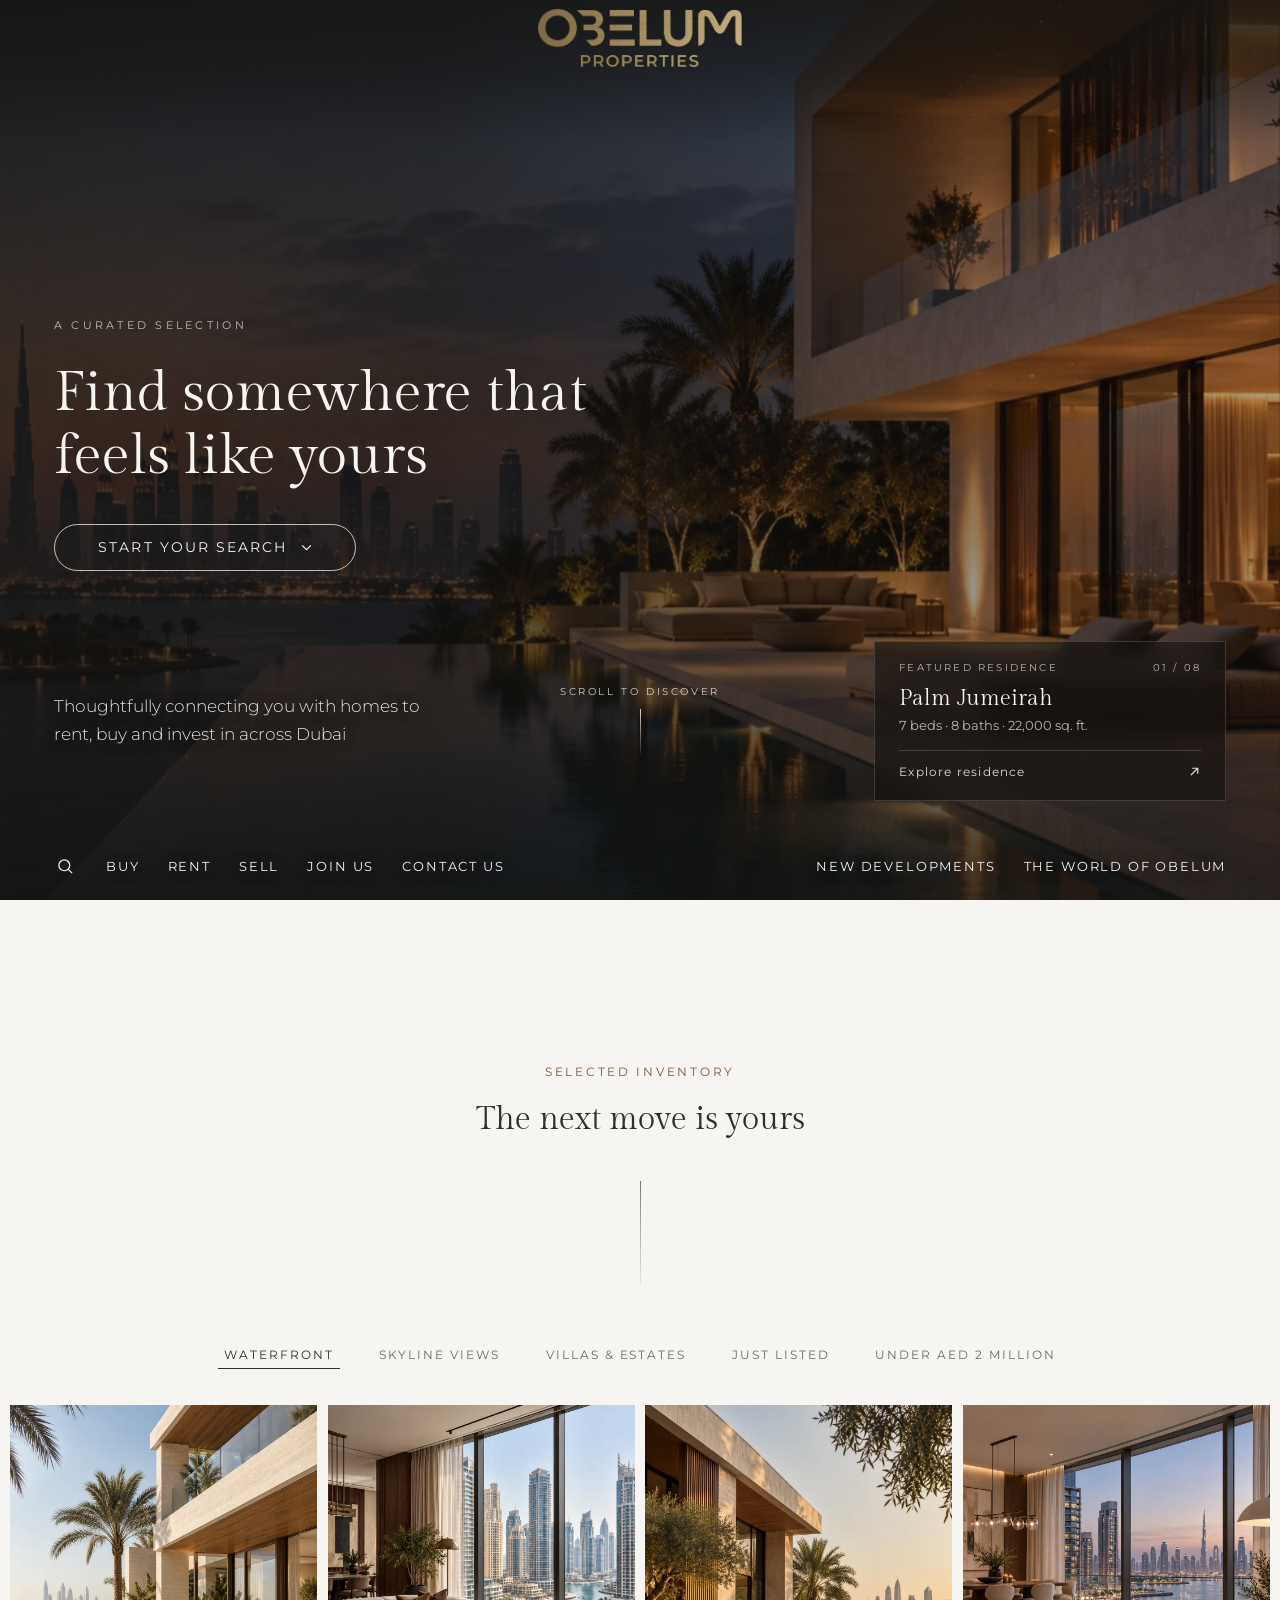
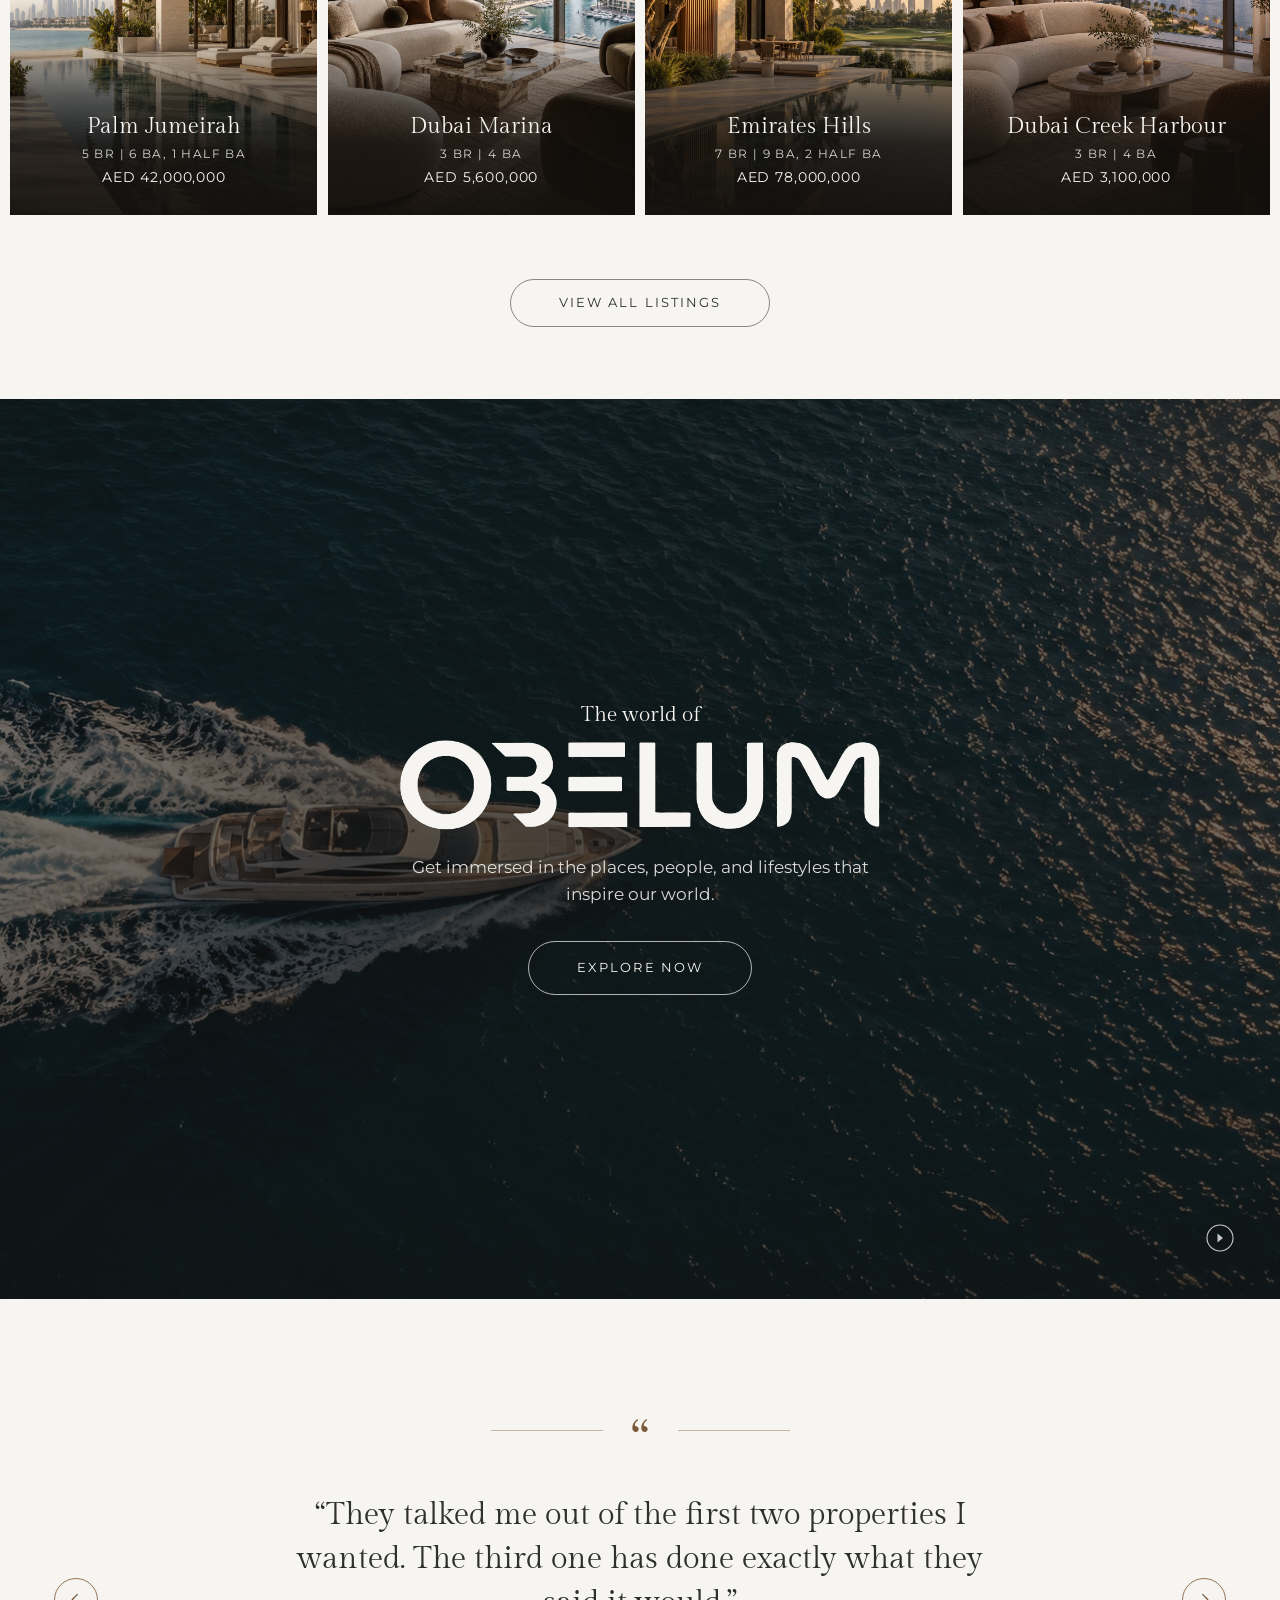
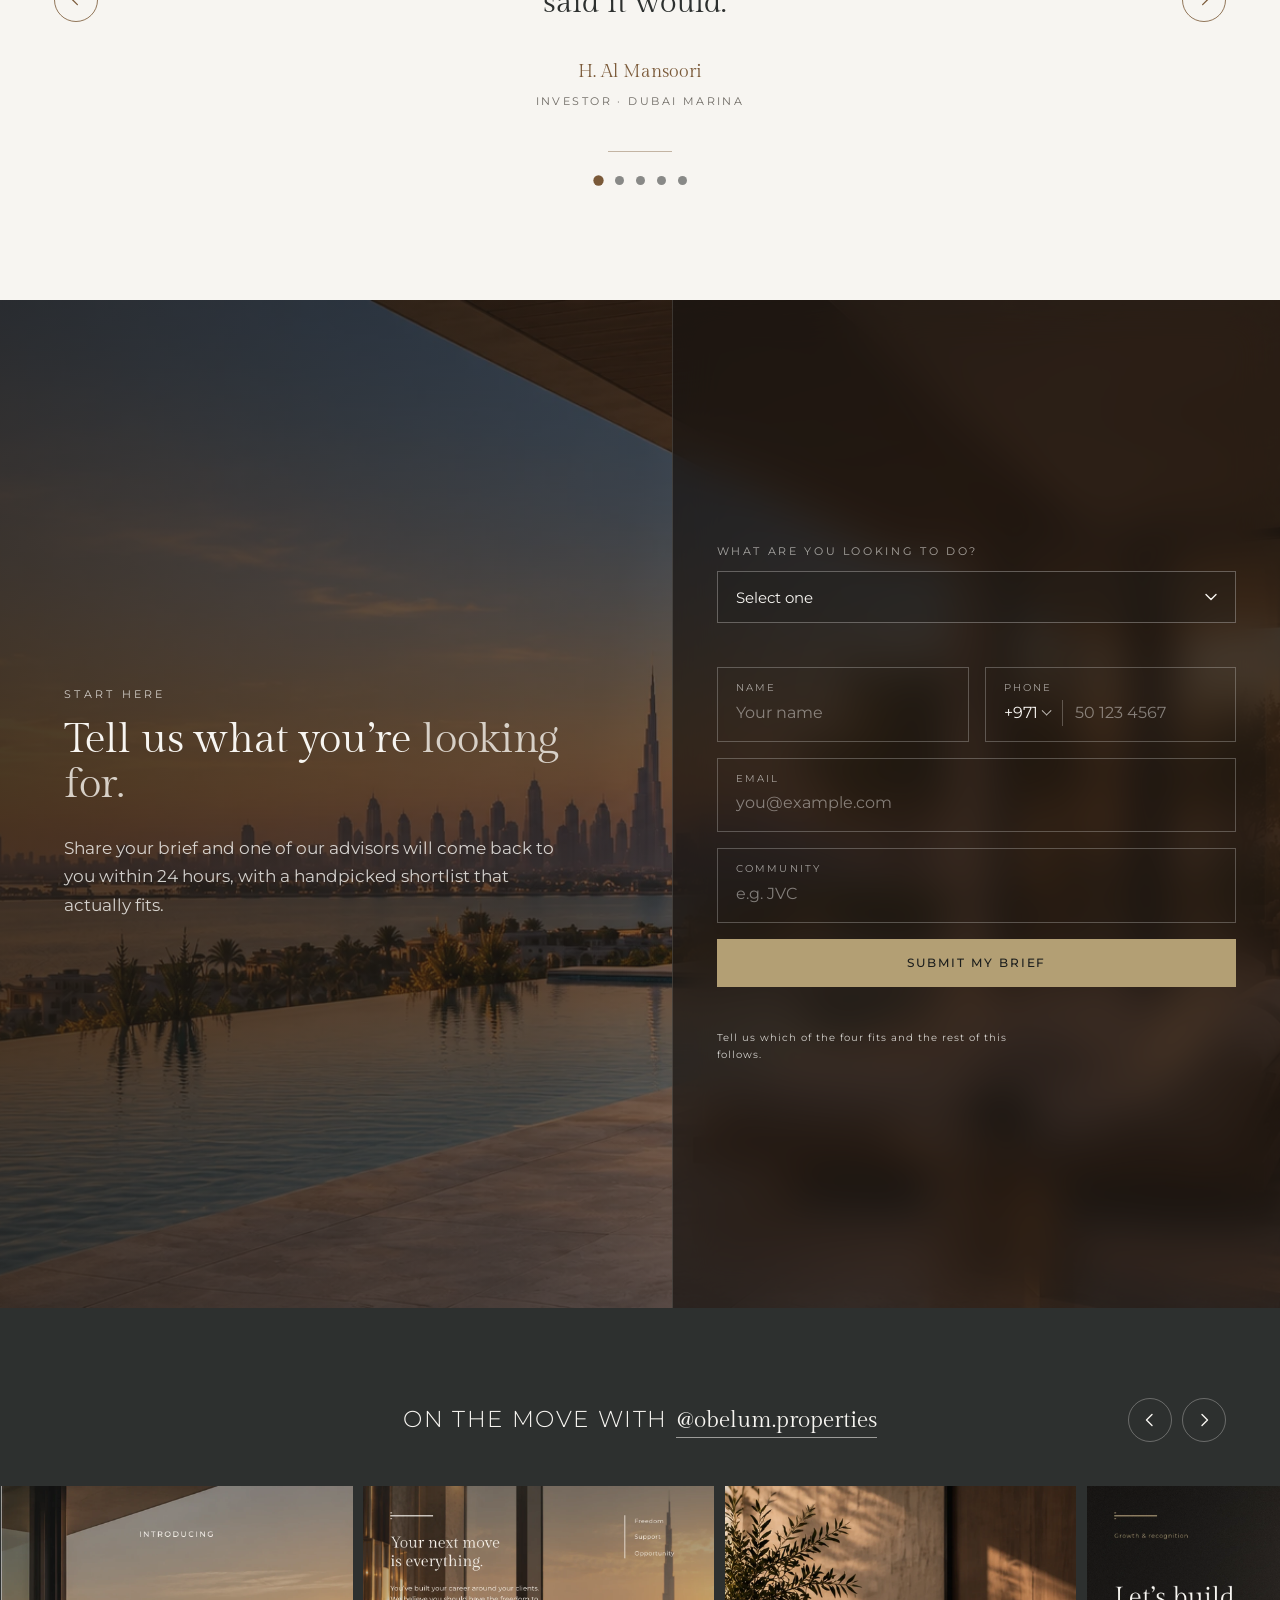
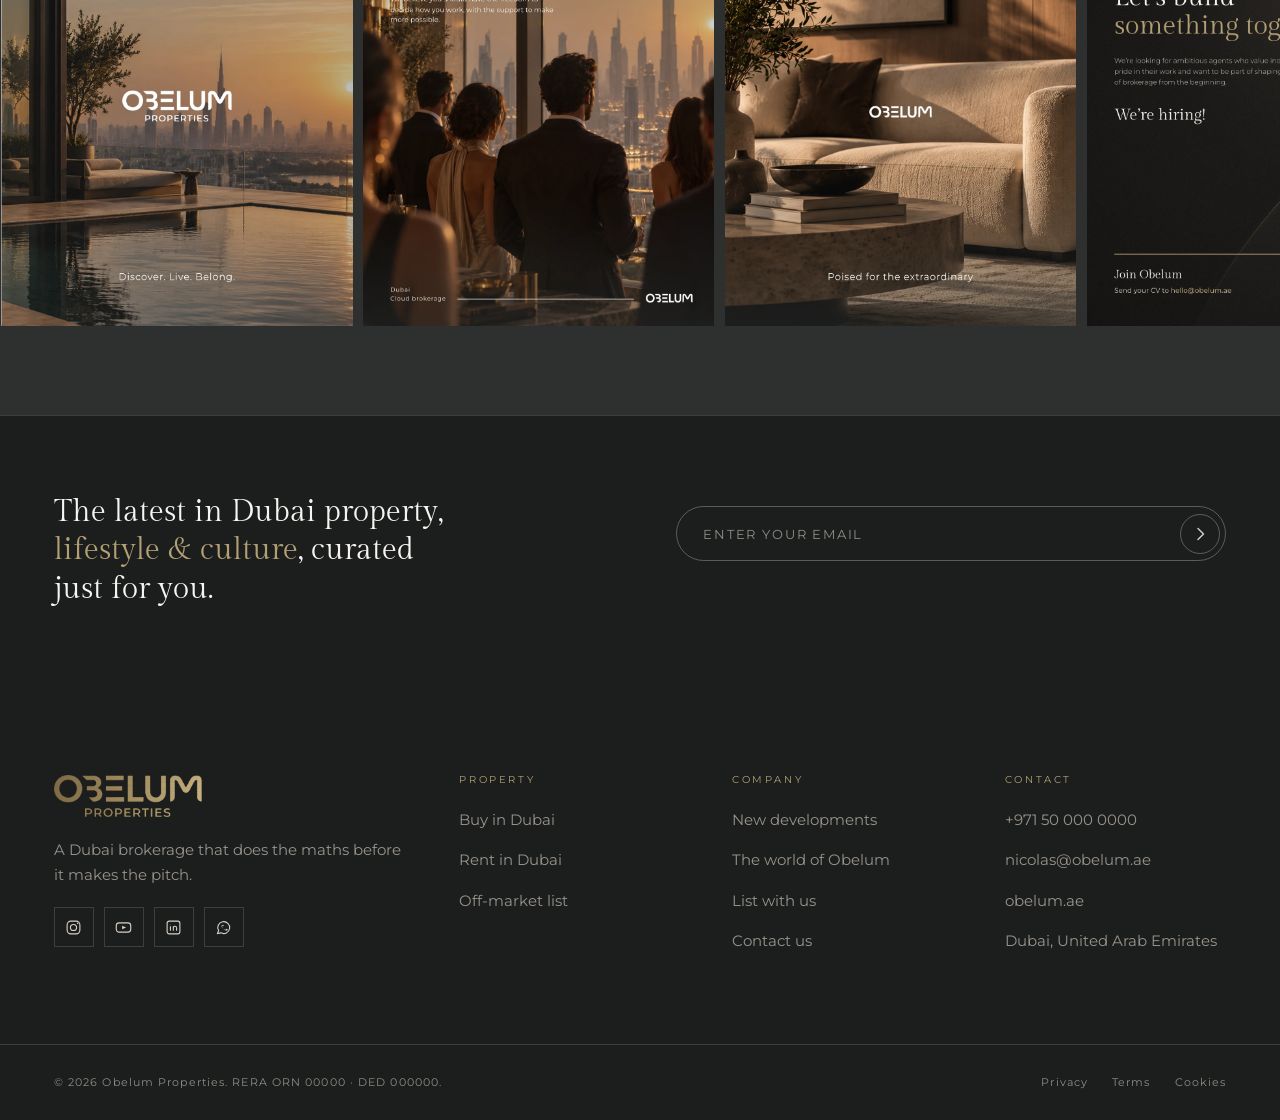
==== index.html @ ef0a841c "Email every form submission to oobelumgroup@gmail.com Contact, homepage brief and newsletter sign-up" ====
<!doctype html>
<html lang="en">
<head>
<meta charset="utf-8">
<meta name="viewport" content="width=device-width, initial-scale=1, viewport-fit=cover">
<title>Obelum Properties — Dubai Real Estate, Measured</title>
<meta name="description" content="Find somewhere that feels like yours. Thoughtfully connecting you with homes to rent, buy and invest in across Dubai.">
<meta name="theme-color" content="#2D302F">

<meta property="og:type" content="website">
<meta property="og:site_name" content="Obelum Properties">
<meta property="og:title" content="Obelum Properties — Dubai Real Estate, Measured">
<meta property="og:description" content="Thoughtfully connecting you with homes to rent, buy and invest in across Dubai">
<meta property="og:image" content="assets/img/hero.webp">
<meta name="twitter:card" content="summary_large_image">

<link rel="icon" href="assets/img/favicon.png" type="image/png" sizes="256x256">
<link rel="apple-touch-icon" href="assets/img/apple-touch-icon.png">
<link rel="manifest" href="manifest.webmanifest">
<meta name="apple-mobile-web-app-capable" content="yes">
<meta name="mobile-web-app-capable" content="yes">
<meta name="apple-mobile-web-app-status-bar-style" content="black-translucent">
<meta name="apple-mobile-web-app-title" content="Obelum">
<meta name="format-detection" content="telephone=no">
<link rel="preconnect" href="https://fonts.googleapis.com">
<link rel="preconnect" href="https://fonts.gstatic.com" crossorigin>
<!-- Brand guidelines section 10: Gilda Display for headings, Montserrat for
     everything else. No italics, no script. -->
<link rel="stylesheet" href="https://fonts.googleapis.com/css2?family=Gilda+Display&family=Montserrat:wght@300;400;500;600&display=swap">
<link rel="stylesheet" href="assets/css/styles.css?v=27">

<script type="application/ld+json">
{
  "@context": "https://schema.org",
  "@type": "RealEstateAgent",
  "name": "Obelum Properties",
  "url": "https://obelum.ae/",
  "email": "nicolas@obelum.ae",
  "telephone": "+971 50 000 0000",
  "areaServed": "Dubai, United Arab Emirates",
  "slogan": "The land and the analysis."
}
</script>
</head>

<body>
<a class="skip-link" href="#main">Skip to content</a>

<!-- ============================================================= Header -->
<header class="site-header" data-header>
  <a class="wordmark" href="/">
    <img class="wordmark__img" src="assets/img/obelum-logo.png"
         alt="Obelum Properties" width="1748" height="498" fetchpriority="high">
  </a>

  <button class="burger" type="button" aria-expanded="false" aria-controls="mobile-nav" aria-label="Open menu" data-burger>
    <span></span><span></span><span></span>
  </button>
</header>

<nav class="mobile-nav" id="mobile-nav" aria-label="Mobile" data-mobile-nav>
  <ul class="mobile-nav__list">
    <li><a href="#listings">Buy</a></li>
    <li><a href="#listings">Rent</a></li>
    <li><a href="#valuation">Sell</a></li>
    <li><a href="mailto:hello@obelum.ae?subject=Joining%20Obelum">Join us</a></li>
    <li><a href="#listings">New developments</a></li>
    <li><a href="#world">The world of Obelum</a></li>
    <li><a href="contact">Contact us</a></li>
  </ul>
  <div class="mobile-nav__meta">
    <a href="tel:+971500000000">+971 50 000 0000</a>
    <a href="mailto:nicolas@obelum.ae">nicolas@obelum.ae</a>
    <span>Dubai, United Arab Emirates</span>
  </div>
</nav>

<main id="main">

<!-- =============================================================== Hero -->
<!-- The nav is a sibling of the hero, not a child of it. .hero sets
     isolation: isolate so its -z-index media stays put, and that stacking
     context also trapped the nav: once pinned it painted underneath the
     header's bar instead of on it. The wrapper only supplies the positioning
     box the nav needs at the hero's foot. -->
<div class="hero-wrap">
<section class="hero">
  <div class="hero__media" data-parallax="0.12">
    <!-- A single hero image. To restore a crossfade, add more
         <img class="hero__slide"> here; the script counts whatever is present. -->
    <img class="hero__slide is-active" src="assets/img/hero.webp" alt=""
         width="1672" height="941" fetchpriority="high">
  </div>
  <div class="hero__scrim" aria-hidden="true"></div>

  <div class="hero__stage">
    <p class="hero__eyebrow">A curated selection</p>
    <h1 class="hero__title">Find somewhere that feels like yours</h1>
    <a class="hero__cta" href="#listings">
      Start your search
      <svg width="11" height="7" viewBox="0 0 12 8" fill="none" aria-hidden="true">
        <path d="M1 1.5 6 6.5l5-5" stroke="currentColor" stroke-width="1.4"/>
      </svg>
    </a>
  </div>

  <!-- The foot of the hero: the supporting line, the scroll cue and the
       featured residence, sitting above the nav row. -->
  <div class="hero__foot">
    <p class="hero__sub">Thoughtfully connecting you with homes to rent, buy and invest in across Dubai</p>

    <a class="hero__scroll" href="#listings">
      <span>Scroll to discover</span>
      <span class="hero__scroll-rule" aria-hidden="true"></span>
    </a>

    <aside class="featured" aria-label="Featured residence">
      <p class="featured__head">
        <span>Featured residence</span>
        <span class="featured__count">01 / 08</span>
      </p>
      <p class="featured__name">Palm Jumeirah</p>
      <p class="featured__place">7 beds &middot; 8 baths &middot; 22,000 sq. ft.</p>
      <a class="featured__link" href="#listings">
        Explore residence
        <svg width="13" height="13" viewBox="0 0 14 14" fill="none" aria-hidden="true">
          <path d="M3.5 10.5 10.5 3.5M5 3.5h5.5V9" stroke="currentColor" stroke-width="1.3"
                stroke-linecap="round" stroke-linejoin="round"/>
        </svg>
      </a>
    </aside>
  </div>

  <!-- Primary navigation sits at the foot of the hero. -->
</section>

  <nav class="hero-nav" aria-label="Primary">
    <div class="hero-nav__group">
      <a class="hero-nav__search" href="#listings" aria-label="Search properties">
        <svg width="17" height="17" viewBox="0 0 18 18" fill="none" aria-hidden="true">
          <circle cx="7.75" cy="7.75" r="5.75" stroke="currentColor" stroke-width="1.3"/>
          <path d="M12 12l4 4" stroke="currentColor" stroke-width="1.3"/>
        </svg>
      </a>
      <a class="hero-nav__link" href="#listings">Buy</a>
      <a class="hero-nav__link" href="#listings">Rent</a>
      <a class="hero-nav__link" href="#valuation">Sell</a>
      <!-- No careers page to point at yet, so it goes to the inbox the hiring
           post already gives out. -->
      <a class="hero-nav__link" href="mailto:hello@obelum.ae?subject=Joining%20Obelum">Join us</a>
      <a class="hero-nav__link" href="contact">Contact us</a>
    </div>
    <div class="hero-nav__group hero-nav__group--end">
      <a class="hero-nav__link" href="#listings">New developments</a>
      <a class="hero-nav__link" href="#world">The world of Obelum</a>
    </div>
  </nav>
</div>

<!-- =========================================================== Listings -->
<section class="section listings is-light" id="listings">
  <div class="shell">
    <header class="statement">
      <span class="statement__eyebrow">Selected inventory</span>
      <h2 class="statement__title">The next move is yours</h2>
      <span class="statement__rule" aria-hidden="true"></span>
    </header>

    <div class="cats" role="tablist" aria-label="Browse by category">
      <button class="cats__tab" role="tab" aria-selected="true"  data-cat="waterfront">Waterfront</button>
      <button class="cats__tab" role="tab" aria-selected="false" data-cat="skyline">Skyline views</button>
      <button class="cats__tab" role="tab" aria-selected="false" data-cat="villas">Villas &amp; estates</button>
      <button class="cats__tab" role="tab" aria-selected="false" data-cat="new">Just listed</button>
      <button class="cats__tab" role="tab" aria-selected="false" data-cat="under2m">Under AED 2 million</button>
    </div>
  </div>

  <!-- Villas show the building and its grounds, apartments the room and the
       view from it. Four photographs for eight listings: the four above the
       fold are each their own property; the rest borrow the one matching
       their type and still want their own shot. See the README. -->
  <div class="tiles" data-tiles>
      <a class="tile" href="#" data-cats="waterfront villas">
        <img src="assets/img/listing-villa-beach.webp" alt="Beachfront villa with a lap pool and palms, the Dubai skyline across the water" loading="lazy" width="1086" height="1448">
        <span class="tile__body">
          <span class="tile__place">Palm Jumeirah</span>
          <span class="tile__spec">5 BR | 6 BA, 1 HALF BA</span>
          <span class="tile__price">AED 42,000,000</span>
        </span>
      </a>
      <a class="tile" href="#" data-cats="waterfront skyline">
        <img src="assets/img/listing-apartment-marina.webp" alt="Apartment living room with floor-to-ceiling glass over the marina and its yachts" loading="lazy" width="1086" height="1448">
        <span class="tile__body">
          <span class="tile__place">Dubai Marina</span>
          <span class="tile__spec">3 BR | 4 BA</span>
          <span class="tile__price">AED 5,600,000</span>
        </span>
      </a>
      <a class="tile" href="#" data-cats="villas waterfront">
        <img src="assets/img/listing-villa-golf.webp" alt="Villa terrace and pool looking over a golf course and lake at sunset" loading="lazy" width="1086" height="1448">
        <span class="tile__body">
          <span class="tile__place">Emirates Hills</span>
          <span class="tile__spec">7 BR | 9 BA, 2 HALF BA</span>
          <span class="tile__price">AED 78,000,000</span>
        </span>
      </a>
      <a class="tile" href="#" data-cats="waterfront skyline new">
        <img src="assets/img/listing-apartment-creek.webp" alt="Apartment living room at dusk looking across the water to the Downtown skyline" loading="lazy" width="1086" height="1448">
        <span class="tile__body">
          <span class="tile__place">Dubai Creek Harbour</span>
          <span class="tile__spec">3 BR | 4 BA</span>
          <span class="tile__price">AED 3,100,000</span>
        </span>
      </a>
      <a class="tile" href="#" data-cats="skyline new under2m">
        <img src="assets/img/listing-apartment-creek.webp" alt="Apartment living room at dusk looking across the water to the Downtown skyline" loading="lazy" width="1086" height="1448">
        <span class="tile__body">
          <span class="tile__place">Downtown Dubai</span>
          <span class="tile__spec">1 BR | 2 BA</span>
          <span class="tile__price">AED 1,750,000</span>
        </span>
      </a>
      <a class="tile" href="#" data-cats="skyline under2m">
        <img src="assets/img/listing-apartment-marina.webp" alt="Apartment living room with floor-to-ceiling glass over the marina and its yachts" loading="lazy" width="1086" height="1448">
        <span class="tile__body">
          <span class="tile__place">Business Bay</span>
          <span class="tile__spec">1 BR | 2 BA</span>
          <span class="tile__price">AED 1,850,000</span>
        </span>
      </a>
      <a class="tile" href="#" data-cats="villas new">
        <img src="assets/img/listing-villa-golf.webp" alt="Villa terrace and pool looking over a golf course and lake at sunset" loading="lazy" width="1086" height="1448">
        <span class="tile__body">
          <span class="tile__place">Dubai Hills Estate</span>
          <span class="tile__spec">4 BR | 5 BA, 1 HALF BA</span>
          <span class="tile__price">AED 9,400,000</span>
        </span>
      </a>
      <a class="tile" href="#" data-cats="villas new under2m">
        <img src="assets/img/listing-villa-beach.webp" alt="Beachfront villa with a lap pool and palms, the Dubai skyline across the water" loading="lazy" width="1086" height="1448">
        <span class="tile__body">
          <span class="tile__place">Jumeirah Village Circle</span>
          <span class="tile__spec">2 BR | 3 BA</span>
          <span class="tile__price">AED 1,450,000</span>
        </span>
      </a>
  </div>

  <div class="section__foot">
    <a class="pill" href="#">View all listings</a>
  </div>
</section>

<!-- ============================================================== World -->
<section class="world" id="world" aria-labelledby="world-h">
  <div class="world__media">
    <img src="assets/img/world.webp" alt="" width="1672" height="941" loading="lazy">
  </div>
  <div class="world__scrim" aria-hidden="true"></div>

  <div class="shell world__inner">
    <p class="world__pre" id="world-h">The world of</p>
    <!-- Rule: never retype the name. The lockup is the artwork, not type.
         The wordmark alone here, without the PROPERTIES line: the lead line
         above already says what this is, and the panel reads as one phrase. -->
    <img class="world__mark" src="assets/img/obelum-wordmark-white.png"
         alt="Obelum" width="1748" height="329" loading="lazy">
    <p class="world__sub">
      Get immersed in the places, people, and lifestyles that inspire our world.
    </p>
    <a class="world__cta" href="#listings">Explore now</a>
  </div>

  <button class="world__toggle" type="button" aria-pressed="false"
          aria-label="Pause background motion" data-media-toggle>
    <svg viewBox="0 0 28 28" width="28" height="28" fill="none" aria-hidden="true">
      <circle cx="14" cy="14" r="13" stroke="currentColor" stroke-width="1.1"/>
      <path class="icon-play"  d="M11.5 9.5 17 14l-5.5 4.5z" fill="currentColor"/>
      <path class="icon-pause" d="M12 9.5v9M16.5 9.5v9" stroke="currentColor" stroke-width="1.6"/>
    </svg>
  </button>
</section>

<!-- ======================================================= Testimonials -->
<section class="section is-light quotes-section" aria-label="Client testimonials">
  <div class="quotes" data-quotes>
    <!-- Ornament: a rule either side of an oversized quote mark. Decorative,
         so it is hidden from assistive tech — the figures carry the meaning. -->
    <div class="quotes__ornament" aria-hidden="true">
      <span class="quotes__ornament-rule"></span>
      <span class="quotes__ornament-mark">&ldquo;</span>
      <span class="quotes__ornament-rule"></span>
    </div>

    <button class="quotes__arrow quotes__arrow--prev" type="button"
            aria-label="Previous testimonial" data-quote-prev>
      <svg width="15" height="15" viewBox="0 0 16 16" fill="none" aria-hidden="true">
        <path d="M10 2.5 4.5 8l5.5 5.5" stroke="currentColor" stroke-width="1.3"
              stroke-linecap="round" stroke-linejoin="round"/>
      </svg>
    </button>

    <div class="quotes__track">
      <figure class="quote is-active" data-quote>
        <p>&ldquo;They talked me out of the first two properties I wanted. The third one has done exactly what they said it would.&rdquo;</p>
        <footer><cite>H. Al Mansoori</cite><small>Investor &middot; Dubai Marina</small></footer>
      </figure>
      <figure class="quote" data-quote>
        <p>&ldquo;I got a spreadsheet before I got a sales pitch. That had not happened to me in Dubai before.&rdquo;</p>
        <footer><cite>J. Okonkwo</cite><small>Seller &middot; Dubai Hills Estate</small></footer>
      </figure>
      <figure class="quote" data-quote>
        <p>&ldquo;The valuation was lower than two other agencies gave me. It was also the one the property sold at.&rdquo;</p>
        <footer><cite>M. Lindqvist</cite><small>Seller &middot; Palm Jumeirah</small></footer>
      </figure>
      <figure class="quote" data-quote>
        <p>&ldquo;They told me to wait six months. I did, and the same apartment cost me less than it would have.&rdquo;</p>
        <footer><cite>R. Haddad</cite><small>Buyer &middot; Downtown Dubai</small></footer>
      </figure>
      <figure class="quote" data-quote>
        <p>&ldquo;Three viewings, not thirty. Someone had actually read the brief before picking up the phone.&rdquo;</p>
        <footer><cite>S. Varma</cite><small>Tenant &middot; Dubai Creek Harbour</small></footer>
      </figure>
    </div>

    <button class="quotes__arrow quotes__arrow--next" type="button"
            aria-label="Next testimonial" data-quote-next>
      <svg width="15" height="15" viewBox="0 0 16 16" fill="none" aria-hidden="true">
        <path d="M6 2.5 11.5 8 6 13.5" stroke="currentColor" stroke-width="1.3"
              stroke-linecap="round" stroke-linejoin="round"/>
      </svg>
    </button>

    <span class="quotes__tail" aria-hidden="true"></span>
    <div class="quotes__dots" role="tablist" aria-label="Testimonial navigation"></div>
  </div>
</section>

<!-- ========================================================== Valuation -->
<section class="cta section" id="valuation">
  <div class="cta__bg"><img src="assets/img/brief.webp" alt="" loading="lazy" width="1672" height="941"></div>
  <div class="cta__inner">
    <!-- One block per intent. They all ship in the markup and JS only toggles
         `hidden`, so the copy stays editable here rather than inside a script,
         and nothing is injected as a string. aria-live tells a screen reader
         the panel rewrote itself after a card is chosen. -->
    <div class="cta__copy" data-intent-copy aria-live="polite">
      <div class="intent-copy" data-for="default">
        <span class="eyebrow">Start here</span>
        <h2 class="h2">Tell us what you&rsquo;re <span class="italic">looking for.</span></h2>
        <p>
          Share your brief and one of our advisors will come back to you within 24 hours,
          with a handpicked shortlist that actually fits.
        </p>
      </div>

      <div class="intent-copy" data-for="buy" hidden>
        <span class="eyebrow">Buy with Obelum</span>
        <h2 class="h2">Let&rsquo;s find the one that <span class="italic">actually fits.</span></h2>
        <p>
          Tell us the budget, the communities and the timing. An advisor comes back within
          24 hours with a shortlist — and the honest case against every property on it.
        </p>
      </div>

      <div class="intent-copy" data-for="sell" hidden>
        <span class="eyebrow">Sell with Obelum</span>
        <h2 class="h2">Find out what it is worth, <span class="italic">not what you hope.</span></h2>
        <p>
          A desktop valuation within two working days, built from recorded transactions in your
          own building or street. We send the comparables with it, including the ones that hurt.
        </p>
      </div>

      <div class="intent-copy" data-for="rent" hidden>
        <span class="eyebrow">Rent with Obelum</span>
        <h2 class="h2">A place to live, <span class="italic">not a viewing treadmill.</span></h2>
        <p>
          Tell us the area, the budget and when you need to move. We send what genuinely
          matches, then handle the Ejari, the index and the notice periods once you choose.
        </p>
      </div>

      <div class="intent-copy" data-for="offplan" hidden>
        <span class="eyebrow">Off-plan with Obelum</span>
        <h2 class="h2">The numbers before <span class="italic">the brochure.</span></h2>
        <p>
          Payment plan, handover risk and yield net of service charge, void and agency —
          modelled before you commit. We will tell you when a launch is not worth taking.
        </p>
      </div>
    </div>

    <form class="valuation" id="contact" method="post" data-brief novalidate>
      <input class="hp" type="text" name="_honey" tabindex="-1" autocomplete="off" aria-hidden="true">
      <!-- Radios, not a select: the options carry a line of explanation each, and
           a radio group gives arrow-key navigation and the right announcement
           for free. -->
      <fieldset class="intents">
        <legend class="intents__legend">What are you looking to do?</legend>

        <!-- A disclosure around the same four radios, not a <select>: a native
             option cannot carry a second line, and these each explain
             themselves. The radios stay the source of truth, so the group
             keeps its arrow-key navigation and the form still posts `intent`. -->
        <div class="intents__field" data-intent-field>
          <button class="intents__toggle" type="button"
                  aria-expanded="false" aria-controls="intent-options" data-intent-toggle>
            <span class="intents__value" data-intent-value>Select one</span>
            <svg class="intents__caret" width="12" height="8" viewBox="0 0 12 8" fill="none" aria-hidden="true">
              <path d="M1 1.5 6 6.5l5-5" stroke="currentColor" stroke-width="1.4"
                    stroke-linecap="round" stroke-linejoin="round"/>
            </svg>
          </button>

          <div class="intents__options" id="intent-options" data-intent-options hidden>
        <label class="intent">
          <input class="intent__input" type="radio" name="intent" value="buy"
                 data-submit="Send my brief"
                 data-note="One advisor, one shortlist. No mailing list.">
          <span class="intent__text">
            <span class="intent__title">Looking to buy</span>
            <span class="intent__sub">Find the right home or investment</span>
          </span>
        </label>

        <label class="intent">
          <input class="intent__input" type="radio" name="intent" value="sell"
                 data-submit="Request a valuation"
                 data-note="No automated estimate. A person reads the file and replies.">
          <span class="intent__text">
            <span class="intent__title">Ready to sell</span>
            <span class="intent__sub">Expert valuation and qualified buyers</span>
          </span>
        </label>

        <label class="intent">
          <input class="intent__input" type="radio" name="intent" value="rent"
                 data-submit="Send my requirements"
                 data-note="We will tell you if the asking rent sits above the index.">
          <span class="intent__text">
            <span class="intent__title">Looking to rent</span>
            <span class="intent__sub">Find the right property to lease</span>
          </span>
        </label>

        <label class="intent">
          <input class="intent__input" type="radio" name="intent" value="offplan"
                 data-submit="Ask about off-plan"
                 data-note="Launch access, without the pressure to take it.">
          <span class="intent__text">
            <span class="intent__title">Exploring off-plan</span>
            <span class="intent__sub">Early-stage investment opportunities</span>
          </span>
        </label>
          </div>
        </div>
      </fieldset>

      <div class="valuation__row">
        <div class="field">
          <label for="v-name">Name</label>
          <input id="v-name" name="name" type="text" autocomplete="name" placeholder="Your name" maxlength="60" data-rule="name" required>
        </div>
        <div class="field field--phone">
          <label for="v-phone">Phone</label>
          <div class="phone">
            <!-- The code shows as a short label; the select sits invisibly over
                 it so the full country list opens natively. main.js fills it. -->
            <div class="phone__cc">
              <span class="phone__cc-label" aria-hidden="true" data-cc-label>+971</span>
              <select class="phone__code" name="phone_code" aria-label="Country code" data-country-code>
                <option value="AE" selected>United Arab Emirates (+971)</option>
              </select>
            </div>
            <input id="v-phone" name="phone" type="tel" inputmode="tel" autocomplete="tel-national"
                   placeholder="50 123 4567" maxlength="20" data-rule="phone" required>
          </div>
        </div>
      </div>
      <div class="field">
        <label for="v-email">Email</label>
        <input id="v-email" name="email" type="email" autocomplete="email" placeholder="you@example.com" maxlength="254" data-rule="email" required>
      </div>
      <div class="field">
        <label for="v-community">Community</label>
        <input id="v-community" name="community" type="text" placeholder="e.g. JVC" maxlength="60" data-rule="community" required>
      </div>

      <button class="btn btn--gold" type="submit" data-brief-submit>Submit my brief</button>
      <p class="valuation__note" data-brief-note role="status">
        Tell us which of the four fits and the rest of this follows.
      </p>
    </form>
  </div>
</section>

</main>

<!-- =============================================================== Feed -->
<!-- Real Obelum social artwork, held in the repo. The carousel is still static:
     wiring it to the live account needs a source — see "Instagram feed" in the
     README. The posts are 4:5, the ratio Instagram gives a portrait post, and
     .feed__item matches it so the copy at the top and bottom edges survives. -->
<section class="feed is-dark on-dark" id="feed" aria-labelledby="feed-h">
  <div class="shell feed__head">
    <h2 class="feed__title" id="feed-h">
      On the move with
      <a class="feed__handle" href="https://www.instagram.com/obelum.properties/" target="_blank" rel="noopener">@obelum.properties</a>
    </h2>
    <div class="feed__nav">
      <button class="feed__arrow" type="button" data-feed="prev" aria-label="Previous posts" aria-controls="feed-track">
        <svg width="16" height="16" viewBox="0 0 16 16" fill="none" aria-hidden="true">
          <path d="M10 2.5 4.5 8l5.5 5.5" stroke="currentColor" stroke-width="1.4" stroke-linecap="round" stroke-linejoin="round"/>
        </svg>
      </button>
      <button class="feed__arrow" type="button" data-feed="next" aria-label="Next posts" aria-controls="feed-track">
        <svg width="16" height="16" viewBox="0 0 16 16" fill="none" aria-hidden="true">
          <path d="M6 2.5 11.5 8 6 13.5" stroke="currentColor" stroke-width="1.4" stroke-linecap="round" stroke-linejoin="round"/>
        </svg>
      </button>
    </div>
  </div>

  <div class="feed__track" id="feed-track" data-feed-track tabindex="0" role="group" aria-label="Instagram posts">
      <a class="feed__item" href="https://www.instagram.com/obelum.properties/" target="_blank" rel="noopener">
        <img src="assets/img/ig-01.webp" alt="Introducing Obelum Properties — Discover. Live. Belong." loading="lazy" width="1080" height="1350">
      </a>
      <a class="feed__item" href="https://www.instagram.com/obelum.properties/" target="_blank" rel="noopener">
        <img src="assets/img/ig-02.webp" alt="Your next move is everything: freedom, support and opportunity at a Dubai cloud brokerage." loading="lazy" width="1080" height="1350">
      </a>
      <a class="feed__item" href="https://www.instagram.com/obelum.properties/" target="_blank" rel="noopener">
        <img src="assets/img/ig-03.webp" alt="Poised for the extraordinary." loading="lazy" width="1080" height="1350">
      </a>
      <a class="feed__item" href="https://www.instagram.com/obelum.properties/" target="_blank" rel="noopener">
        <img src="assets/img/ig-04.webp" alt="Let’s build something together — we’re hiring. Send your CV to hello@obelum.ae." loading="lazy" width="1080" height="1350">
      </a>
  </div>
</section>

<!-- =========================================================== Signup -->
<!-- No mailing-list provider yet: main.js emails each sign-up to the site
     inbox through FormSubmit. Give the <form> an action when a provider is
     chosen and that handler steps aside. -->
<section class="signup is-dark on-dark" aria-labelledby="signup-h">
  <div class="shell signup__inner">
    <h2 class="signup__title" id="signup-h">
      The latest in Dubai property, <span class="italic">lifestyle &amp; culture</span>, curated just for you.
    </h2>
    <form class="signup__form" data-signup novalidate>
      <input class="hp" type="text" name="_honey" tabindex="-1" autocomplete="off" aria-hidden="true">
      <label class="signup__label" for="signup-email">Enter your email</label>
      <div class="signup__control">
        <input class="signup__input" id="signup-email" name="email" type="email"
               autocomplete="email" placeholder="Enter your email" required>
        <button class="signup__go" type="submit" aria-label="Subscribe">
          <svg width="16" height="16" viewBox="0 0 16 16" fill="none" aria-hidden="true">
            <path d="M6 2.5 11.5 8 6 13.5" stroke="currentColor" stroke-width="1.4" stroke-linecap="round" stroke-linejoin="round"/>
          </svg>
        </button>
      </div>
      <p class="signup__note" data-signup-note role="status"></p>
    </form>
  </div>
</section>

<!-- ============================================================= Footer -->
<footer class="site-footer">
  <div class="shell site-footer__top">
    <div class="site-footer__brand">
      <a class="wordmark wordmark--footer" href="/">
        <img class="wordmark__img" src="assets/img/obelum-logo.png"
             alt="Obelum Properties" width="1748" height="498" loading="lazy">
      </a>
      <p>A Dubai brokerage that does the maths before it makes the pitch.</p>
      <div class="socials">
        <a href="#" aria-label="Instagram"><svg width="17" height="17" viewBox="0 0 20 20" fill="none" stroke="currentColor" stroke-width="1.3"><rect x="2.5" y="2.5" width="15" height="15" rx="4.5"/><circle cx="10" cy="10" r="3.6"/><circle cx="14.9" cy="5.1" r=".9" fill="currentColor" stroke="none"/></svg></a>
        <a href="#" aria-label="YouTube"><svg width="17" height="17" viewBox="0 0 20 20" fill="none" stroke="currentColor" stroke-width="1.3"><rect x="1.5" y="4.5" width="17" height="11" rx="3.4"/><path d="M8.4 7.8 13 10l-4.6 2.2z" fill="currentColor" stroke="none"/></svg></a>
        <a href="#" aria-label="LinkedIn"><svg width="17" height="17" viewBox="0 0 20 20" fill="none" stroke="currentColor" stroke-width="1.3"><rect x="2.5" y="2.5" width="15" height="15" rx="2.5"/><path d="M6.4 8.6v5.2M6.4 6.3v.1M9.8 13.8V8.6M9.8 10.6c0-1.1.8-2 1.9-2s1.9.9 1.9 2v3.2"/></svg></a>
        <a href="#" aria-label="WhatsApp"><svg width="17" height="17" viewBox="0 0 20 20" fill="none" stroke="currentColor" stroke-width="1.3"><path d="M3 17l1.2-3.4A7 7 0 1 1 7 16.3z"/><path d="M7.3 7.6c.5 2.4 2.7 4.6 5.1 5.1l1-1.3 1.6.8-.4 1.4c-2.9.6-6.9-3.4-6.3-6.3l1.4-.4.8 1.6z" fill="currentColor" stroke="none"/></svg></a>
      </div>
    </div>

    <div class="fcol">
      <h4>Property</h4>
      <ul>
        <li><a href="#listings">Buy in Dubai</a></li>
        <li><a href="#listings">Rent in Dubai</a></li>
        <li><a href="#listings">Off-market list</a></li>
      </ul>
    </div>

    <div class="fcol">
      <h4>Company</h4>
      <ul>
        <li><a href="#listings">New developments</a></li>
        <li><a href="#world">The world of Obelum</a></li>
        <li><a href="#valuation">List with us</a></li>
        <li><a href="contact">Contact us</a></li>
      </ul>
    </div>

    <div class="fcol">
      <h4>Contact</h4>
      <ul>
        <li><a href="tel:+971500000000">+971 50 000 0000</a></li>
        <li><a href="mailto:nicolas@obelum.ae">nicolas@obelum.ae</a></li>
        <li><a href="#">obelum.ae</a></li>
        <li><a href="#">Dubai, United Arab Emirates</a></li>
      </ul>
    </div>
  </div>

  <div class="shell site-footer__bar">
    <span>© <span data-year>2026</span> Obelum Properties. RERA ORN 00000 · DED 000000.</span>
    <nav aria-label="Legal">
      <a href="#">Privacy</a>
      <a href="#">Terms</a>
      <a href="#">Cookies</a>
    </nav>
  </div>
</footer>

<script src="assets/js/main.js?v=27" defer></script>
</body>
</html>
---- assets/css/styles.css ----
/* ==========================================================================
   OBELUM PROPERTIES — Homepage
   Palette and type follow the "Raw Umber & Timberwolf" brand sheet (Option 16).
   ========================================================================== */

/* --- Design tokens ------------------------------------------------------ */
:root {
  /* Brand palette — OBELUM 01–07 */
  --anthracite:  #2D302F;  /* OBELUM 01 — primary ground, the fine print   */
  --raw-umber:   #7A5938;  /* OBELUM 02 — second ground, the real asset    */
  --timberwolf:  #D7D0C7;  /* OBELUM 03 — primary light, unbiased grey     */
  --chalk-white: #F7F5F1;  /* OBELUM 04 — primary light, the clean page    */
  --gold:        #B39F74;  /* OBELUM 05 — logo and highlights              */
  --smoke:       #8E8B85;  /* OBELUM 06 — secondary, measured / analytical */
  --deep-umber:  #4A3522;  /* OBELUM 07 — secondary, depth and warmth      */

  /* Derived surfaces */
  --ink:          var(--anthracite);
  --ink-deep:     #1C1E1D;
  --ink-soft:     #3A3D3C;
  --page:         var(--chalk-white);
  --rule:         rgba(45, 48, 47, 0.14);
  --rule-light:   rgba(215, 208, 199, 0.18);
  --muted:        #6E6A64;
  --muted-light:  rgba(215, 208, 199, 0.66);

  /* Type */
  /* Section 10: Gilda Display for statements, Montserrat for everything else.
     Regular 400 only on Gilda. No italics, no script, anywhere. */
  --serif:  "Gilda Display", Georgia, serif;
  --sans:   "Montserrat", "Helvetica Neue", Arial, sans-serif;
  --mono:   "Montserrat", "Helvetica Neue", Arial, sans-serif;

  /* Rhythm */
  --gutter:   clamp(1.25rem, 4.2vw, 4.5rem);
  --maxw:     84rem;
  --section:  clamp(4.5rem, 9vw, 9rem);

  /* Motion */
  --ease: cubic-bezier(0.22, 0.61, 0.36, 1);
  --slow: 820ms;
}

/* --- Reset -------------------------------------------------------------- */
*, *::before, *::after { box-sizing: border-box; }
* { margin: 0; }

html { -webkit-text-size-adjust: 100%; scroll-behavior: smooth; }
@media (prefers-reduced-motion: reduce) { html { scroll-behavior: auto; } }

body {
  font-family: var(--sans);
  font-size: clamp(0.975rem, 0.93rem + 0.2vw, 1.0625rem);
  line-height: 1.68;
  color: var(--ink);
  background: var(--page);
  -webkit-font-smoothing: antialiased;
  text-rendering: optimizeLegibility;
  overflow-x: hidden;
}

img, svg, video { display: block; max-width: 100%; height: auto; }
button, input, select { font: inherit; color: inherit; }
button { background: none; border: 0; cursor: pointer; }
a { color: inherit; text-decoration: none; }

:focus-visible {
  outline: 2px solid var(--gold);
  outline-offset: 3px;
  border-radius: 2px;
}

.skip-link {
  position: absolute; left: 50%; top: 0;
  transform: translate(-50%, -140%);
  z-index: 200;
  background: var(--gold); color: var(--ink-deep);
  padding: 0.75rem 1.5rem;
  font: 600 0.75rem/1 var(--mono); letter-spacing: 0.12em; text-transform: uppercase;
  transition: transform 220ms var(--ease);
}
.skip-link:focus { transform: translate(-50%, 0); }

/* --- Shared primitives -------------------------------------------------- */
.shell {
  width: 100%;
  max-width: var(--maxw);
  margin-inline: auto;
  padding-inline: var(--gutter);
}

.eyebrow {
  font: 400 clamp(0.625rem, 0.6rem + 0.1vw, 0.6875rem)/1 var(--mono);
  letter-spacing: 0.3em;
  text-transform: uppercase;
  color: var(--raw-umber);
  display: block;
}
.on-dark .eyebrow, .is-dark .eyebrow { color: var(--gold); }

.display {
  font-family: var(--serif);
  font-weight: 300;
  line-height: 1.06;
  letter-spacing: -0.012em;
  font-size: clamp(1.85rem, 1.15rem + 2.9vw, 3.5rem);
}
.h2 {
  font-family: var(--serif);
  font-weight: 300;
  line-height: 1.1;
  letter-spacing: -0.008em;
  font-size: clamp(1.6rem, 1.1rem + 1.9vw, 2.6rem);
}
.h3 {
  font-family: var(--serif);
  font-weight: 400;
  line-height: 1.2;
  font-size: clamp(1.15rem, 1rem + 0.6vw, 1.5rem);
}
/* Rule 04: emphasis in colour, never italic or bold. */
.amp, .italic { color: var(--raw-umber); }
.is-dark .italic, .on-dark .italic, .hero .italic, .cta .italic { color: var(--gold); }


.lede {
  font-size: clamp(1.0625rem, 1rem + 0.35vw, 1.3125rem);
  line-height: 1.6;
  color: var(--muted);
  max-width: 48ch;
}
.on-dark .lede { color: var(--muted-light); }

.section-head {
  display: grid;
  gap: clamp(1rem, 2.4vw, 2rem);
  align-items: end;
  grid-template-columns: 1fr;
  padding-bottom: clamp(2rem, 4vw, 3.25rem);
}
@media (min-width: 60rem) {
  .section-head { grid-template-columns: minmax(0, 1.5fr) minmax(0, 1fr); }
  .section-head > :last-child { justify-self: end; text-align: right; }
  .section-head .lede { text-align: left; }
}
.section-head .eyebrow { margin-bottom: 1.15rem; }

/* Buttons */
.btn {
  --btn-bg: var(--ink);
  --btn-fg: var(--chalk-white);
  --btn-line: var(--ink);
  display: inline-flex;
  align-items: center;
  gap: 0.75rem;
  padding: 1.0625rem 2rem;
  background: var(--btn-bg);
  color: var(--btn-fg);
  border: 1px solid var(--btn-line);
  font: 500 0.75rem/1 var(--mono);
  letter-spacing: 0.16em;
  text-transform: uppercase;
  white-space: nowrap;
  transition: background 320ms var(--ease), color 320ms var(--ease),
              border-color 320ms var(--ease), transform 320ms var(--ease);
}
.btn:hover { transform: translateY(-2px); }
.btn--gold  { --btn-bg: var(--gold);  --btn-fg: var(--ink-deep); --btn-line: var(--gold); }
.btn--gold:hover  { --btn-bg: #C4B189; --btn-line: #C4B189; }
.btn--umber { --btn-bg: var(--raw-umber); --btn-fg: var(--chalk-white); --btn-line: var(--raw-umber); }
.btn--umber:hover { --btn-bg: var(--deep-umber); --btn-line: var(--deep-umber); }
.btn--ghost { --btn-bg: transparent; --btn-fg: var(--ink); --btn-line: var(--rule); }
.btn--ghost:hover { --btn-bg: var(--ink); --btn-fg: var(--chalk-white); --btn-line: var(--ink); }
.on-dark .btn--ghost { --btn-fg: var(--timberwolf); --btn-line: rgba(215,208,199,.34); }
.on-dark .btn--ghost:hover { --btn-bg: var(--timberwolf); --btn-fg: var(--ink-deep); --btn-line: var(--timberwolf); }

/* Quiet text link with a rule that draws in on hover */
.link {
  display: inline-flex;
  align-items: center;
  gap: 0.6rem;
  font: 500 0.75rem/1 var(--mono);
  letter-spacing: 0.16em;
  text-transform: uppercase;
  padding-bottom: 0.5rem;
  border-bottom: 1px solid currentColor;
  color: var(--raw-umber);
  transition: color 300ms var(--ease), gap 300ms var(--ease);
}
.link:hover { gap: 1.1rem; color: var(--ink); }
.on-dark .link { color: var(--gold); }
.on-dark .link:hover { color: var(--chalk-white); }
.link svg, .btn svg { flex: none; }

/* Anchor targets clear the pinned bar. Section padding used to absorb it, so
   this was not needed — until the brief section dropped its padding for the
   edge-to-edge split and "Sell" started landing 2px under the bar on a phone.
   Set here for every target, so no future padding change can reintroduce it. */
#main, main > section[id], .hero-wrap, .quotes-section {
  scroll-margin-top: 5rem;
}
/* Except the brief, which is full-bleed and full-height with its content
   centred: the offset is what let an 80px band of the section above show
   along the top edge, and nothing here needs clearing the bar. */
#valuation { scroll-margin-top: 0; }

/* Dark sections */
.is-dark {
  background: var(--ink);
  color: var(--timberwolf);
}
.is-dark .h2, .is-dark .h3, .is-dark .display { color: var(--chalk-white); }
.is-umber { background: var(--raw-umber); color: var(--chalk-white); }

/* Light sections — the counterpart to .is-dark, on OBELUM 04, the clean page.
   The components below were written when every section was dark and so had
   their light-on-dark colours hardwired; these restate them for chalk white
   rather than leaving each one to guess its own ground. Gold is deliberately
   absent: it reads 2.5:1 on chalk white, so raw umber carries the accents
   here and gold keeps to the dark grounds where it belongs. */
.is-light { background: var(--page); color: var(--ink); }
.is-light .h2, .is-light .h3, .is-light .display { color: var(--ink); }

.is-light .statement__eyebrow { color: var(--raw-umber); }
.is-light .statement__title   { color: var(--ink); }
.is-light .statement__rule {
  background: linear-gradient(to bottom, rgba(45, 48, 47, 0.62), rgba(45, 48, 47, 0.08));
}

/* Alpha here is measured, not picked: 0.62 left the unselected tabs at
   3.9:1 on chalk white, under the 4.5 small text needs. */
.is-light .cats__tab { color: rgba(45, 48, 47, 0.7); }
.is-light .cats__tab:hover,
.is-light .cats__tab[aria-selected="true"] { color: var(--ink); }

.is-light .pill { color: var(--ink); border-color: rgba(45, 48, 47, 0.55); }
.is-light .pill:hover {
  background: var(--ink); border-color: var(--ink); color: var(--chalk-white);
}

.is-light .quote p    { color: var(--ink); }
.is-light .quote cite { color: var(--raw-umber); }
.is-light .quote small { color: var(--muted); }
/* These are controls, not decoration, so the inactive ones have to stay
   visible: 3:1 against the page. */
.is-light .quotes__dots button { background: rgba(45, 48, 47, 0.55); }
.is-light .quotes__dots button[aria-current="true"] { background: var(--raw-umber); }

.section { padding-block: var(--section); }

/* Scroll reveal */
.reveal {
  opacity: 0;
  transform: translateY(22px);
  transition: opacity var(--slow) var(--ease), transform var(--slow) var(--ease);
  transition-delay: var(--delay, 0ms);
}
.reveal.is-in { opacity: 1; transform: none; }
@media (prefers-reduced-motion: reduce) {
  .reveal { opacity: 1; transform: none; transition: none; }
}

/* ==========================================================================
   Header — wordmark centred at the top of the hero
   ========================================================================== */
.site-header {
  position: absolute;
  top: 0; left: 0; right: 0;
  z-index: 100;
  display: flex;
  align-items: center;
  justify-content: center;
  min-height: clamp(4.25rem, 6vw, 5.5rem);
  padding-inline: var(--gutter);
  transition: background 420ms var(--ease), min-height 420ms var(--ease);
}
/* Once past the hero the bar condenses and carries the nav, which otherwise
   only exists at the foot of the hero. The wordmark stays centred and the nav
   groups dock either side of it, so the pinned bar reads the same way as the
   hero does rather than rearranging itself into a different masthead. */
.site-header.is-stuck {
  position: fixed;
  min-height: 4rem;
  background: rgba(28, 30, 29, 0.94);
  backdrop-filter: blur(14px);
  -webkit-backdrop-filter: blur(14px);
  box-shadow: 0 1px 0 var(--rule-light);
}

.wordmark { display: inline-flex; align-items: center; max-width: 13rem; }
.wordmark__img {
  display: block;
  height: clamp(2.15rem, 1.8rem + 1.05vw, 2.8rem);
  width: auto;
  transition: height 420ms var(--ease), opacity 300ms var(--ease);
}
.wordmark:hover .wordmark__img { opacity: 0.86; }
/* The masthead logo over the hero, about 40% larger than the base size. The
   pinned bar keeps its own smaller heights below, so the nav still fits. */
.site-header .wordmark { max-width: 15rem; }
.site-header .wordmark__img { height: clamp(3rem, 2.5rem + 1.4vw, 3.9rem); }
.site-header.is-stuck .wordmark__img { height: clamp(1.85rem, 1.6rem + 0.85vw, 2.3rem); }

.burger {
  position: absolute;
  right: var(--gutter);
  top: 50%;
  transform: translateY(-50%);
  display: inline-flex; flex-direction: column; justify-content: center; gap: 5px;
  width: 2.75rem; height: 2.75rem; padding: 0 0.4rem;
}
@media (min-width: 64rem) { .burger { display: none; } }
.burger span {
  display: block; height: 1px; width: 100%;
  background: var(--chalk-white);
  transition: transform 320ms var(--ease), opacity 220ms var(--ease);
}
.burger[aria-expanded="true"] span:nth-child(1) { transform: translateY(6px) rotate(45deg); }
.burger[aria-expanded="true"] span:nth-child(2) { opacity: 0; }
.burger[aria-expanded="true"] span:nth-child(3) { transform: translateY(-6px) rotate(-45deg); }

.mobile-nav {
  position: fixed; inset: 0;
  z-index: 99;
  background: var(--ink-deep);
  padding: 7rem var(--gutter) 3rem;
  display: flex; flex-direction: column; gap: 2.25rem;
  overflow-y: auto;
  opacity: 0; visibility: hidden;
  transform: translateY(-1.25rem);
  transition: opacity 360ms var(--ease), transform 360ms var(--ease), visibility 360ms;
}
.mobile-nav.is-open { opacity: 1; visibility: visible; transform: none; }
.mobile-nav__list { list-style: none; padding: 0; display: grid; gap: 0.25rem; }
.mobile-nav__list a {
  display: block;
  font-family: var(--serif);
  font-size: 2rem; font-weight: 300;
  color: var(--chalk-white);
  padding-block: 0.6rem;
  border-bottom: 1px solid var(--rule-light);
}
.mobile-nav__list a:hover { color: var(--gold); }
.mobile-nav__meta { display: grid; gap: 0.5rem; font: 400 0.75rem/1.9 var(--mono); letter-spacing: 0.12em; color: var(--muted-light); }
body.nav-open { overflow: hidden; }

/* ==========================================================================
   Hero
   ========================================================================== */
/* Positioning box for the hero nav. Deliberately plain: no isolation, no
   transform, no overflow — anything that opened a stacking context here would
   put the pinned nav back underneath the header. */
.hero-wrap { position: relative; }

.hero {
  position: relative;
  min-height: 100svh;
  display: grid;
  align-items: center;
  color: var(--chalk-white);
  background: var(--ink-deep);
  overflow: hidden;
  isolation: isolate;
  padding: clamp(6rem, 12vh, 9rem) var(--gutter) clamp(6.5rem, 13vh, 9rem);
}
/* Taller than the hero on both edges, so the scene can slide without ever
   showing a gap. The scroll motion rides on this container; the slide inside
   keeps its own push-in animation, and transforming the two separately stops
   them overwriting each other. .hero's overflow:hidden crops the surplus. */
.hero__media {
  position: absolute;
  top: -12%; right: 0; bottom: -12%; left: 0;
  z-index: -2;
  will-change: transform;
}
@media (prefers-reduced-motion: reduce) {
  .hero__media { top: 0; bottom: 0; transform: none !important; }
}
.hero__media video { width: 100%; height: 100%; object-fit: cover; }

/* Slides stack and crossfade; only the active one drifts, so each entrance
   starts its own slow push-in rather than inheriting the last one's. */
.hero__slide {
  position: absolute; inset: 0;
  width: 100%; height: 100%;
  object-fit: cover;
  opacity: 0;
  transition: opacity 1600ms var(--ease);
  will-change: opacity;
}
.hero__slide.is-active {
  opacity: 1;
  animation: heroDrift 14s var(--ease) forwards;
}
@keyframes heroDrift { from { transform: scale(1.075); } to { transform: scale(1); } }

.hero.is-paused .hero__slide { animation-play-state: paused; }

@media (prefers-reduced-motion: reduce) {
  .hero__slide { transition: none; }
  .hero__slide.is-active { animation: none; transform: none; }
}

/* Kept light so the image stays bright, with just enough at top and bottom
   to hold the wordmark and the nav. */
/* Warmed to the photograph, and weighted at the top so the gold wordmark
   holds against a bright sky, and at the foot for the nav. */
.hero__scrim {
  position: absolute; inset: 0; z-index: -1;
  background:
    linear-gradient(to bottom, rgba(24,22,19,.90) 0%, rgba(24,22,19,.74) 8%,
                               rgba(24,22,19,.46) 16%,
                               rgba(24,22,19,.34) 40%, rgba(24,22,19,.44) 68%,
                               rgba(20,19,17,.80) 100%);
}
/* A soft centre pool keeps the statement legible over the bright skyline
   without flattening the image around it. */
/* The statement moved to the left edge, so the cover follows it. The old
   centred radial was weighted for centred text and left the headline at
   2.6:1 over the sunlit stone and water on this photograph. */
.hero__scrim::after {
  content: "";
  position: absolute; inset: 0;
  background:
    radial-gradient(56% 38% at 50% 46%, rgba(20,19,17,.30), rgba(20,19,17,0) 72%),
    linear-gradient(to right,
      rgba(20,19,17,.72) 0%,
      rgba(20,19,17,.58) 34%,
      rgba(20,19,17,.22) 58%,
      rgba(20,19,17,0) 78%);
}
/* Narrow screens carry the text nearly edge to edge, so the weighting has
   nowhere to fall away to. */
@media (max-width: 63.99rem) {
  .hero__scrim::after {
    background:
      linear-gradient(to right,
        rgba(20,19,17,.70) 0%,
        rgba(20,19,17,.62) 55%,
        rgba(20,19,17,.44) 100%);
  }
}

/* Left-aligned, with the statement carrying the frame. The supporting line,
   the scroll cue and the featured residence sit in .hero__foot below. */
.hero__stage {
  display: grid;
  justify-items: start;
  gap: clamp(0.75rem, 1.8vh, 1.25rem);
  text-align: left;
  width: 100%;
  max-width: var(--maxw);
  margin-inline: auto;
}
.hero__eyebrow {
  font: 400 clamp(0.625rem, 0.6rem + 0.1vw, 0.6875rem)/1 var(--mono);
  letter-spacing: 0.3em;
  text-transform: uppercase;
  color: rgba(247, 245, 241, 0.72);
  margin-bottom: clamp(0.5rem, 1.6vh, 1.25rem);
}
.hero__title {
  /* Rule 04: one Gilda statement per surface, sentence case. */
  font-family: var(--serif);
  font-weight: 400;
  text-transform: none;
  letter-spacing: 0;
  line-height: 1.14;
  /* Much larger than it was: in this composition the statement is the frame,
     not a caption over it. Sentence case and Gilda stay — section 10 allows
     one Gilda statement per surface and does not set it uppercase. */
  font-size: clamp(1.9rem, 1.15rem + 2.9vw, 3.6rem);
  color: var(--chalk-white);
  text-shadow: 0 2px 30px rgba(11, 36, 48, 0.42);
  max-width: 18ch;   /* three lines at the smaller size */
}
.hero__sub {
  font-size: clamp(0.875rem, 0.83rem + 0.26vw, 1.0625rem);
  font-weight: 300;
  color: rgba(247, 245, 241, 0.92);
  text-shadow: 0 1px 20px rgba(11, 36, 48, 0.42);
  /* It wraps to two lines down here, as the reference does — the old nowrap
     belonged to the centred layout and would now run into the scroll cue. */
  max-width: 34ch;
  margin: 0;
}

/* ---- Hero foot: supporting line, scroll cue, featured residence ---- */
/* Stacked, the statement takes the free height and the foot sits at the
   bottom of it. Centring the statement and letting the foot follow pooled all
   the slack into one gap between the button and the supporting line — 42px on
   a small Android but 163px on a Pro Max, which reads as a hole rather than
   composition. Two rows spread it above and below the statement instead. */
@media (max-width: 63.99rem) {
  .hero { grid-template-rows: 1fr auto; }
  /* Statement to the bottom of its row, so the slack collects above it rather
     than splitting either side and leaving a hole over the supporting line. */
  .hero__stage { align-self: end; }
  .hero__foot  { align-self: end; }
  /* The hero reserves bottom padding for the nav row, and the nav is hidden at
     this width — that was dead space under the card. */
  .hero { padding-bottom: clamp(2rem, 5vh, 3.5rem); }
}

/* In normal flow by default — stacked under the statement. Taking it out of
   flow at every width let it slide up over the statement on a phone, where
   the hero is tall and narrow and the two met in the middle. */
.hero__foot {
  z-index: 2;
  display: grid;
  gap: clamp(1.25rem, 3vh, 2rem);
  width: 100%;
  max-width: var(--maxw);
  margin: clamp(2rem, 5vh, 3rem) auto 0;
  align-items: end;
}
@media (min-width: 64rem) {
  /* Only here, where the hero is wide enough for the three to sit in a row
     with the statement above them, does it pin to the foot — clear of the
     nav along the very bottom. */
  .hero__foot {
    position: absolute;
    left: 0; right: 0;
    bottom: clamp(5rem, 11vh, 7.5rem);
    margin: 0 auto;
    padding-inline: var(--gutter);
    max-width: calc(var(--maxw) + 2 * var(--gutter));
    grid-template-columns: minmax(0, 1fr) auto minmax(0, 1fr);
    align-items: center;
  }
  .hero__foot .hero__scroll { justify-self: center; }
  .hero__foot .featured { justify-self: end; }
}

.hero__scroll {
  display: inline-grid;
  justify-items: center;
  gap: 0.75rem;
  font: 400 0.625rem/1 var(--mono);
  letter-spacing: 0.26em;
  text-transform: uppercase;
  color: rgba(247, 245, 241, 0.82);
  transition: color 280ms var(--ease);
}
.hero__scroll:hover { color: var(--chalk-white); }
/* After the base rule, not before it: same specificity, so source order
   decides, and placed earlier the display:inline-grid simply won. */
@media (max-width: 63.99rem) {
  .hero__scroll { display: none; }
}
.hero__scroll-rule {
  width: 1px;
  height: clamp(2rem, 5vh, 3.25rem);
  background: linear-gradient(to bottom, rgba(247,245,241,.85), rgba(247,245,241,.08));
}

/* ---- Featured residence ---- */
.featured {
  width: min(22rem, 100%);
  padding: clamp(1rem, 2vw, 1.35rem) clamp(1.1rem, 2.2vw, 1.5rem);
  background: rgba(20, 19, 17, 0.62);
  backdrop-filter: blur(10px);
  -webkit-backdrop-filter: blur(10px);
  border: 1px solid rgba(247, 245, 241, 0.16);
}
.featured__head {
  display: flex;
  justify-content: space-between;
  gap: 1rem;
  margin: 0 0 0.75rem;
  font: 400 0.625rem/1 var(--mono);
  letter-spacing: 0.22em;
  text-transform: uppercase;
  color: rgba(247, 245, 241, 0.7);
}
.featured__name {
  margin: 0;
  font: 400 clamp(1.125rem, 1rem + 0.5vw, 1.375rem)/1.2 var(--serif);
  color: var(--chalk-white);
}
.featured__place {
  margin: 0.25rem 0 0;
  font: 400 0.8125rem/1.4 var(--sans);
  color: rgba(247, 245, 241, 0.72);
}
.featured__link {
  display: flex;
  align-items: center;
  justify-content: space-between;
  gap: 1rem;
  margin-top: clamp(0.85rem, 1.8vh, 1.15rem);
  padding-top: clamp(0.75rem, 1.6vh, 1rem);
  border-top: 1px solid rgba(247, 245, 241, 0.16);
  font: 400 0.75rem/1 var(--sans);
  letter-spacing: 0.1em;
  color: rgba(247, 245, 241, 0.88);
  transition: color 280ms var(--ease);
}
.featured__link:hover { color: var(--gold); }

/* Outlined pill with a caret. */
.hero__cta {
  margin-top: clamp(0.9rem, 2.2vh, 1.6rem);
  display: inline-flex;
  align-items: center;
  gap: 0.85rem;
  padding: clamp(0.85rem, 1.7vh, 1.1rem) clamp(1.9rem, 3.4vw, 2.75rem);
  border: 1px solid rgba(247, 245, 241, 0.75);
  border-radius: 999px;
  color: var(--chalk-white);
  font: 400 clamp(0.75rem, 0.7rem + 0.2vw, 0.875rem)/1 var(--sans);
  letter-spacing: 0.15em;
  text-transform: uppercase;
  white-space: nowrap;
  transition: background 320ms var(--ease), color 320ms var(--ease), border-color 320ms var(--ease);
}
.hero__cta:hover {
  background: var(--chalk-white);
  border-color: var(--chalk-white);
  color: var(--ink-deep);
}

/* ---- Navigation along the foot of the hero ---- */
.hero-nav {
  position: absolute;
  left: 0; right: 0; bottom: 0;
  z-index: 90;
  display: none;
  align-items: center;
  justify-content: space-between;
  gap: 2rem;
  padding: clamp(1.1rem, 2.4vh, 1.9rem) var(--gutter);
  transition: background 420ms var(--ease);
}
@media (min-width: 64rem) { .hero-nav { display: flex; } }

/* Pinned, the nav keeps its two groups hard left and hard right; the header's
   centred wordmark shows through the gap between them. Same 4rem as the
   header, so the two fixed bars sit on exactly the same band. */
.hero-nav.is-stuck {
  position: fixed;
  top: 0; bottom: auto;
  z-index: 101;
  gap: clamp(1.5rem, 3vw, 3rem);
  min-height: 4rem;
  padding-block: 0;
}

.hero-nav__group { display: flex; align-items: center; gap: clamp(1.1rem, 2.2vw, 2.1rem); }
/* The nav only appears at 64rem, and that is also where the pinned bar is
   tightest: two groups plus the centred wordmark on one 4rem row. Measured at
   1024px the right group came within 17px of the logo, so tighten the tracking
   and the gaps until the bar widens enough to carry them. */
@media (min-width: 64rem) and (max-width: 74.99rem) {
  .hero-nav.is-stuck .hero-nav__group { gap: 1.2rem; }
  .hero-nav.is-stuck .hero-nav__link { letter-spacing: 0.07em; }
  /* The larger wordmark takes room the nav needs here — "Join us" left the
     right group 32px off it. Trimmed back only in this band. */
  .site-header.is-stuck .wordmark__img { height: 1.7rem; }
}
.hero-nav__link {
  font: 400 0.8125rem/1 var(--sans);
  letter-spacing: 0.14em;
  text-transform: uppercase;
  color: var(--chalk-white);
  text-shadow: 0 1px 14px rgba(11, 36, 48, 0.5);
  padding-block: 0.35rem;
  position: relative;
  transition: color 280ms var(--ease);
}
.hero-nav__link::after {
  content: ""; position: absolute; left: 0; bottom: 0;
  width: 100%; height: 1px; background: currentColor;
  transform: scaleX(0); transform-origin: left;
  transition: transform 340ms var(--ease);
}
.hero-nav__link:hover { color: var(--gold); }
.hero-nav__link:hover::after { transform: scaleX(1); }
.hero-nav__search {
  display: inline-grid; place-items: center;
  color: var(--chalk-white);
  width: 1.5rem; height: 1.5rem;
  transition: color 280ms var(--ease);
}
.hero-nav__search:hover { color: var(--gold); }

/* ==========================================================================
   Form fields — used by the valuation form
   ========================================================================== */
.field {
  display: grid;
  gap: 0.4rem;
  padding: 1.125rem 1.5rem;
  min-width: 0;
}
.field label {
  font: 400 0.625rem/1 var(--mono);
  letter-spacing: 0.22em;
  text-transform: uppercase;
  color: var(--smoke);
}
.field input, .field select {
  border: 0; background: none; padding: 0;
  min-width: 0;
  font-size: 0.975rem;
  color: var(--ink);
  width: 100%;
  appearance: none;
}
.field input::placeholder { color: rgba(110,106,100,.72); }
.field select {
  background-repeat: no-repeat;
  background-position: right 0 center;
  background-size: 11px;
  padding-right: 1.25rem;
}

/* ==========================================================================
   Listings — category tabs over full-bleed tiles
   ========================================================================== */
.listings { padding-bottom: clamp(3rem, 6vw, 4.5rem); }

/* ---- Centred statement heading ---- */
.statement {
  display: grid;
  justify-items: center;
  text-align: center;
  gap: clamp(0.9rem, 2vw, 1.4rem);
  padding-block: clamp(1.5rem, 4vw, 3.25rem) 0;
}
.statement__eyebrow {
  font: 400 clamp(0.7rem, 0.66rem + 0.15vw, 0.8125rem)/1 var(--sans);
  letter-spacing: 0.22em;
  text-transform: uppercase;
  color: rgba(247, 245, 241, 0.88);
}
.statement__title {
  font-family: var(--serif);
  font-weight: 400;
  text-transform: none;
  letter-spacing: 0;
  line-height: 1.16;
  font-size: clamp(1.3rem, 1rem + 1.25vw, 2.05rem);
  color: var(--chalk-white);
  max-width: 20ch;
}
/* The hairline drop beneath the statement. */
.statement__rule {
  width: 1px;
  height: clamp(3.5rem, 9vw, 6.5rem);
  background: linear-gradient(to bottom, rgba(247,245,241,.85), rgba(247,245,241,.12));
  margin-top: clamp(0.5rem, 1.6vw, 1.25rem);
}

/* ---- Category tabs ---- */
.cats {
  display: flex;
  justify-content: center;
  flex-wrap: wrap;
  gap: clamp(1.1rem, 2.6vw, 2.6rem);
  padding: clamp(2.25rem, 4.5vw, 3.5rem) 0 clamp(1.5rem, 3vw, 2.25rem);
}
.cats__tab {
  position: relative;
  font: 400 clamp(0.7rem, 0.66rem + 0.15vw, 0.8125rem)/1 var(--sans);
  letter-spacing: 0.16em;
  text-transform: uppercase;
  color: rgba(215, 208, 199, 0.52);
  padding-block: 0.5rem;
  white-space: nowrap;
  transition: color 280ms var(--ease);
}
.cats__tab::after {
  content: ""; position: absolute; left: 0; right: 0; bottom: 0;
  height: 1px; background: currentColor;
  transform: scaleX(0); transition: transform 320ms var(--ease);
}
.cats__tab:hover { color: var(--chalk-white); }
.cats__tab[aria-selected="true"] { color: var(--chalk-white); }
.cats__tab[aria-selected="true"]::after { transform: scaleX(1); }

/* ---- Tiles ---- */
.tiles {
  display: grid;
  grid-template-columns: repeat(2, minmax(0, 1fr));
  gap: clamp(0.4rem, 0.8vw, 0.7rem);
  padding-inline: clamp(0.4rem, 0.8vw, 0.7rem);
}
@media (min-width: 60rem) { .tiles { grid-template-columns: repeat(4, minmax(0, 1fr)); } }

.tile {
  position: relative;
  display: flex;
  align-items: flex-end;
  aspect-ratio: 3 / 4;
  overflow: hidden;
  background: var(--ink-deep);
  color: var(--chalk-white);
}
.tile[hidden] { display: none; }
.tile img {
  position: absolute; inset: 0;
  width: 100%; height: 100%; object-fit: cover;
  transition: transform 1100ms var(--ease);
}
.tile::after {
  content: ""; position: absolute; inset: 0;
  /* Stops in px, not %. The text block is about the same height whatever the
     tile is, so a percentage scrim over-covers a tall tile and leaves the
     place name exposed on a short one — which on a 320px screen, over these
     bright daylight photographs, put the name at 1.9:1. These hold the same
     cover at every tile size. */
  background: linear-gradient(to top,
    rgba(18,15,12,.95) 0,
    rgba(18,15,12,.88) 70px,
    rgba(18,15,12,.6) 120px,
    rgba(18,15,12,.2) 170px,
    rgba(18,15,12,0) 215px);
  transition: background 420ms var(--ease);
}
.tile:hover img { transform: scale(1.06); }
.tile:hover::after {
  /* Same px anchoring as the resting scrim, so hover never lightens the band
     the text is sitting on. */
  background: linear-gradient(to top,
    rgba(74,53,34,.95) 0,
    rgba(74,53,34,.88) 70px,
    rgba(45,48,47,.6) 120px,
    rgba(45,48,47,.2) 170px,
    rgba(45,48,47,0) 215px);
}

.tile__body {
  position: relative; z-index: 1;
  display: grid;
  justify-items: center;
  gap: 0.5rem;
  width: 100%;
  text-align: center;
  padding: clamp(1.1rem, 2.4vw, 1.9rem) clamp(0.75rem, 1.6vw, 1.25rem);
}
.tile__place {
  font-family: var(--serif);
  font-weight: 400;
  font-size: clamp(1.05rem, 0.92rem + 0.55vw, 1.4rem);
  line-height: 1.15;
}
.tile__spec {
  font: 400 clamp(0.625rem, 0.6rem + 0.15vw, 0.75rem)/1.3 var(--sans);
  letter-spacing: 0.12em;
  text-transform: uppercase;
  color: rgba(247, 245, 241, 0.86);
}
.tile__price {
  font: 400 clamp(0.75rem, 0.72rem + 0.2vw, 0.9375rem)/1 var(--sans);
  letter-spacing: 0.06em;
  color: var(--chalk-white);
}

/* Shown when a category has nothing in it. */
.tiles__empty {
  grid-column: 1 / -1;
  padding: clamp(3rem, 7vw, 5rem) 1rem;
  text-align: center;
  color: var(--muted-light);
  font-family: var(--serif);
  font-size: 1.25rem;
}

/* Centres the trailing call to action under a section. Lost when the card
   grid became tiles; the pill had been sitting left-aligned since. */
.section__foot {
  display: flex;
  justify-content: center;
  padding-top: clamp(2.5rem, 5vw, 4rem);
}

/* ---- Outlined pill ---- */
.pill {
  display: inline-flex;
  align-items: center;
  justify-content: center;
  min-height: 48px;
  padding: 1rem clamp(2rem, 4vw, 3rem);
  border: 1px solid rgba(215, 208, 199, 0.55);
  border-radius: 999px;
  color: var(--chalk-white);
  font: 400 0.8125rem/1 var(--sans);
  letter-spacing: 0.16em;
  text-transform: uppercase;
  white-space: nowrap;
  transition: background 320ms var(--ease), color 320ms var(--ease), border-color 320ms var(--ease);
}
.pill:hover { background: var(--chalk-white); border-color: var(--chalk-white); color: var(--ink-deep); }

/* ==========================================================================
   Services
   ========================================================================== */
.services { display: grid; gap: 1px; background: var(--rule); border: 1px solid var(--rule); }
@media (min-width: 48rem) { .services { grid-template-columns: repeat(2, 1fr); } }
@media (min-width: 72rem) { .services { grid-template-columns: repeat(4, 1fr); } }
.service {
  background: var(--page);
  padding: clamp(1.75rem, 3vw, 2.5rem);
  display: grid; gap: 0.875rem;
  align-content: start;
  transition: background 360ms var(--ease);
}
.service:hover { background: #FFFFFF; }
.service__n { font: 400 0.6875rem/1 var(--mono); letter-spacing: 0.22em; color: var(--gold); }
.service h3 { font-family: var(--serif); font-weight: 400; font-size: 1.45rem; line-height: 1.2; }
.service p { color: var(--muted); font-size: 0.9375rem; }
.service .link { margin-top: 0.5rem; justify-self: start; }

/* ==========================================================================
   The world of Obelum — full-bleed immersive panel
   ========================================================================== */
.world {
  position: relative;
  /* The full screen, as a title card should be. svh, not vh: on mobile vh is
     the tall viewport, so the panel would sit taller than the visible area
     and the button could land under the browser chrome. */
  min-height: 100svh;
  display: flex; align-items: center; justify-content: center;
  padding-block: clamp(4rem, 10vh, 7rem);
  overflow: hidden; isolation: isolate;
  background: var(--ink-deep);
  color: var(--chalk-white);
  text-align: center;
}
.world__media { position: absolute; inset: 0; z-index: -2; }
.world__media img {
  width: 100%; height: 100%; object-fit: cover;
  transform: scale(1.05);
  animation: worldDrift 30s var(--ease) infinite alternate;
}
@keyframes worldDrift { from { transform: scale(1.05); } to { transform: scale(1.12); } }
.world.is-paused .world__media img { animation-play-state: paused; }
@media (prefers-reduced-motion: reduce) {
  .world__media img { animation: none; transform: none; }
}

/* Lighter than it was, so the photograph reads. It could be this light only
   once the wordmark went white: gold needed a near-opaque cover to clear its
   threshold, chalk white does not. Swept five strengths against all four
   elements at 1440/1024/768/390/320 — this is the lightest that still passes,
   and the supporting line is what binds, not the mark. Worst case 5.4:1.
   Lighten further and the sub fails at 390 and 320. */
.world__scrim {
  position: absolute; inset: 0; z-index: -1;
  background:
    radial-gradient(80% 68% at 50% 46%, rgba(20,19,17,.68), rgba(20,19,17,.42) 65%, rgba(20,19,17,.46) 100%),
    linear-gradient(to bottom, rgba(20,19,17,.40) 0%, rgba(20,19,17,.20) 35%, rgba(20,19,17,.52) 100%);
}

.world__inner { display: grid; justify-items: center; gap: 0; }

/* One Gilda line, sentence case. */
.world__pre {
  font-family: var(--serif);
  font-weight: 400;
  font-size: clamp(1rem, 0.9rem + 0.5vw, 1.4rem);
  line-height: 1.2;
  color: var(--chalk-white);
}
/* The lockup is artwork, never retyped type. */
.world__mark {
  width: min(30rem, 58vw);
  height: auto;
  margin-top: clamp(0.5rem, 1.4vh, 1rem);
}
.world__sub {
  margin-top: clamp(1.1rem, 2.6vh, 1.85rem);
  max-width: 44ch;
  font-size: clamp(0.9rem, 0.85rem + 0.28vw, 1.0625rem);
  line-height: 1.6;
  color: rgba(247, 245, 241, 0.88);
}
.world__cta {
  margin-top: clamp(1.6rem, 3.6vh, 2.5rem);
  display: inline-flex; align-items: center; justify-content: center;
  min-height: 52px;
  padding: 0.95rem clamp(2rem, 4vw, 3rem);
  border: 1px solid rgba(247, 245, 241, 0.7);
  border-radius: 999px;
  color: var(--chalk-white);
  font-family: var(--sans);
  font-size: 0.8125rem;
  letter-spacing: 0.16em;
  text-transform: uppercase;
  white-space: nowrap;
  transition: background 300ms var(--ease), color 300ms var(--ease), border-color 300ms var(--ease);
}
.world__cta:hover { background: var(--chalk-white); border-color: var(--chalk-white); color: var(--ink-deep); }

.world__toggle {
  position: absolute;
  right: clamp(1rem, 3vw, 2.5rem);
  bottom: clamp(1rem, 3vw, 2.5rem);
  width: 44px; height: 44px;
  display: grid; place-items: center;
  color: var(--chalk-white);
  opacity: 0.8;
  transition: opacity 240ms var(--ease), color 240ms var(--ease);
}
.world__toggle:hover { opacity: 1; color: var(--gold); }
.world__toggle .icon-pause { display: none; }
.world__toggle[aria-pressed="true"] .icon-play  { display: none; }
.world__toggle[aria-pressed="true"] .icon-pause { display: block; }

/* ==========================================================================
   Testimonials
   ========================================================================== */
/* Wider than the default shell, with the arrows sitting out at the edges. */
.quotes-section { padding-block: clamp(4.5rem, 9vw, 8rem); }
.quotes {
  position: relative;
  width: min(100% - 2 * var(--gutter), 86rem);
  margin-inline: auto;
  display: grid;
  justify-items: center;
}

/* ---- Ornament: rule, quote mark, rule ---- */
.quotes__ornament {
  display: flex;
  align-items: center;
  gap: clamp(1rem, 2.4vw, 1.75rem);
  margin-bottom: clamp(1.75rem, 4vw, 3rem);
}
.quotes__ornament-rule {
  width: clamp(3rem, 9vw, 7rem);
  height: 1px;
  background: rgba(122, 89, 56, 0.42);
}
.quotes__ornament-mark {
  font: 400 clamp(2.25rem, 1.6rem + 2.2vw, 3.5rem)/0.6 var(--serif);
  color: var(--raw-umber);
  /* The glyph hangs high in its box; nudge it onto the rules' line. */
  transform: translateY(0.22em);
}

.quotes__track { display: grid; width: 100%; }
/* From here up the arrows sit beside the quote rather than under it, so the
   text is held clear of them — at 768 it ran straight under both. */
@media (min-width: 48rem) {
  .quotes__track { padding-inline: clamp(4.5rem, 8vw, 7rem); }
}
.quote {
  grid-area: 1 / 1;
  display: grid; gap: clamp(1.25rem, 2.6vw, 2rem);
  max-width: 72rem; margin-inline: auto; text-align: center;
  opacity: 0; visibility: hidden;
  transform: translateY(12px);
  transition: opacity 240ms var(--ease), transform 240ms var(--ease), visibility 240ms;
}
/* The incoming quote waits for the outgoing one to clear. They share a grid
   cell, so a straight crossfade renders both at half opacity on top of each
   other and reads as a printing fault rather than a transition. */
.quote.is-active {
  opacity: 1; visibility: visible; transform: none;
  transition-duration: 420ms;
  transition-delay: 240ms;
}
.quote p {
  font-family: var(--serif); font-weight: 400;
  font-size: clamp(1.25rem, 1rem + 1.15vw, 2rem);
  line-height: 1.42;
  color: var(--chalk-white);
  /* The section is wide — the arrows sit at the edges of the page — but the
     line is not. A quote reads better broken over three short lines than run
     across the full width. */
  max-width: 44rem;
  margin: 0 auto;
}
.quote footer { display: grid; gap: 0.5rem; }
.quote cite {
  font-style: normal; font-family: var(--serif);
  font-size: clamp(1rem, 0.95rem + 0.25vw, 1.1875rem);
  color: var(--gold);
}
.quote small { font: 400 0.6875rem/1 var(--mono); letter-spacing: 0.22em; text-transform: uppercase; color: var(--smoke); }

/* ---- Arrows, out at the edges ---- */
.quotes__arrow {
  position: absolute;
  top: 50%;
  translate: 0 -50%;
  display: inline-flex; align-items: center; justify-content: center;
  /* 44px floor: the arrows are the main way through this on a phone. */
  width: clamp(2.75rem, 3.4vw, 3.25rem);
  aspect-ratio: 1;
  /* 0.4 put the ring at 1.8:1 on chalk white — a hairline that barely read.
     0.82 clears the 3:1 a control’s boundary wants, with the antialiasing
     on a 1px curve allowed for. */
  border: 1px solid rgba(122, 89, 56, 0.82);
  border-radius: 50%;
  color: var(--raw-umber);
  background: none;
  cursor: pointer;
  transition: background 300ms var(--ease), color 300ms var(--ease), border-color 300ms var(--ease);
}
.quotes__arrow--prev { left: 0; }
.quotes__arrow--next { right: 0; }
.quotes__arrow:hover {
  background: var(--raw-umber);
  border-color: var(--raw-umber);
  color: var(--chalk-white);
}
/* No room beside the quote on a phone, so they come out of the flow's edges
   and sit either side of the dots instead. */
@media (max-width: 47.99rem) {
  .quotes {
    grid-template-columns: auto 1fr auto;
    grid-template-areas:
      "orn   orn   orn"
      "track track track"
      "tail  tail  tail"
      "prev  dots  next";
  }
  .quotes__ornament { grid-area: orn; }
  .quotes__track    { grid-area: track; }
  .quotes__tail     { grid-area: tail; justify-self: center; }
  .quotes__dots     { grid-area: dots; }
  .quotes__arrow    { position: static; translate: none; }
  .quotes__arrow--prev { grid-area: prev; }
  .quotes__arrow--next { grid-area: next; }
}

.quotes__tail {
  width: clamp(2.5rem, 5vw, 4rem);
  height: 1px;
  background: rgba(122, 89, 56, 0.42);
  margin-top: clamp(1.75rem, 3.6vw, 2.75rem);
}
.quotes__dots { display: flex; justify-content: center; align-items: center; gap: 0.75rem; padding-top: clamp(1rem, 2vw, 1.5rem); }
.quotes__dots button {
  width: 9px; height: 9px;
  border-radius: 50%;
  background: rgba(45, 48, 47, 0.26);
  padding: 0;
  transition: background 300ms var(--ease), transform 300ms var(--ease);
}
.quotes__dots button[aria-current="true"] { background: var(--raw-umber); transform: scale(1.15); }

/* ==========================================================================
   Valuation CTA
   ========================================================================== */
/* A hard split: the photograph holds the left of the frame with the invitation
   over it, the form sits on a solid panel down the right. Both run edge to
   edge — the section drops the usual shell so the two meet on a clean seam. */
.cta {
  position: relative;
  overflow: hidden;
  color: var(--chalk-white);
  padding: 0;
  /* A grid, so .cta__inner stretches to the section's min-height. As a plain
     block its height came from its content and the extra height just left a
     gap below the glass panel. */
  display: grid;
  grid-template-rows: 1fr;
}
.cta__bg { position: absolute; inset: 0; z-index: -2; }
.cta__bg img { width: 100%; height: 100%; object-fit: cover; }
.cta::before {
  content: ""; position: absolute; inset: 0; z-index: -1;
  /* Weighted to the left, where the copy sits; the right is covered by the
     panel so it needs nothing. */
  background: linear-gradient(100deg, rgba(28,24,20,.82) 0%, rgba(28,24,20,.64) 46%, rgba(28,24,20,.28) 74%, rgba(28,24,20,.08) 100%);
}
/* Stacked, the copy sits across the full width and higher up the frame, where
   the sky is brightest — the left-weighted wash does not reach it, and the
   extra top padding put the body line at 4.3:1. A vertical one does. */
@media (max-width: 63.99rem) {
  .cta::before {
    background: linear-gradient(180deg, rgba(28,24,20,.88) 0%, rgba(28,24,20,.76) 48%, rgba(28,24,20,.58) 100%);
  }
}
.cta__inner {
  display: grid;
  gap: 0;
  align-items: stretch;
  max-width: none;
  padding: 0;
  width: 100%;
}
.cta__copy {
  padding: clamp(3.25rem, 7vw, 6.5rem) clamp(1.25rem, 5vw, 5rem);
  align-self: center;
}
/* Stacked, the copy is the first thing in the section and the section now
   lands flush with the top of the viewport, so its own padding has to clear
   the pinned bar — 3.25rem left the headline 2px underneath it. Handling it
   here rather than with a scroll offset keeps the band above out of view. */
@media (max-width: 63.99rem) {
  .cta__copy { padding-top: clamp(5.75rem, 14vw, 8rem); }
}
/* The eyebrow sat flush against the headline — 0px between them at every
   width — and the gap below the headline was a flat 20px whether the type was
   26px or 42px. Both scale with the type now. */
.cta .eyebrow {
  color: rgba(247,245,241,.78);
  margin-bottom: clamp(0.7rem, 1.3vw, 1.15rem);
}
.cta .h2 { color: var(--chalk-white); }
.cta .h2 .italic { color: var(--timberwolf); }
.cta p {
  color: rgba(247,245,241,.82);
  max-width: 46ch;
  margin-top: clamp(1.1rem, 2vw, 1.85rem);
  margin-bottom: 0;
}

/* Below the split it stacks, and the panel goes back to being a card on the
   photograph — there is no second column for it to be the ground of. */
.valuation {
  background: rgba(26, 22, 19, 0.78);
  backdrop-filter: blur(20px) saturate(115%);
  -webkit-backdrop-filter: blur(20px) saturate(115%);
  border: 1px solid rgba(247,245,241,.18);
  padding: clamp(1.5rem, 3vw, 2.25rem);
  margin: 0 clamp(1.25rem, 5vw, 5rem) clamp(3rem, 6vw, 4.5rem);
  display: grid; gap: 1rem;
}

/* After the base rule, not before it. Both are a single class, so source order
   decides — placed above, the margin below simply won and left the panel 72px
   short of the edge. */
@media (min-width: 64rem) {
  /* Taller than the screen on purpose. At exactly 100svh there is only one
     scroll position where nothing else shows — a pixel either side and the
     chalk-white band above creeps in. The extra 12% is the window in which
     this fills the viewport completely. svh, not vh: on mobile vh is the tall
     viewport and would push the submit button under the browser chrome.
     min-height, so a short window still lets the form grow rather than clip. */
  .cta { min-height: 112svh; }
  .cta__inner { grid-template-columns: minmax(0, 1.05fr) minmax(0, 0.95fr); }
  /* The panel is its own ground rather than a card floating on the picture,
     so the seam between photograph and form is a straight edge. */
  .valuation {
    /* Glass: the photograph runs under the whole section, so the panel is a
       translucent layer over it rather than a solid block beside it. */
    background: rgba(26, 22, 19, 0.72);
    backdrop-filter: blur(22px) saturate(115%);
    -webkit-backdrop-filter: blur(22px) saturate(115%);
    border: 0;
    border-left: 1px solid rgba(247, 245, 241, 0.14);
    /* No margin here: the panel is the right half of the frame, so it has to
       reach the edges. The stacked rule's margin is what kept it 72px short. */
    margin: 0;
    padding: clamp(2.5rem, 4vw, 4rem) clamp(2rem, 3.4vw, 3.5rem);
    align-content: center;
  }
}
.valuation .field { border: 1px solid rgba(247,245,241,.26) !important; padding: 0.9375rem 1.125rem; }
.valuation .field label { color: rgba(247,245,241,.6); }
.valuation .field input, .valuation .field select { color: var(--chalk-white); }
.valuation .field input::placeholder { color: rgba(247,245,241,.45); }
.valuation .field select { background-image: url("data:image/svg+xml,%3Csvg xmlns='http://www.w3.org/2000/svg' viewBox='0 0 12 8'%3E%3Cpath d='M1 1.5 6 6.5l5-5' fill='none' stroke='%23D7D0C7' stroke-width='1.3'/%3E%3C/svg%3E"); }
.valuation .field select option { color: var(--ink); }
.valuation__row { display: grid; gap: 1rem; }
@media (min-width: 30rem) { .valuation__row { grid-template-columns: 1fr 1fr; } }
.valuation .btn { justify-content: center; width: 100%; }
.valuation__note { font: 400 0.625rem/1.7 var(--mono); letter-spacing: 0.1em; color: rgba(247,245,241,.55); }

/* ==========================================================================
   Instagram feed
   ========================================================================== */
.feed { padding-block: clamp(3.5rem, 7vw, 6rem); overflow: hidden; }

.feed__head {
  display: flex;
  align-items: center;
  justify-content: space-between;
  gap: 1.5rem;
  padding-bottom: clamp(1.75rem, 3.5vw, 2.75rem);
}
/* The heading optically centres; the arrows sit out at the edge. */
@media (min-width: 60rem) {
  .feed__head { display: grid; grid-template-columns: 1fr auto 1fr; }
  .feed__title { grid-column: 2; }
  .feed__nav   { grid-column: 3; justify-self: end; }
}

.feed__title {
  font-family: var(--sans);
  font-weight: 300;
  text-transform: uppercase;
  letter-spacing: 0.07em;
  font-size: clamp(0.95rem, 0.8rem + 0.8vw, 1.5rem);
  line-height: 1.25;
  color: var(--chalk-white);
  text-align: center;
  margin: 0;
}
.feed__handle {
  font-family: var(--serif);
  font-weight: 400;
  text-transform: none;
  letter-spacing: 0;
  border-bottom: 1px solid rgba(247, 245, 241, 0.55);
  padding-bottom: 0.12em;
  transition: color 280ms var(--ease), border-color 280ms var(--ease);
  white-space: nowrap;
}
.feed__handle:hover { color: var(--gold); border-color: var(--gold); }

.feed__nav { display: flex; gap: 0.625rem; flex: none; }
.feed__arrow {
  width: 44px; height: 44px;
  display: grid; place-items: center;
  border: 1px solid rgba(247, 245, 241, 0.3);
  border-radius: 50%;
  color: var(--chalk-white);
  transition: background 280ms var(--ease), color 280ms var(--ease),
              border-color 280ms var(--ease), opacity 280ms var(--ease);
}
.feed__arrow:hover { background: var(--chalk-white); border-color: var(--chalk-white); color: var(--ink-deep); }
.feed__arrow[disabled] { opacity: 0.3; pointer-events: none; }

/* Scroll-snap carousel: works by drag and keyboard with the script off. */
.feed__track {
  display: grid;
  grid-auto-flow: column;
  /* A definite width, not minmax(0, …): with a 0 minimum the six tracks just
     shrink to fit and the carousel never overflows, so it cannot scroll. */
  grid-auto-columns: 66%;
  gap: clamp(0.4rem, 0.8vw, 0.7rem);
  padding-inline: var(--gutter);
  overflow-x: auto;
  scroll-snap-type: x mandatory;
  scrollbar-width: none;
  overscroll-behavior-x: contain;
}
.feed__track::-webkit-scrollbar { display: none; }
@media (min-width: 46rem) { .feed__track { grid-auto-columns: 42%; } }
@media (min-width: 72rem) { .feed__track { grid-auto-columns: 30%; } }

.feed__item {
  position: relative;
  display: block;
  /* 4:5, the ratio of the artwork. Matching it exactly means object-fit has
     nothing to crop, so the copy sitting on the top and bottom edges of each
     post stays whole. A square tile cut both off. */
  aspect-ratio: 4 / 5;
  overflow: hidden;
  background: var(--ink-deep);
  scroll-snap-align: start;
}
.feed__item img {
  width: 100%; height: 100%;
  object-fit: cover;
  transition: transform 900ms var(--ease), opacity 400ms var(--ease);
}
.feed__item:hover img { transform: scale(1.05); opacity: 0.86; }

/* ---- Intent cards ----------------------------------------------------
   The old single select hid four quite different journeys behind one closed
   control. These are radios wearing the look of cards: the real input stays
   in the accessibility tree and keeps arrow-key navigation, and only its
   painted box is replaced. */
.intents { border: 0; padding: 0; margin: 0 0 clamp(1.25rem, 2.5vw, 1.75rem); }
.intents__field { position: relative; }
.intents__toggle {
  display: flex;
  align-items: center;
  justify-content: space-between;
  gap: 1rem;
  width: 100%;
  min-height: 3.25rem;
  padding: 0.85rem 1.125rem;
  border: 1px solid rgba(247, 245, 241, 0.3);
  background: rgba(28, 30, 29, 0.3);
  color: var(--chalk-white);
  font: 400 0.9375rem/1.3 var(--sans);
  text-align: left;
  cursor: pointer;
  transition: border-color 280ms var(--ease), background 280ms var(--ease);
}
.intents__toggle:hover { border-color: rgba(247, 245, 241, 0.52); }
.intents__toggle[aria-expanded="true"] { border-color: var(--gold); }
.intents__value { min-width: 0; }
.intents__caret { flex: none; transition: transform 280ms var(--ease); }
.intents__toggle[aria-expanded="true"] .intents__caret { transform: rotate(180deg); }

/* Out of flow so opening it does not shunt the fields below down the panel. */
.intents__options {
  position: absolute;
  top: calc(100% + 0.4rem);
  left: 0; right: 0;
  z-index: 5;
  padding: 0.4rem;
  border: 1px solid rgba(247, 245, 241, 0.26);
  background: rgba(16, 15, 14, 0.9);
  backdrop-filter: blur(22px) saturate(118%);
  -webkit-backdrop-filter: blur(22px) saturate(118%);
  box-shadow: 0 18px 44px rgba(10, 9, 8, 0.48);
  max-height: 19rem;
  overflow-y: auto;
}
.intents__options[hidden] { display: none; }
.intents__legend {
  padding: 0 0 0.9rem;
  font: 400 0.6875rem/1 var(--mono);
  letter-spacing: 0.24em;
  text-transform: uppercase;
  color: rgba(247, 245, 241, 0.62);
}
.intent { display: block; margin-bottom: 0.5rem; cursor: pointer; }
.intent:last-child { margin-bottom: 0; }

/* Not display:none — that would take the radio out of the tab order and stop
   it answering the keyboard. It stays, with no painted size. */
.intent__input {
  position: absolute;
  width: 1px; height: 1px;
  opacity: 0;
  margin: 0;
}
.intent__text {
  display: block;
  position: relative;
  padding: 0.85rem 2.75rem 0.85rem 1.125rem;
  border: 1px solid rgba(247, 245, 241, 0.26);
  background: rgba(28, 30, 29, 0.28);
  transition: border-color 280ms var(--ease), background 280ms var(--ease);
}
.intent__title {
  display: block;
  font: 400 0.9375rem/1.3 var(--sans);
  color: var(--chalk-white);
}
.intent__sub {
  display: block;
  margin-top: 0.2rem;
  font: 400 0.8125rem/1.35 var(--sans);
  color: rgba(247, 245, 241, 0.66);
}
.intent:hover .intent__text { border-color: rgba(247, 245, 241, 0.5); }
.intent__input:checked + .intent__text {
  border-color: var(--gold);
  background: rgba(179, 159, 116, 0.14);
}
/* The title stays chalk white when selected. Gold on the tinted card measured
   3.9:1, under the 4.5 this size needs — and selection should not rest on
   colour alone anyway, so a mark carries it instead. */
.intent__input:checked + .intent__text::after {
  content: "";
  position: absolute;
  top: 50%;
  right: 1.125rem;
  width: 1.125rem;
  height: 1.125rem;
  margin-top: -0.5625rem;
  border-radius: 50%;
  background: var(--gold) url("data:image/svg+xml,%3Csvg xmlns='http://www.w3.org/2000/svg' viewBox='0 0 12 12'%3E%3Cpath d='M2.5 6.2 4.8 8.5 9.5 3.8' fill='none' stroke='%231C1E1D' stroke-width='1.6' stroke-linecap='round' stroke-linejoin='round'/%3E%3C/svg%3E") center / 0.75rem no-repeat;
}
/* The focus ring has to live on the box, since the input itself paints nothing. */
.intent__input:focus-visible + .intent__text {
  outline: 2px solid var(--gold);
  outline-offset: 2px;
}

/* The swapped copy, so a changed headline does not snap into place. */
.intent-copy { animation: intent-in 420ms var(--ease) both; }
@media (prefers-reduced-motion: reduce) { .intent-copy { animation: none; } }
@keyframes intent-in {
  from { opacity: 0; transform: translateY(8px); }
  to   { opacity: 1; transform: none; }
}

/* ==========================================================================
   Signup — a quiet band between the feed and the footer
   ========================================================================== */
.signup {
  background: var(--ink-deep);
  padding-block: clamp(3.25rem, 6vw, 5.25rem);
  border-top: 1px solid var(--rule-light);
}
.signup__inner {
  display: grid;
  gap: clamp(1.75rem, 3.5vw, 3rem);
  align-items: center;
}
/* Grid children size to their content by default, so the 16px field forced
   the column wider than a 320px screen and dragged the headline out with it. */
.signup__inner > * { min-width: 0; }
@media (min-width: 60rem) {
  .signup__inner { grid-template-columns: minmax(0, 1.05fr) minmax(0, 1fr); }
}
.signup__title {
  font: 400 clamp(1.3rem, 1.05rem + 1.1vw, 1.85rem)/1.3 var(--serif);
  color: var(--chalk-white);
  /* ch units do not know how narrow the screen is: 24ch of Gilda ran past a
     320px viewport on its own. */
  max-width: min(24ch, 100%);
  margin: 0;
}

/* The label is the visible prompt until the field has something in it; the
   placeholder repeats it so the prompt survives for anyone who cannot see the
   label's position. */
.signup__label {
  position: absolute;
  width: 1px; height: 1px;
  margin: -1px; padding: 0; border: 0;
  overflow: hidden; clip-path: inset(50%); white-space: nowrap;
}
.signup__control {
  display: flex;
  align-items: center;
  gap: 0.75rem;
  width: 100%;
  padding: 0.3rem 0.35rem 0.3rem 1.5rem;
  border: 1px solid rgba(215, 208, 199, 0.34);
  border-radius: 999px;
  transition: border-color 320ms var(--ease);
}
.signup__control:focus-within { border-color: var(--gold); }
.signup__input {
  flex: 1 1 auto;
  min-width: 0;
  min-height: 2.75rem;
  background: none;
  border: 0;
  color: var(--chalk-white);
  font: 400 0.8125rem/1 var(--sans);
  letter-spacing: 0.14em;
  text-transform: uppercase;
}
.signup__input::placeholder { color: rgba(215, 208, 199, 0.62); }
.signup__input:focus { outline: none; }
.signup__go {
  flex: none;
  display: inline-flex; align-items: center; justify-content: center;
  width: 2.5rem; height: 2.5rem;
  border: 1px solid rgba(215, 208, 199, 0.34);
  border-radius: 50%;
  background: none;
  color: var(--timberwolf);
  cursor: pointer;
  transition: background 320ms var(--ease), color 320ms var(--ease), border-color 320ms var(--ease);
}
.signup__go:hover {
  background: var(--chalk-white);
  border-color: var(--chalk-white);
  color: var(--ink-deep);
}
.signup__note {
  margin: 0.875rem 0 0;
  min-height: 1.25rem;
  font: 400 0.8125rem/1.5 var(--sans);
  color: var(--muted-light);
}

/* ==========================================================================
   Footer
   ========================================================================== */
.site-footer { background: var(--ink-deep); color: var(--muted-light); }
.site-footer__top {
  display: grid;
  gap: clamp(2.25rem, 4vw, 3.5rem);
  padding-block: clamp(3.5rem, 7vw, 6rem);
}
@media (min-width: 54rem) { .site-footer__top { grid-template-columns: repeat(2, 1fr); } }
@media (min-width: 72rem) { .site-footer__top { grid-template-columns: 1.6fr repeat(3, 1fr); } }
.site-footer__brand { display: grid; gap: 1.25rem; align-content: start; max-width: 32ch; }
.site-footer__brand p { font-size: 0.9375rem; }
.fcol h4 {
  font: 400 0.625rem/1 var(--mono);
  letter-spacing: 0.26em; text-transform: uppercase;
  color: var(--gold);
  margin-bottom: 1.25rem;
}
.fcol ul { list-style: none; padding: 0; display: grid; gap: 0.75rem; }
.fcol a { font-size: 0.9375rem; transition: color 260ms var(--ease); }
.fcol a:hover { color: var(--chalk-white); }
.socials { display: flex; gap: 0.625rem; }
.socials a {
  width: 2.5rem; aspect-ratio: 1;
  display: grid; place-items: center;
  border: 1px solid var(--rule-light);
  color: var(--timberwolf);
  transition: background 300ms var(--ease), color 300ms var(--ease), border-color 300ms var(--ease);
}
.socials a:hover { background: var(--gold); border-color: var(--gold); color: var(--ink-deep); }
.site-footer__bar {
  border-top: 1px solid var(--rule-light);
  padding-block: 1.75rem;
  display: flex; flex-wrap: wrap; gap: 1rem;
  align-items: center; justify-content: space-between;
  font: 400 0.6875rem/1.7 var(--mono);
  letter-spacing: 0.1em;
  color: var(--smoke);
}
.site-footer__bar nav { display: flex; flex-wrap: wrap; gap: 1.5rem; }
.site-footer__bar a:hover { color: var(--timberwolf); }

/* Print niceties */
@media print {
  .site-header, .mobile-nav, .hero-nav { display: none !important; }
  body { background: #fff; color: #000; }
}

/* ==========================================================================
   Installed-app and touch refinements
   ========================================================================== */

/* Respect the notch / home indicator when running standalone or on a
   notched device. viewport-fit=cover is set on the viewport meta. */
.site-header { padding-top: env(safe-area-inset-top, 0px); }
.hero { padding-top: calc(clamp(6rem, 12vh, 9rem) + env(safe-area-inset-top, 0px)); }
.hero-nav { padding-bottom: calc(clamp(1.1rem, 2.4vh, 1.9rem) + env(safe-area-inset-bottom, 0px)); }
.mobile-nav {
  padding-top: calc(7rem + env(safe-area-inset-top, 0px));
  padding-bottom: calc(3rem + env(safe-area-inset-bottom, 0px));
  overscroll-behavior: contain;            /* no scroll chaining to the page behind */
  -webkit-overflow-scrolling: touch;
}
.site-footer__bar { padding-bottom: calc(1.75rem + env(safe-area-inset-bottom, 0px)); }
@supports (padding: env(safe-area-inset-left)) {
  .shell, .site-header, .hero, .hero-nav {
    padding-left: max(var(--gutter), env(safe-area-inset-left, 0px));
    padding-right: max(var(--gutter), env(safe-area-inset-right, 0px));
  }
}

/* No grey flash on tap, and no iOS zoom-on-focus (which needs >=16px type). */
a, button, input, select, textarea, label {
  -webkit-tap-highlight-color: transparent;
}
@media (max-width: 64rem) {
  .field input, .field select, .signup__input { font-size: 1rem; }
  /* 16px costs the uppercase tracking some of its delicacy, but anything
     smaller makes iOS zoom the page the moment the field takes focus. */
  .signup__input { letter-spacing: 0.1em; }
}

/* ---- Touch targets ----------------------------------------------------
   Coarse pointers need roughly 44px of reachable height. These add hit area
   without changing how anything looks. */
@media (pointer: coarse) {
  .wordmark { min-height: 44px; }
  .hero__cta { min-height: 48px; }
  .hero-nav__link, .nav__link { padding-block: 0.85rem; }
  .field { padding-block: 0.9rem; }
  .field input, .field select { min-height: 44px; }
  /* min-height beats padding arithmetic here: these sit in flows with their
     own line-heights, so padding alone kept landing short of 44px. */
  .link,
  .fcol a,
  .site-footer__bar a,
  .contact-lines a,
  .mobile-nav__meta a {
    display: inline-flex;
    align-items: center;
    min-height: 44px;
  }
  .link { padding-bottom: 0; }
  .socials a { width: 44px; height: 44px; }
  .signup__go { width: 44px; height: 44px; }

  /* Three of these carry a rule directly under the text — the tab's selected
     underline, the handle's border. Padding would reach 44px but drag that
     rule away from the word it belongs to, so the hit area is an invisible
     overlay centred on the element and the text stays where it is. */
  .cats__tab, .feed__handle, .featured__link { position: relative; }
  .cats__tab::before, .feed__handle::before, .featured__link::before {
    content: "";
    position: absolute;
    left: 0; right: 0; top: 50%;
    height: 44px;
    transform: translateY(-50%);
  }
  .skip-link { min-height: 44px; display: inline-flex; align-items: center; }
  .btn { min-height: 48px; }
  .hero__btn { min-height: 48px; }

  /* The dot stays 9px; an invisible overlay carries the touch target, so the
     row of dots keeps its spacing instead of growing into a band of buttons. */
  .quotes__dots button { position: relative; }
  .quotes__dots button::before {
    content: "";
    position: absolute;
    left: 50%; top: 50%;
    width: 44px; height: 44px;
    transform: translate(-50%, -50%);
  }
  .quotes__dots { gap: 1.25rem; }
}

/* ==========================================================================
   Contact page — the homepage brief layout, with the bar pinned from the top
   ========================================================================== */
.contact { min-height: 100svh; }
/* Clear the 4rem pinned bar at every width (the stacked rule above already
   does this below 64rem). */
@media (min-width: 64rem) {
  .contact { padding-top: 4rem; }
  .contact .cta__copy { padding-top: clamp(3rem, 6vw, 5rem); }
}
.contact__details {
  list-style: none; padding: 0;
  margin-top: clamp(2rem, 3.5vw, 3rem);
  display: grid; gap: 1.1rem;
  max-width: 30rem;
}
.contact__details li {
  display: grid; gap: 0.3rem;
  padding-bottom: 1.1rem;
  border-bottom: 1px solid rgba(247, 245, 241, 0.16);
  color: var(--chalk-white);
}
.contact__label {
  font: 400 0.625rem/1 var(--mono);
  letter-spacing: 0.22em; text-transform: uppercase;
  color: rgba(247, 245, 241, 0.6);
}
.contact__details a { color: var(--chalk-white); transition: color 280ms var(--ease); }
.contact__details a:hover { color: var(--gold); }
.contact__form .btn { margin-top: 0.25rem; }
.field textarea {
  border: 0; background: none; padding: 0; min-width: 0; width: 100%;
  font: inherit; font-size: 0.975rem; color: var(--ink);
  resize: vertical; min-height: 7rem;
}
.valuation .field textarea { color: var(--chalk-white); }
.valuation .field textarea::placeholder { color: rgba(247, 245, 241, 0.45); }
.valuation__note a { color: var(--gold); text-decoration: underline; }
/* Mark the current page in the pinned nav. */
.hero-nav__link[aria-current="page"] { color: var(--gold); }
.hero-nav__link[aria-current="page"]::after { transform: scaleX(1); }

/* ==========================================================================
   Validation and the phone field (both forms)
   ========================================================================== */
.field__error {
  font: 400 0.6875rem/1.5 var(--mono);
  letter-spacing: 0.04em;
  color: #B5482F;
  margin-top: 0.15rem;
}
.field__error:empty { display: none; }
.valuation .field__error { color: #F0A592; }
.valuation .field.is-invalid { border-color: #E07F68 !important; }
.field.is-invalid { box-shadow: inset 0 0 0 1px #B5482F; }
.valuation .field.is-invalid { box-shadow: none; }

.phone { display: flex; align-items: center; gap: 0.75rem; min-width: 0; }
.phone__cc {
  position: relative; flex: none;
  display: inline-flex; align-items: center; gap: 0.35rem;
  padding-right: 0.75rem;
  border-right: 1px solid rgba(247, 245, 241, 0.26);
  font-size: 0.975rem;
}
.phone__cc::after {
  content: ""; width: 0.45rem; height: 0.45rem;
  border-right: 1.3px solid currentColor; border-bottom: 1.3px solid currentColor;
  transform: translateY(-25%) rotate(45deg); opacity: 0.75;
}
.valuation .phone__cc { color: var(--chalk-white); }
/* The real select covers the label invisibly, so tapping it opens the list. */
.field .phone__code {
  position: absolute; inset: 0;
  width: 100%; height: 100%;
  opacity: 0; cursor: pointer;
  padding: 0; background: none;
}
.phone__cc:focus-within { outline: 2px solid var(--gold); outline-offset: 3px; border-radius: 2px; }
.phone input { flex: 1; }

/* The pinned nav spans the full bar on top of the header, so it swallowed
   clicks on the centred logo. Let clicks through the bar, not its links. */
.hero-nav.is-stuck { pointer-events: none; }
.hero-nav.is-stuck .hero-nav__group { pointer-events: auto; }

/* Honeypot: off-screen, so people never fill it and bots usually do. */
.hp { position: absolute !important; left: -9999px; width: 1px; height: 1px; opacity: 0; }
button[disabled] { opacity: 0.6; cursor: progress; }
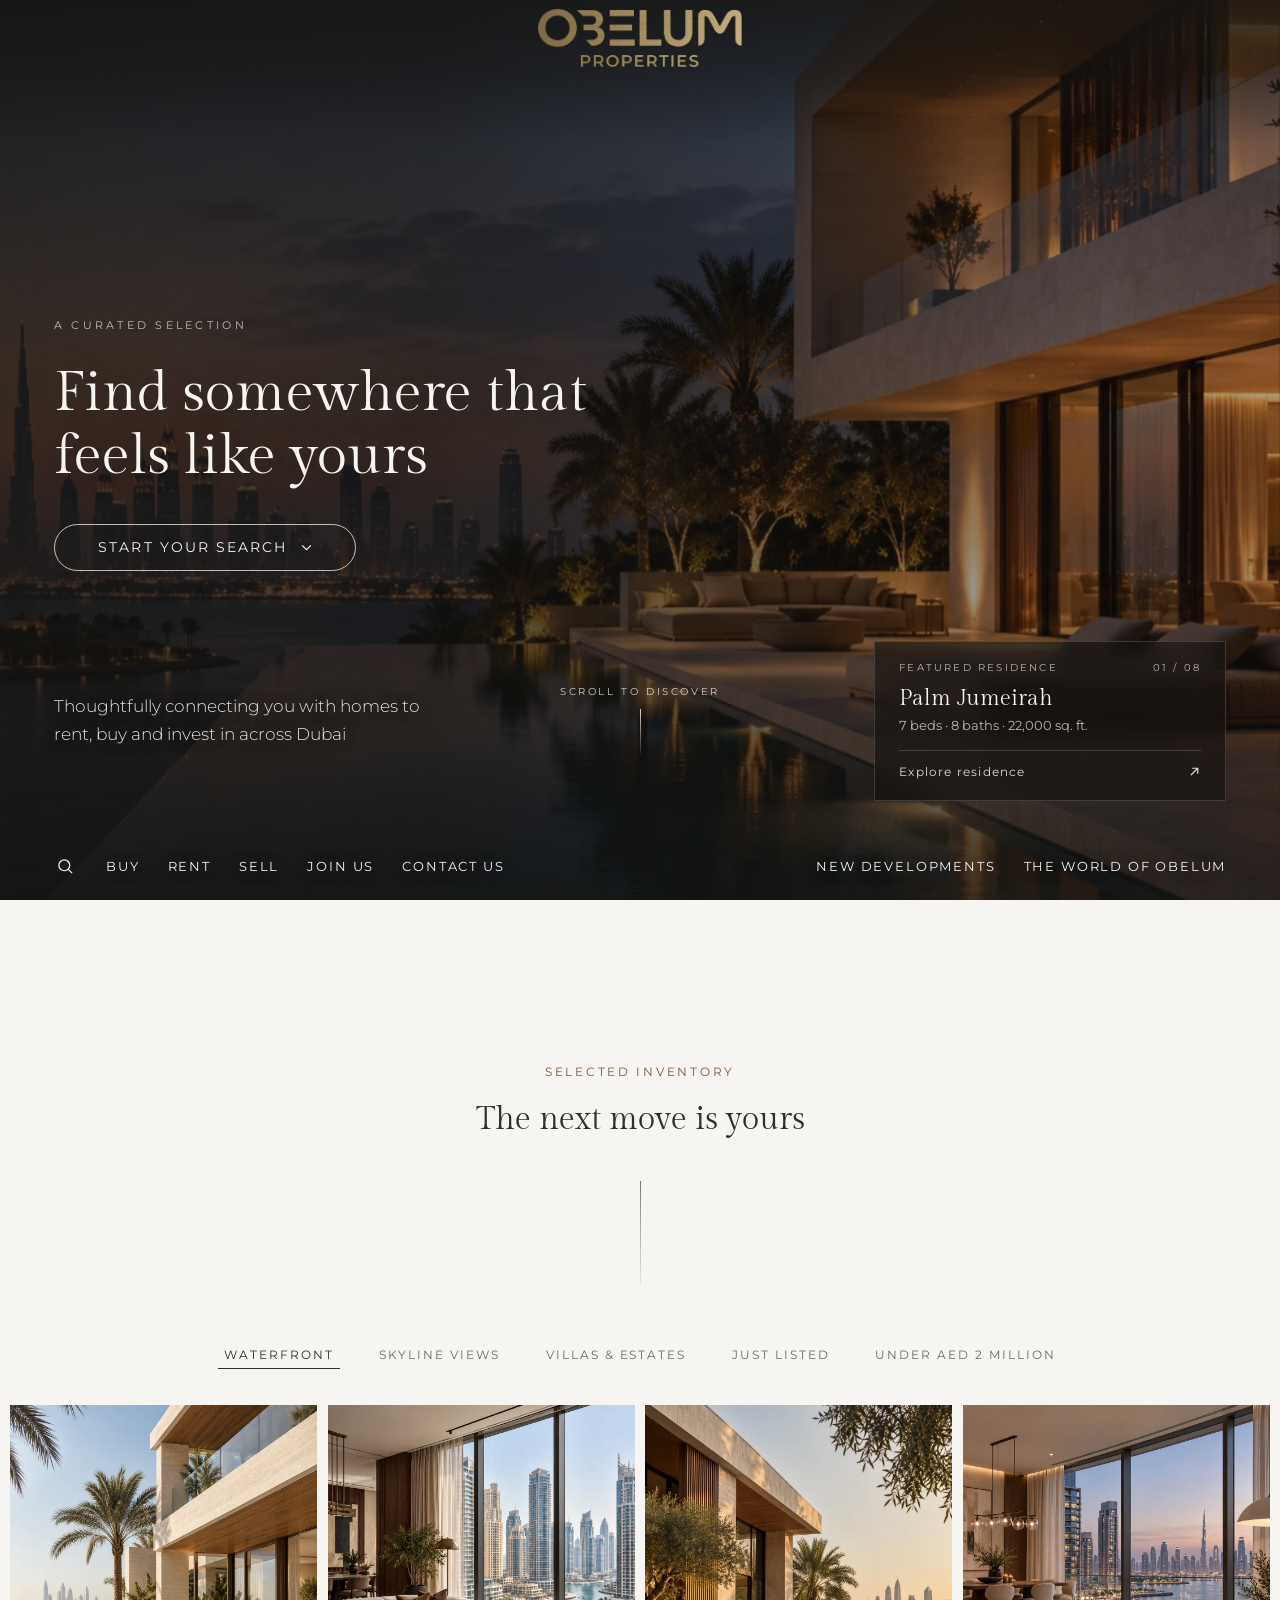
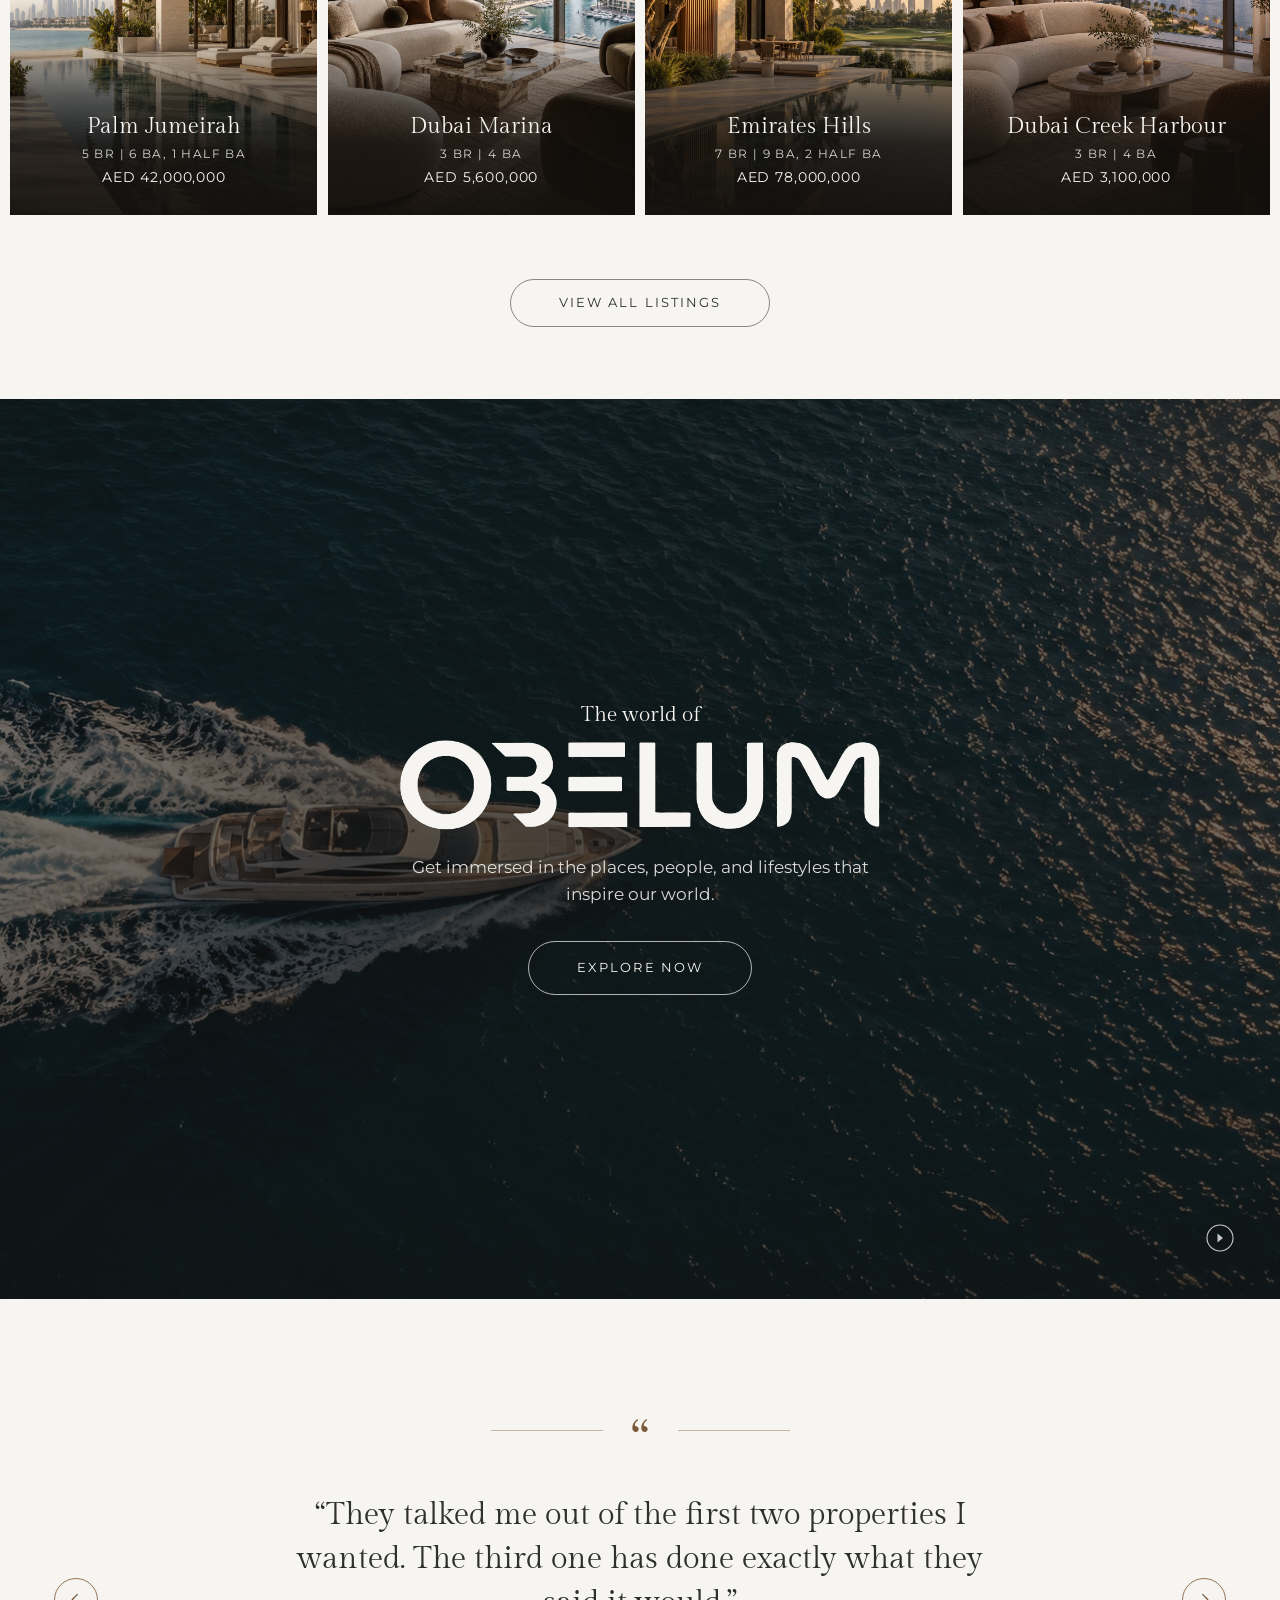
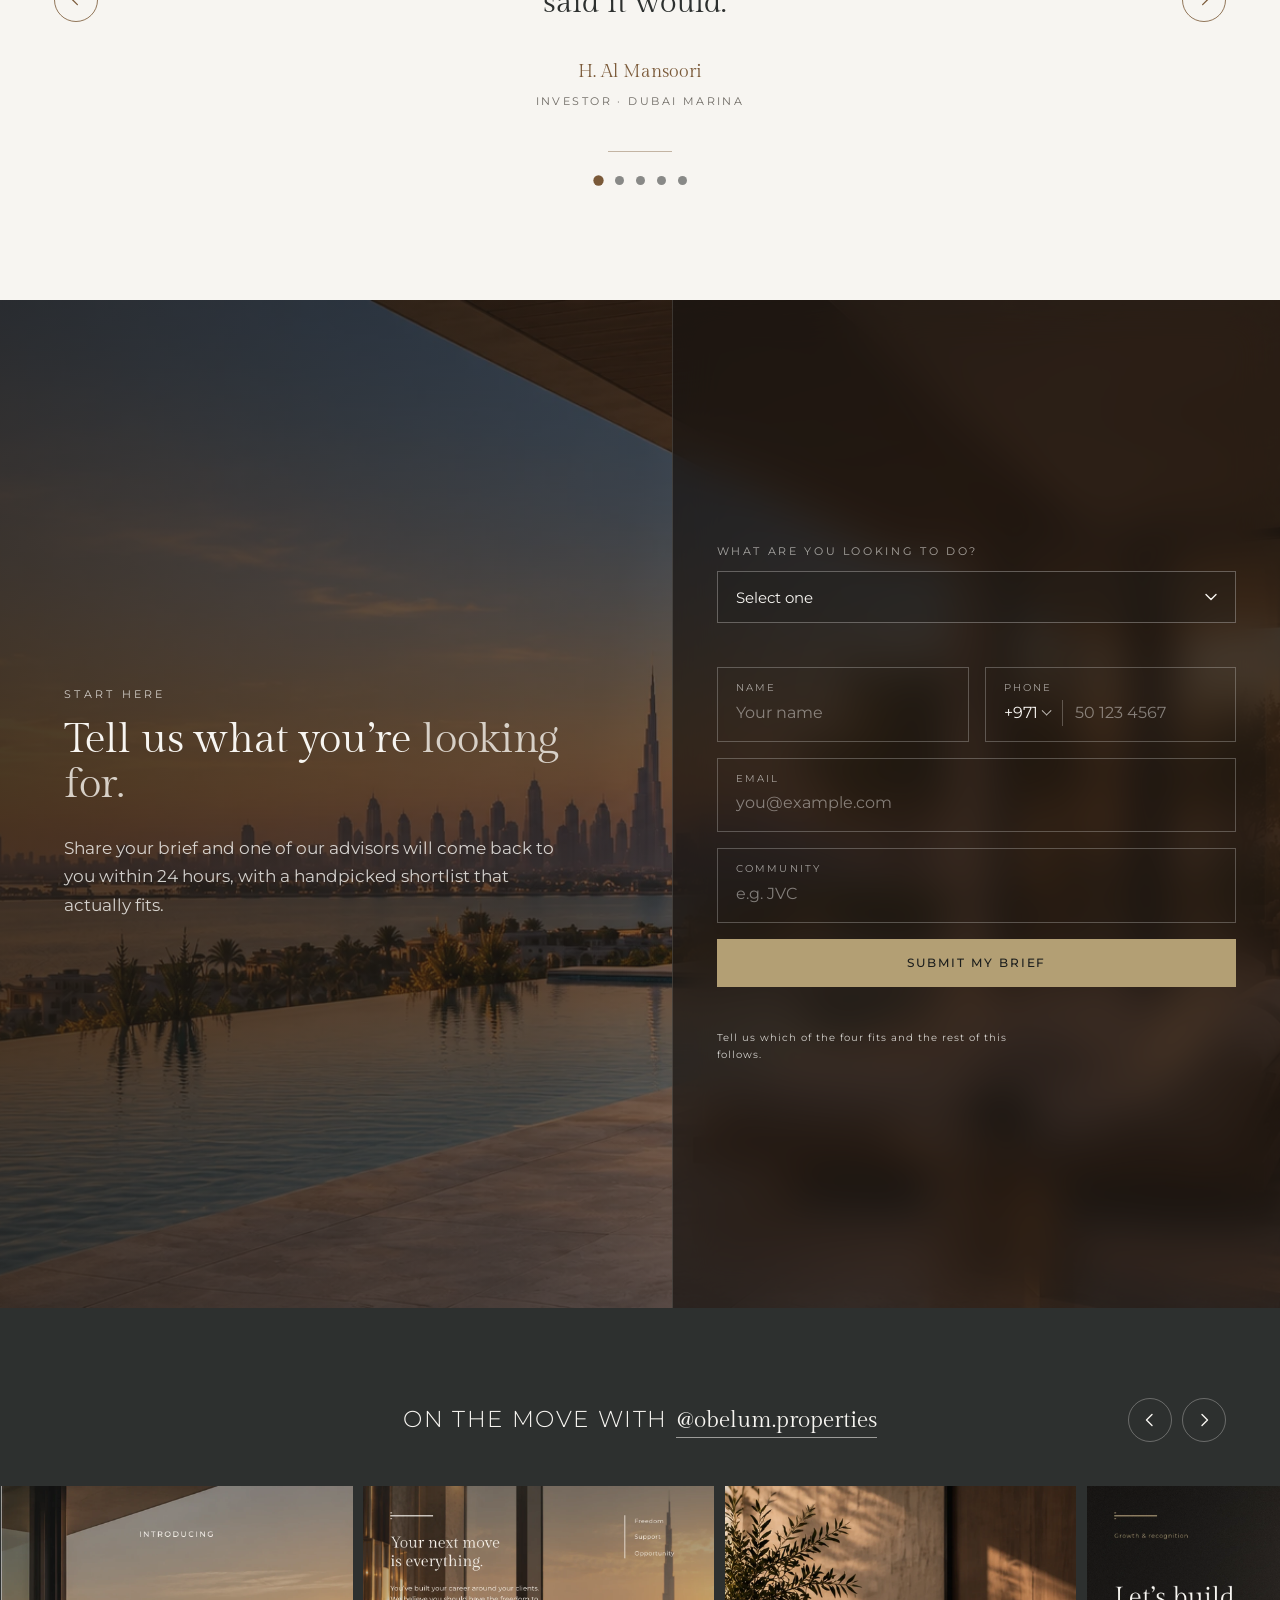
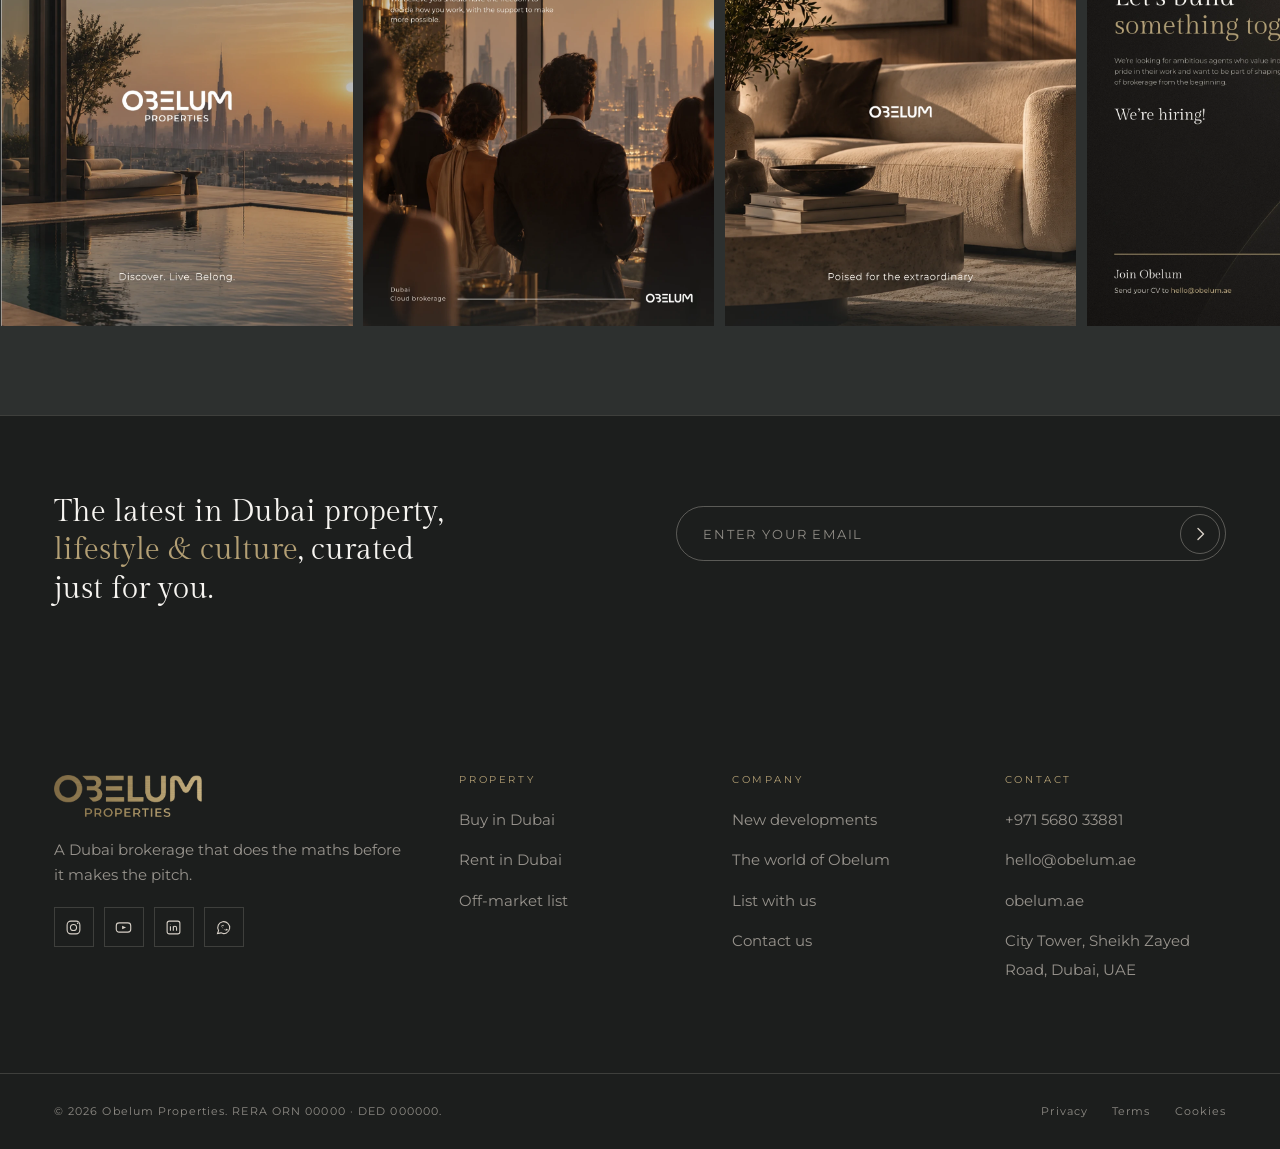
==== commit 4c9bc67b: "Update phone, email and office address across the site +971 5680 33881, hello@obelum.ae, City Tower," ====
--- a/index.html
+++ b/index.html
@@ -27,7 +27,7 @@
 <!-- Brand guidelines section 10: Gilda Display for headings, Montserrat for
      everything else. No italics, no script. -->
 <link rel="stylesheet" href="https://fonts.googleapis.com/css2?family=Gilda+Display&family=Montserrat:wght@300;400;500;600&display=swap">
-<link rel="stylesheet" href="assets/css/styles.css?v=27">
+<link rel="stylesheet" href="assets/css/styles.css?v=29">
 
 <script type="application/ld+json">
 {
@@ -35,8 +35,14 @@
   "@type": "RealEstateAgent",
   "name": "Obelum Properties",
   "url": "https://obelum.ae/",
-  "email": "nicolas@obelum.ae",
-  "telephone": "+971 50 000 0000",
+  "email": "hello@obelum.ae",
+  "telephone": "+971568033881",
+  "address": {
+    "@type": "PostalAddress",
+    "streetAddress": "City Tower, Sheikh Zayed Road",
+    "addressLocality": "Dubai",
+    "addressCountry": "AE"
+  },
   "areaServed": "Dubai, United Arab Emirates",
   "slogan": "The land and the analysis."
 }
@@ -69,9 +75,9 @@
     <li><a href="contact">Contact us</a></li>
   </ul>
   <div class="mobile-nav__meta">
-    <a href="tel:+971500000000">+971 50 000 0000</a>
-    <a href="mailto:nicolas@obelum.ae">nicolas@obelum.ae</a>
-    <span>Dubai, United Arab Emirates</span>
+    <a href="tel:+971568033881">+971 5680 33881</a>
+    <a href="mailto:hello@obelum.ae">hello@obelum.ae</a>
+    <a href="https://www.google.com/maps/search/?api=1&amp;query=City+Tower+Sheikh+Zayed+Road+Dubai" target="_blank" rel="noopener">City Tower, Sheikh Zayed Road, Dubai, UAE</a>
   </div>
 </nav>
 
@@ -603,10 +609,10 @@
     <div class="fcol">
       <h4>Contact</h4>
       <ul>
-        <li><a href="tel:+971500000000">+971 50 000 0000</a></li>
-        <li><a href="mailto:nicolas@obelum.ae">nicolas@obelum.ae</a></li>
+        <li><a href="tel:+971568033881">+971 5680 33881</a></li>
+        <li><a href="mailto:hello@obelum.ae">hello@obelum.ae</a></li>
         <li><a href="#">obelum.ae</a></li>
-        <li><a href="#">Dubai, United Arab Emirates</a></li>
+        <li><a href="https://www.google.com/maps/search/?api=1&amp;query=City+Tower+Sheikh+Zayed+Road+Dubai" target="_blank" rel="noopener">City Tower, Sheikh Zayed Road, Dubai, UAE</a></li>
       </ul>
     </div>
   </div>
@@ -621,6 +627,6 @@
   </div>
 </footer>
 
-<script src="assets/js/main.js?v=27" defer></script>
+<script src="assets/js/main.js?v=29" defer></script>
 </body>
 </html>
--- a/assets/css/styles.css
+++ b/assets/css/styles.css
@@ -1778,3 +1778,36 @@
 /* Honeypot: off-screen, so people never fill it and bots usually do. */
 .hp { position: absolute !important; left: -9999px; width: 1px; height: 1px; opacity: 0; }
 button[disabled] { opacity: 0.6; cursor: progress; }
+
+/* ==========================================================================
+   Thank-you pop-up after a contact or brief is sent
+   ========================================================================== */
+.thanks {
+  border: 0; padding: 0; background: none;
+  width: min(30rem, calc(100% - 2.5rem));
+  max-width: none; color: var(--chalk-white);
+  margin: auto;            /* the global reset zeroes the margin dialogs centre with */
+}
+.thanks::backdrop {
+  background: rgba(20, 18, 16, 0.62);
+  backdrop-filter: blur(6px); -webkit-backdrop-filter: blur(6px);
+}
+.thanks__panel {
+  display: grid; justify-items: center; gap: 1rem; text-align: center;
+  padding: clamp(2.25rem, 5vw, 3.25rem) clamp(1.5rem, 5vw, 3rem);
+  background: var(--ink-deep);
+  border: 1px solid rgba(179, 159, 116, 0.45);
+  box-shadow: 0 30px 80px rgba(0, 0, 0, 0.45);
+}
+.thanks__mark { color: var(--gold); margin-bottom: 0.25rem; }
+.thanks__title {
+  font: 300 clamp(1.5rem, 1.2rem + 1.2vw, 2rem)/1.15 var(--serif);
+  color: var(--chalk-white);
+  text-wrap: balance;
+}
+.thanks__text { color: var(--muted-light); max-width: 30ch; }
+.thanks__close { margin-top: 0.75rem; min-width: 10rem; justify-content: center; }
+@media (prefers-reduced-motion: no-preference) {
+  .thanks[open] .thanks__panel { animation: thanks-in 420ms var(--ease); }
+  @keyframes thanks-in { from { opacity: 0; transform: translateY(12px) scale(0.98); } }
+}
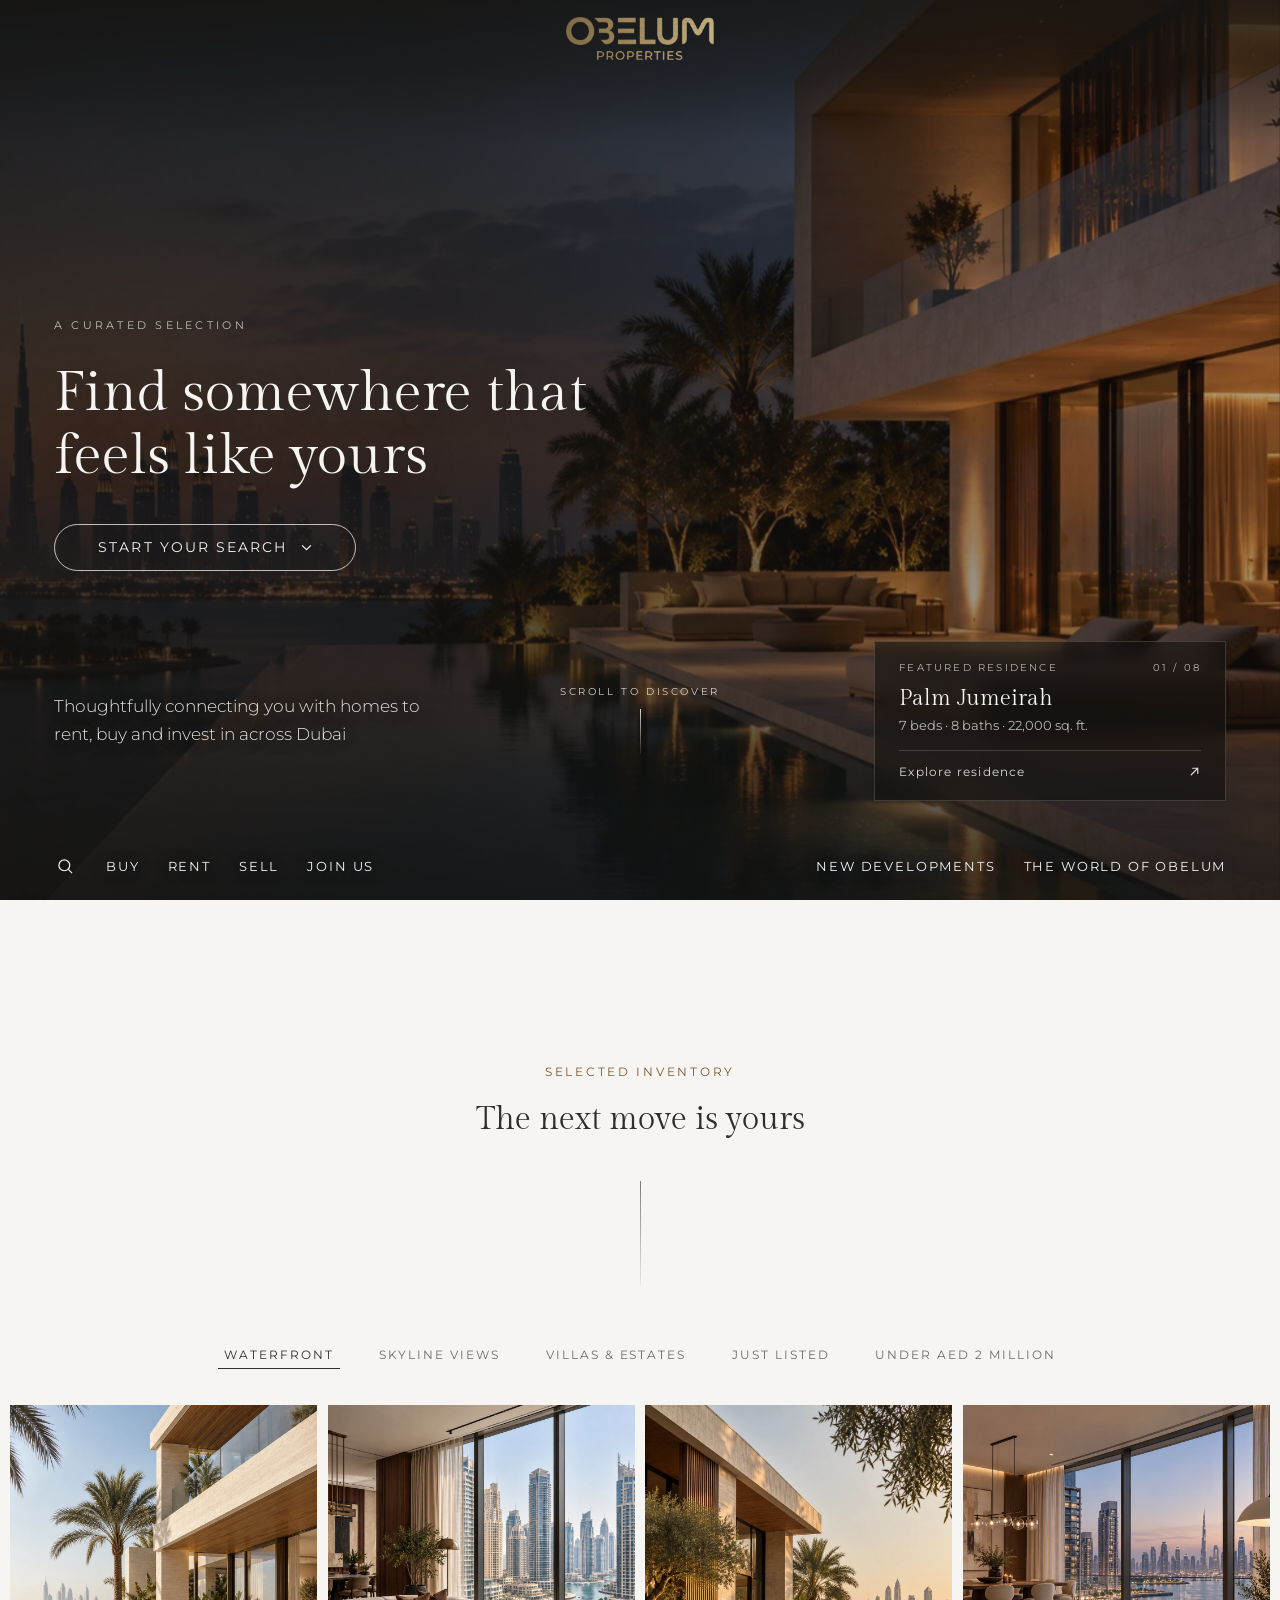
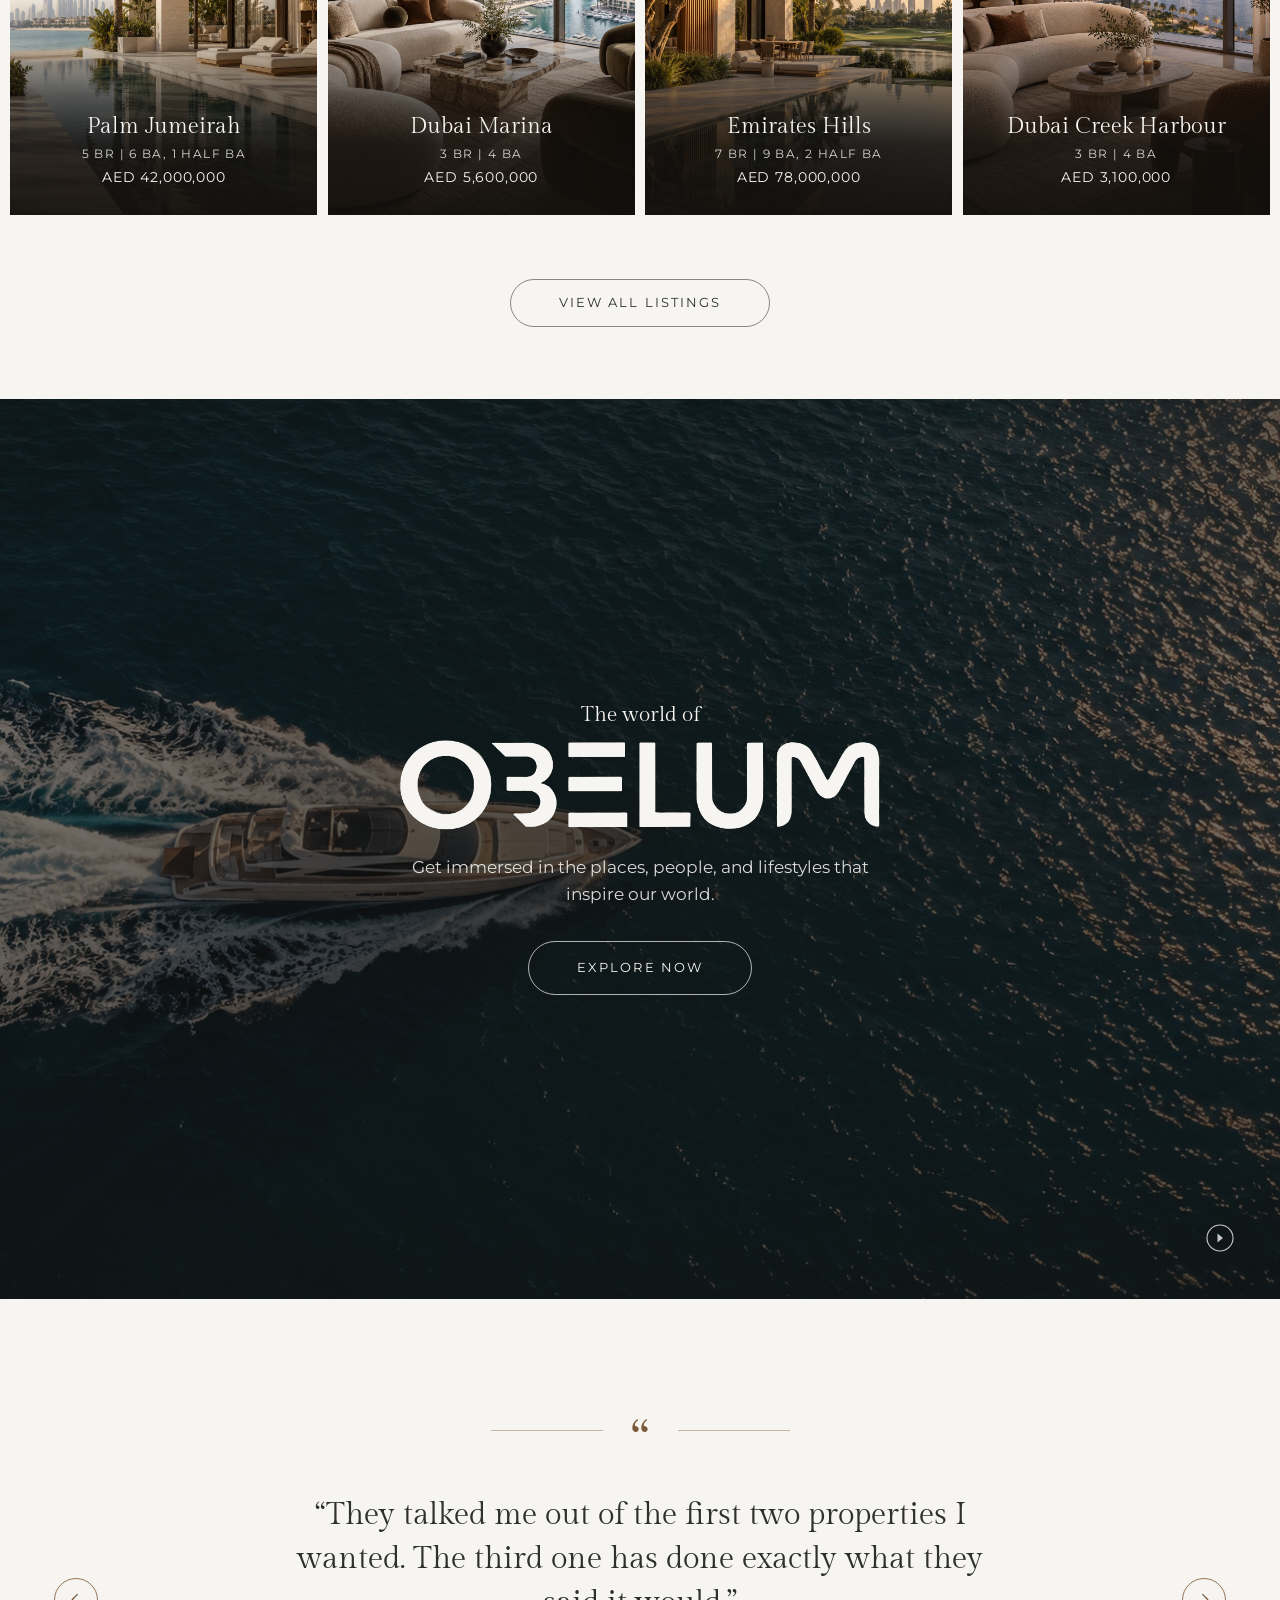
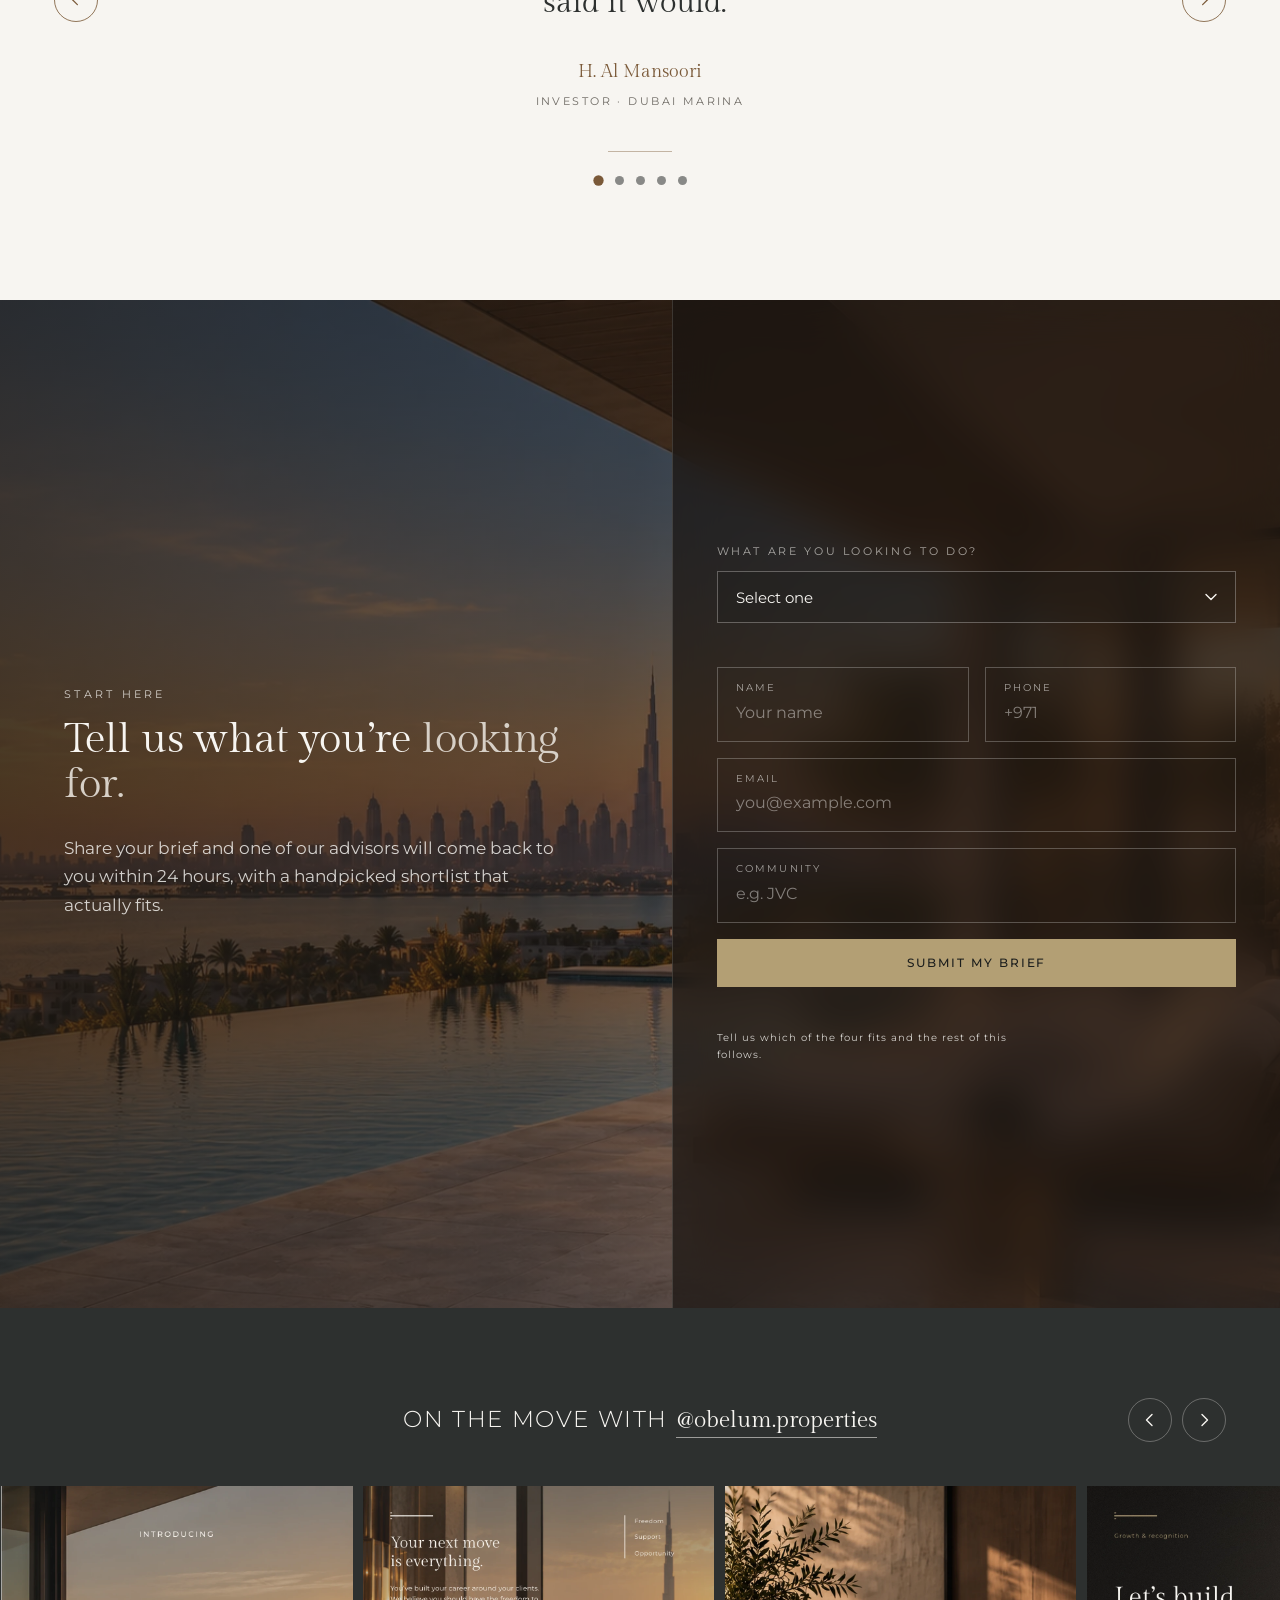
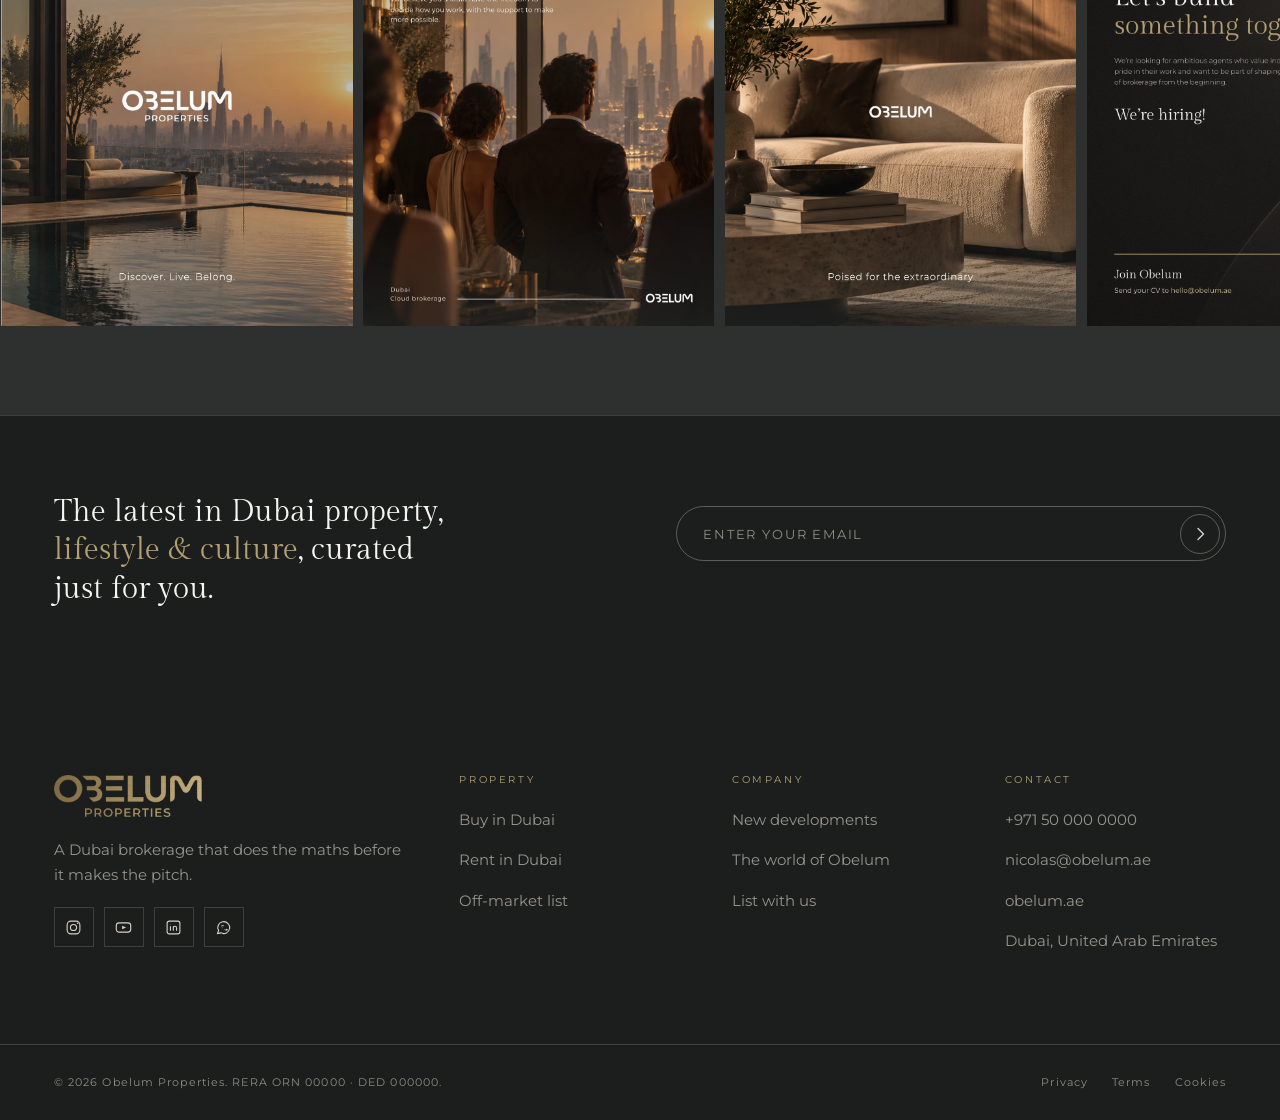
==== commit 5eadf5e8: "Wire both forms to deliver, via FormSubmit to Gmail The brief form and the newsletter now post to Fo" ====
--- a/index.html
+++ b/index.html
@@ -27,7 +27,7 @@
 <!-- Brand guidelines section 10: Gilda Display for headings, Montserrat for
      everything else. No italics, no script. -->
 <link rel="stylesheet" href="https://fonts.googleapis.com/css2?family=Gilda+Display&family=Montserrat:wght@300;400;500;600&display=swap">
-<link rel="stylesheet" href="assets/css/styles.css?v=29">
+<link rel="stylesheet" href="assets/css/styles.css?v=25">
 
 <script type="application/ld+json">
 {
@@ -35,14 +35,8 @@
   "@type": "RealEstateAgent",
   "name": "Obelum Properties",
   "url": "https://obelum.ae/",
-  "email": "hello@obelum.ae",
-  "telephone": "+971568033881",
-  "address": {
-    "@type": "PostalAddress",
-    "streetAddress": "City Tower, Sheikh Zayed Road",
-    "addressLocality": "Dubai",
-    "addressCountry": "AE"
-  },
+  "email": "nicolas@obelum.ae",
+  "telephone": "+971 50 000 0000",
   "areaServed": "Dubai, United Arab Emirates",
   "slogan": "The land and the analysis."
 }
@@ -54,7 +48,7 @@
 
 <!-- ============================================================= Header -->
 <header class="site-header" data-header>
-  <a class="wordmark" href="/">
+  <a class="wordmark" href="#">
     <img class="wordmark__img" src="assets/img/obelum-logo.png"
          alt="Obelum Properties" width="1748" height="498" fetchpriority="high">
   </a>
@@ -72,12 +66,11 @@
     <li><a href="mailto:hello@obelum.ae?subject=Joining%20Obelum">Join us</a></li>
     <li><a href="#listings">New developments</a></li>
     <li><a href="#world">The world of Obelum</a></li>
-    <li><a href="contact">Contact us</a></li>
   </ul>
   <div class="mobile-nav__meta">
-    <a href="tel:+971568033881">+971 5680 33881</a>
-    <a href="mailto:hello@obelum.ae">hello@obelum.ae</a>
-    <a href="https://www.google.com/maps/search/?api=1&amp;query=City+Tower+Sheikh+Zayed+Road+Dubai" target="_blank" rel="noopener">City Tower, Sheikh Zayed Road, Dubai, UAE</a>
+    <a href="tel:+971500000000">+971 50 000 0000</a>
+    <a href="mailto:nicolas@obelum.ae">nicolas@obelum.ae</a>
+    <span>Dubai, United Arab Emirates</span>
   </div>
 </nav>
 
@@ -154,7 +147,6 @@
       <!-- No careers page to point at yet, so it goes to the inbox the hiring
            post already gives out. -->
       <a class="hero-nav__link" href="mailto:hello@obelum.ae?subject=Joining%20Obelum">Join us</a>
-      <a class="hero-nav__link" href="contact">Contact us</a>
     </div>
     <div class="hero-nav__group hero-nav__group--end">
       <a class="hero-nav__link" href="#listings">New developments</a>
@@ -397,8 +389,19 @@
       </div>
     </div>
 
-    <form class="valuation" id="contact" method="post" data-brief novalidate>
-      <input class="hp" type="text" name="_honey" tabindex="-1" autocomplete="off" aria-hidden="true">
+    <!-- Posts to FormSubmit, which forwards to the inbox in the action. The
+         plain action is the no-JS path: without the script the browser POSTs
+         natively and FormSubmit shows its own confirmation. With the script,
+         main.js posts to the /ajax/ variant instead and keeps you on the page.
+         To stop the address sitting in public HTML, swap it for the random
+         alias FormSubmit issues after the first send — see the README. -->
+    <form class="valuation" id="contact" method="post"
+          action="https://formsubmit.co/oobelumgroup@gmail.com" data-brief>
+      <input type="hidden" name="_subject" value="Obelum — new brief from the site">
+      <input type="hidden" name="_template" value="table">
+      <input type="hidden" name="_captcha" value="false">
+      <!-- Honeypot: real people never fill this, bots usually do. -->
+      <input class="trap" type="text" name="_honey" tabindex="-1" autocomplete="off" aria-hidden="true">
       <!-- Radios, not a select: the options carry a line of explanation each, and
            a radio group gives arrow-key navigation and the right announcement
            for free. -->
@@ -408,7 +411,20 @@
         <!-- A disclosure around the same four radios, not a <select>: a native
              option cannot carry a second line, and these each explain
              themselves. The radios stay the source of truth, so the group
-             keeps its arrow-key navigation and the form still posts `intent`. -->
+             keeps its arrow-key navigation and the form still posts `intent`.
+
+             Without JavaScript the toggle does nothing, which would leave the
+             options permanently shut and the intent impossible to choose. The
+             <noscript> block below drops the collapse entirely: the toggle
+             goes, and the four options stand as a plain radio list. Done in
+             CSS rather than by un-setting `hidden` in script, so there is no
+             flash of an open panel before main.js runs. -->
+        <noscript>
+          <style>
+            .intents__toggle { display: none; }
+            .intents__options[hidden] { display: block; position: static; box-shadow: none; }
+          </style>
+        </noscript>
         <div class="intents__field" data-intent-field>
           <button class="intents__toggle" type="button"
                   aria-expanded="false" aria-controls="intent-options" data-intent-toggle>
@@ -466,31 +482,20 @@
       <div class="valuation__row">
         <div class="field">
           <label for="v-name">Name</label>
-          <input id="v-name" name="name" type="text" autocomplete="name" placeholder="Your name" maxlength="60" data-rule="name" required>
+          <input id="v-name" name="name" type="text" placeholder="Your name" required>
         </div>
-        <div class="field field--phone">
+        <div class="field">
           <label for="v-phone">Phone</label>
-          <div class="phone">
-            <!-- The code shows as a short label; the select sits invisibly over
-                 it so the full country list opens natively. main.js fills it. -->
-            <div class="phone__cc">
-              <span class="phone__cc-label" aria-hidden="true" data-cc-label>+971</span>
-              <select class="phone__code" name="phone_code" aria-label="Country code" data-country-code>
-                <option value="AE" selected>United Arab Emirates (+971)</option>
-              </select>
-            </div>
-            <input id="v-phone" name="phone" type="tel" inputmode="tel" autocomplete="tel-national"
-                   placeholder="50 123 4567" maxlength="20" data-rule="phone" required>
-          </div>
+          <input id="v-phone" name="phone" type="tel" placeholder="+971" required>
         </div>
       </div>
       <div class="field">
         <label for="v-email">Email</label>
-        <input id="v-email" name="email" type="email" autocomplete="email" placeholder="you@example.com" maxlength="254" data-rule="email" required>
+        <input id="v-email" name="email" type="email" placeholder="you@example.com" required>
       </div>
       <div class="field">
         <label for="v-community">Community</label>
-        <input id="v-community" name="community" type="text" placeholder="e.g. JVC" maxlength="60" data-rule="community" required>
+        <input id="v-community" name="community" type="text" placeholder="e.g. JVC" required>
       </div>
 
       <button class="btn btn--gold" type="submit" data-brief-submit>Submit my brief</button>
@@ -545,16 +550,20 @@
 </section>
 
 <!-- =========================================================== Signup -->
-<!-- No mailing-list provider yet: main.js emails each sign-up to the site
-     inbox through FormSubmit. Give the <form> an action when a provider is
-     chosen and that handler steps aside. -->
+<!-- No list is connected yet: the form posts nowhere and main.js intercepts it
+     to point people at hello@obelum.ae. Give the <form> an action when the
+     mailing provider is chosen and delete the handler — see the README. -->
 <section class="signup is-dark on-dark" aria-labelledby="signup-h">
   <div class="shell signup__inner">
     <h2 class="signup__title" id="signup-h">
       The latest in Dubai property, <span class="italic">lifestyle &amp; culture</span>, curated just for you.
     </h2>
-    <form class="signup__form" data-signup novalidate>
-      <input class="hp" type="text" name="_honey" tabindex="-1" autocomplete="off" aria-hidden="true">
+    <form class="signup__form" method="post"
+          action="https://formsubmit.co/oobelumgroup@gmail.com" data-signup novalidate>
+      <input type="hidden" name="_subject" value="Obelum — newsletter signup">
+      <input type="hidden" name="_template" value="table">
+      <input type="hidden" name="_captcha" value="false">
+      <input class="trap" type="text" name="_honey" tabindex="-1" autocomplete="off" aria-hidden="true">
       <label class="signup__label" for="signup-email">Enter your email</label>
       <div class="signup__control">
         <input class="signup__input" id="signup-email" name="email" type="email"
@@ -574,7 +583,7 @@
 <footer class="site-footer">
   <div class="shell site-footer__top">
     <div class="site-footer__brand">
-      <a class="wordmark wordmark--footer" href="/">
+      <a class="wordmark wordmark--footer" href="#">
         <img class="wordmark__img" src="assets/img/obelum-logo.png"
              alt="Obelum Properties" width="1748" height="498" loading="lazy">
       </a>
@@ -602,17 +611,16 @@
         <li><a href="#listings">New developments</a></li>
         <li><a href="#world">The world of Obelum</a></li>
         <li><a href="#valuation">List with us</a></li>
-        <li><a href="contact">Contact us</a></li>
       </ul>
     </div>
 
     <div class="fcol">
       <h4>Contact</h4>
       <ul>
-        <li><a href="tel:+971568033881">+971 5680 33881</a></li>
-        <li><a href="mailto:hello@obelum.ae">hello@obelum.ae</a></li>
+        <li><a href="tel:+971500000000">+971 50 000 0000</a></li>
+        <li><a href="mailto:nicolas@obelum.ae">nicolas@obelum.ae</a></li>
         <li><a href="#">obelum.ae</a></li>
-        <li><a href="https://www.google.com/maps/search/?api=1&amp;query=City+Tower+Sheikh+Zayed+Road+Dubai" target="_blank" rel="noopener">City Tower, Sheikh Zayed Road, Dubai, UAE</a></li>
+        <li><a href="#">Dubai, United Arab Emirates</a></li>
       </ul>
     </div>
   </div>
@@ -627,6 +635,6 @@
   </div>
 </footer>
 
-<script src="assets/js/main.js?v=29" defer></script>
+<script src="assets/js/main.js?v=25" defer></script>
 </body>
 </html>
--- a/assets/css/styles.css
+++ b/assets/css/styles.css
@@ -204,6 +204,19 @@
    along the top edge, and nothing here needs clearing the bar. */
 #valuation { scroll-margin-top: 0; }
 
+/* Honeypot. Off-screen rather than display:none — some bots skip fields that
+   are not rendered at all, and this one needs to look fillable. */
+.trap {
+  position: absolute !important;
+  left: -9999px;
+  /* 16px so it never trips an iOS-zoom audit. It cannot be focused anyway —
+     off-screen, tabindex -1, pointer-events none — so this is housekeeping. */
+  font-size: 16px;
+  width: 1px; height: 1px;
+  opacity: 0;
+  pointer-events: none;
+}
+
 /* Dark sections */
 .is-dark {
   background: var(--ink);
@@ -295,10 +308,6 @@
   transition: height 420ms var(--ease), opacity 300ms var(--ease);
 }
 .wordmark:hover .wordmark__img { opacity: 0.86; }
-/* The masthead logo over the hero, about 40% larger than the base size. The
-   pinned bar keeps its own smaller heights below, so the nav still fits. */
-.site-header .wordmark { max-width: 15rem; }
-.site-header .wordmark__img { height: clamp(3rem, 2.5rem + 1.4vw, 3.9rem); }
 .site-header.is-stuck .wordmark__img { height: clamp(1.85rem, 1.6rem + 0.85vw, 2.3rem); }
 
 .burger {
@@ -1688,126 +1697,3 @@
   }
   .quotes__dots { gap: 1.25rem; }
 }
-
-/* ==========================================================================
-   Contact page — the homepage brief layout, with the bar pinned from the top
-   ========================================================================== */
-.contact { min-height: 100svh; }
-/* Clear the 4rem pinned bar at every width (the stacked rule above already
-   does this below 64rem). */
-@media (min-width: 64rem) {
-  .contact { padding-top: 4rem; }
-  .contact .cta__copy { padding-top: clamp(3rem, 6vw, 5rem); }
-}
-.contact__details {
-  list-style: none; padding: 0;
-  margin-top: clamp(2rem, 3.5vw, 3rem);
-  display: grid; gap: 1.1rem;
-  max-width: 30rem;
-}
-.contact__details li {
-  display: grid; gap: 0.3rem;
-  padding-bottom: 1.1rem;
-  border-bottom: 1px solid rgba(247, 245, 241, 0.16);
-  color: var(--chalk-white);
-}
-.contact__label {
-  font: 400 0.625rem/1 var(--mono);
-  letter-spacing: 0.22em; text-transform: uppercase;
-  color: rgba(247, 245, 241, 0.6);
-}
-.contact__details a { color: var(--chalk-white); transition: color 280ms var(--ease); }
-.contact__details a:hover { color: var(--gold); }
-.contact__form .btn { margin-top: 0.25rem; }
-.field textarea {
-  border: 0; background: none; padding: 0; min-width: 0; width: 100%;
-  font: inherit; font-size: 0.975rem; color: var(--ink);
-  resize: vertical; min-height: 7rem;
-}
-.valuation .field textarea { color: var(--chalk-white); }
-.valuation .field textarea::placeholder { color: rgba(247, 245, 241, 0.45); }
-.valuation__note a { color: var(--gold); text-decoration: underline; }
-/* Mark the current page in the pinned nav. */
-.hero-nav__link[aria-current="page"] { color: var(--gold); }
-.hero-nav__link[aria-current="page"]::after { transform: scaleX(1); }
-
-/* ==========================================================================
-   Validation and the phone field (both forms)
-   ========================================================================== */
-.field__error {
-  font: 400 0.6875rem/1.5 var(--mono);
-  letter-spacing: 0.04em;
-  color: #B5482F;
-  margin-top: 0.15rem;
-}
-.field__error:empty { display: none; }
-.valuation .field__error { color: #F0A592; }
-.valuation .field.is-invalid { border-color: #E07F68 !important; }
-.field.is-invalid { box-shadow: inset 0 0 0 1px #B5482F; }
-.valuation .field.is-invalid { box-shadow: none; }
-
-.phone { display: flex; align-items: center; gap: 0.75rem; min-width: 0; }
-.phone__cc {
-  position: relative; flex: none;
-  display: inline-flex; align-items: center; gap: 0.35rem;
-  padding-right: 0.75rem;
-  border-right: 1px solid rgba(247, 245, 241, 0.26);
-  font-size: 0.975rem;
-}
-.phone__cc::after {
-  content: ""; width: 0.45rem; height: 0.45rem;
-  border-right: 1.3px solid currentColor; border-bottom: 1.3px solid currentColor;
-  transform: translateY(-25%) rotate(45deg); opacity: 0.75;
-}
-.valuation .phone__cc { color: var(--chalk-white); }
-/* The real select covers the label invisibly, so tapping it opens the list. */
-.field .phone__code {
-  position: absolute; inset: 0;
-  width: 100%; height: 100%;
-  opacity: 0; cursor: pointer;
-  padding: 0; background: none;
-}
-.phone__cc:focus-within { outline: 2px solid var(--gold); outline-offset: 3px; border-radius: 2px; }
-.phone input { flex: 1; }
-
-/* The pinned nav spans the full bar on top of the header, so it swallowed
-   clicks on the centred logo. Let clicks through the bar, not its links. */
-.hero-nav.is-stuck { pointer-events: none; }
-.hero-nav.is-stuck .hero-nav__group { pointer-events: auto; }
-
-/* Honeypot: off-screen, so people never fill it and bots usually do. */
-.hp { position: absolute !important; left: -9999px; width: 1px; height: 1px; opacity: 0; }
-button[disabled] { opacity: 0.6; cursor: progress; }
-
-/* ==========================================================================
-   Thank-you pop-up after a contact or brief is sent
-   ========================================================================== */
-.thanks {
-  border: 0; padding: 0; background: none;
-  width: min(30rem, calc(100% - 2.5rem));
-  max-width: none; color: var(--chalk-white);
-  margin: auto;            /* the global reset zeroes the margin dialogs centre with */
-}
-.thanks::backdrop {
-  background: rgba(20, 18, 16, 0.62);
-  backdrop-filter: blur(6px); -webkit-backdrop-filter: blur(6px);
-}
-.thanks__panel {
-  display: grid; justify-items: center; gap: 1rem; text-align: center;
-  padding: clamp(2.25rem, 5vw, 3.25rem) clamp(1.5rem, 5vw, 3rem);
-  background: var(--ink-deep);
-  border: 1px solid rgba(179, 159, 116, 0.45);
-  box-shadow: 0 30px 80px rgba(0, 0, 0, 0.45);
-}
-.thanks__mark { color: var(--gold); margin-bottom: 0.25rem; }
-.thanks__title {
-  font: 300 clamp(1.5rem, 1.2rem + 1.2vw, 2rem)/1.15 var(--serif);
-  color: var(--chalk-white);
-  text-wrap: balance;
-}
-.thanks__text { color: var(--muted-light); max-width: 30ch; }
-.thanks__close { margin-top: 0.75rem; min-width: 10rem; justify-content: center; }
-@media (prefers-reduced-motion: no-preference) {
-  .thanks[open] .thanks__panel { animation: thanks-in 420ms var(--ease); }
-  @keyframes thanks-in { from { opacity: 0; transform: translateY(12px) scale(0.98); } }
-}
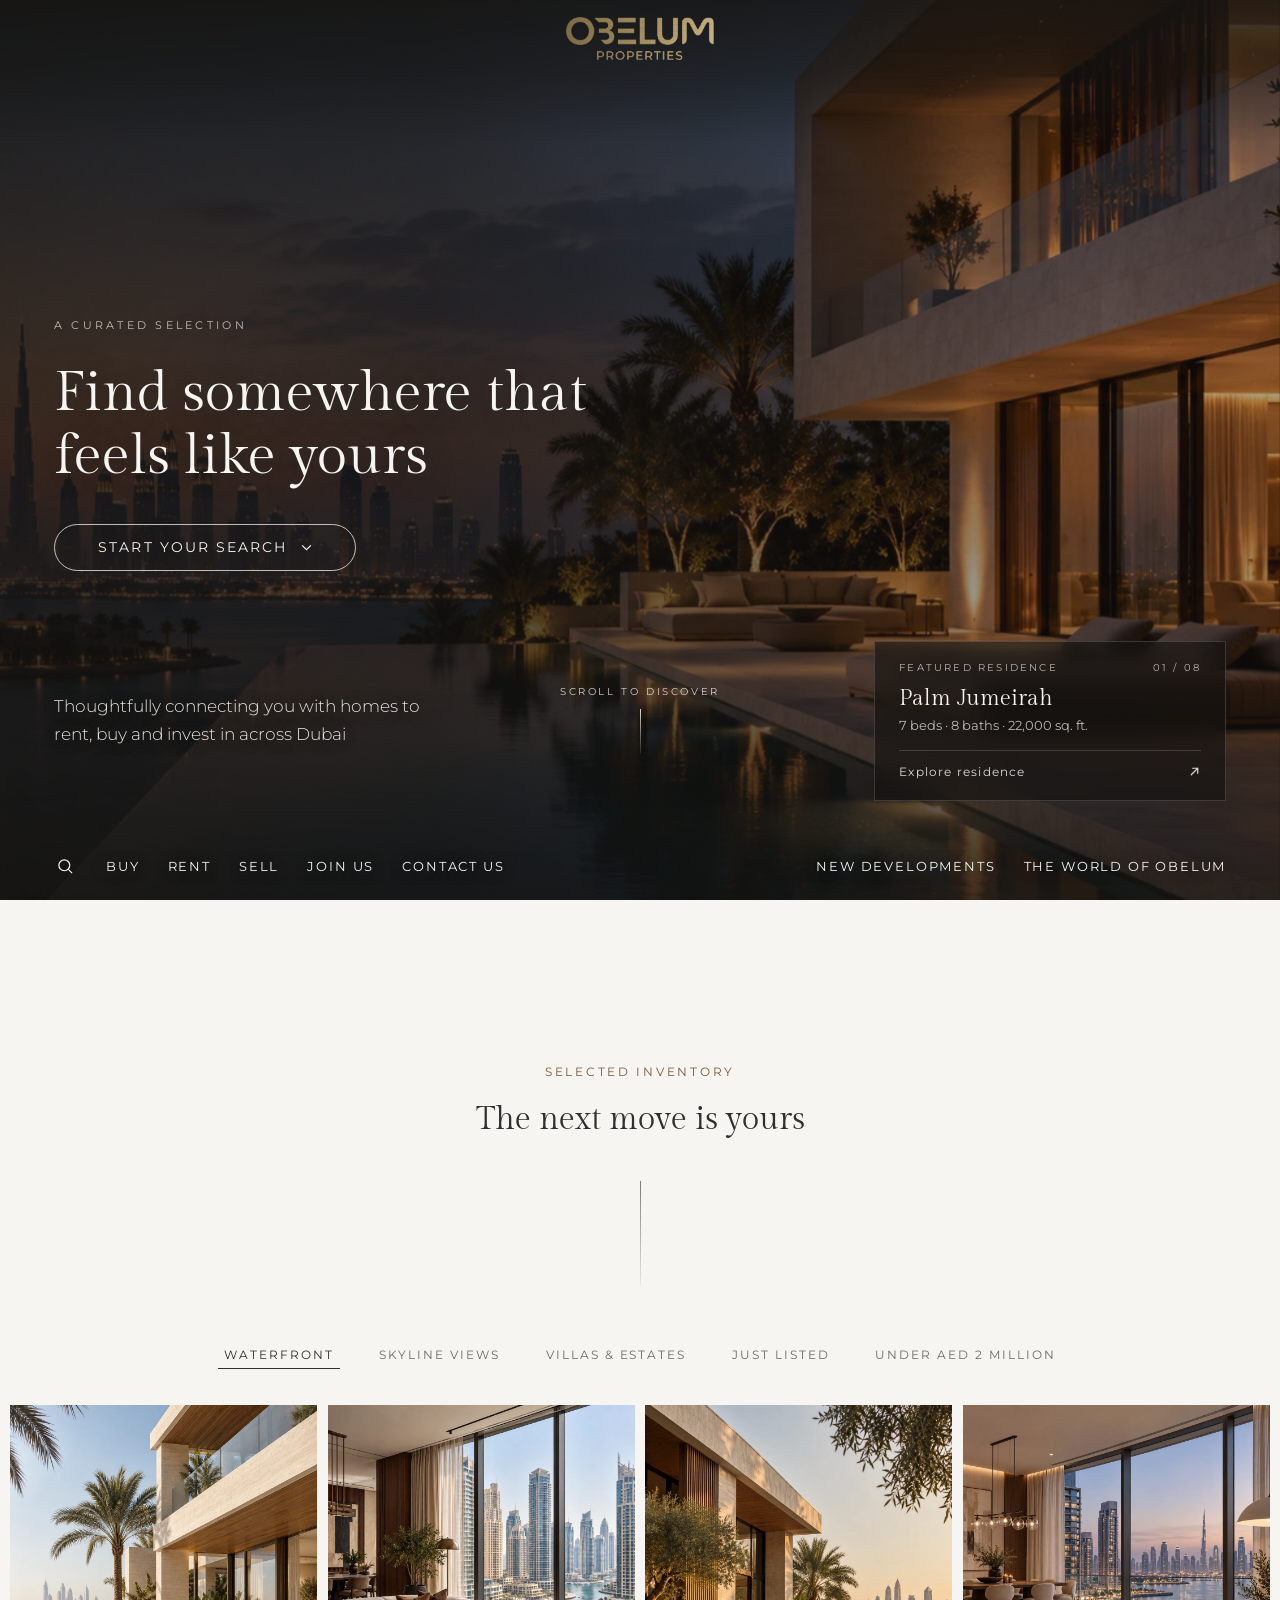
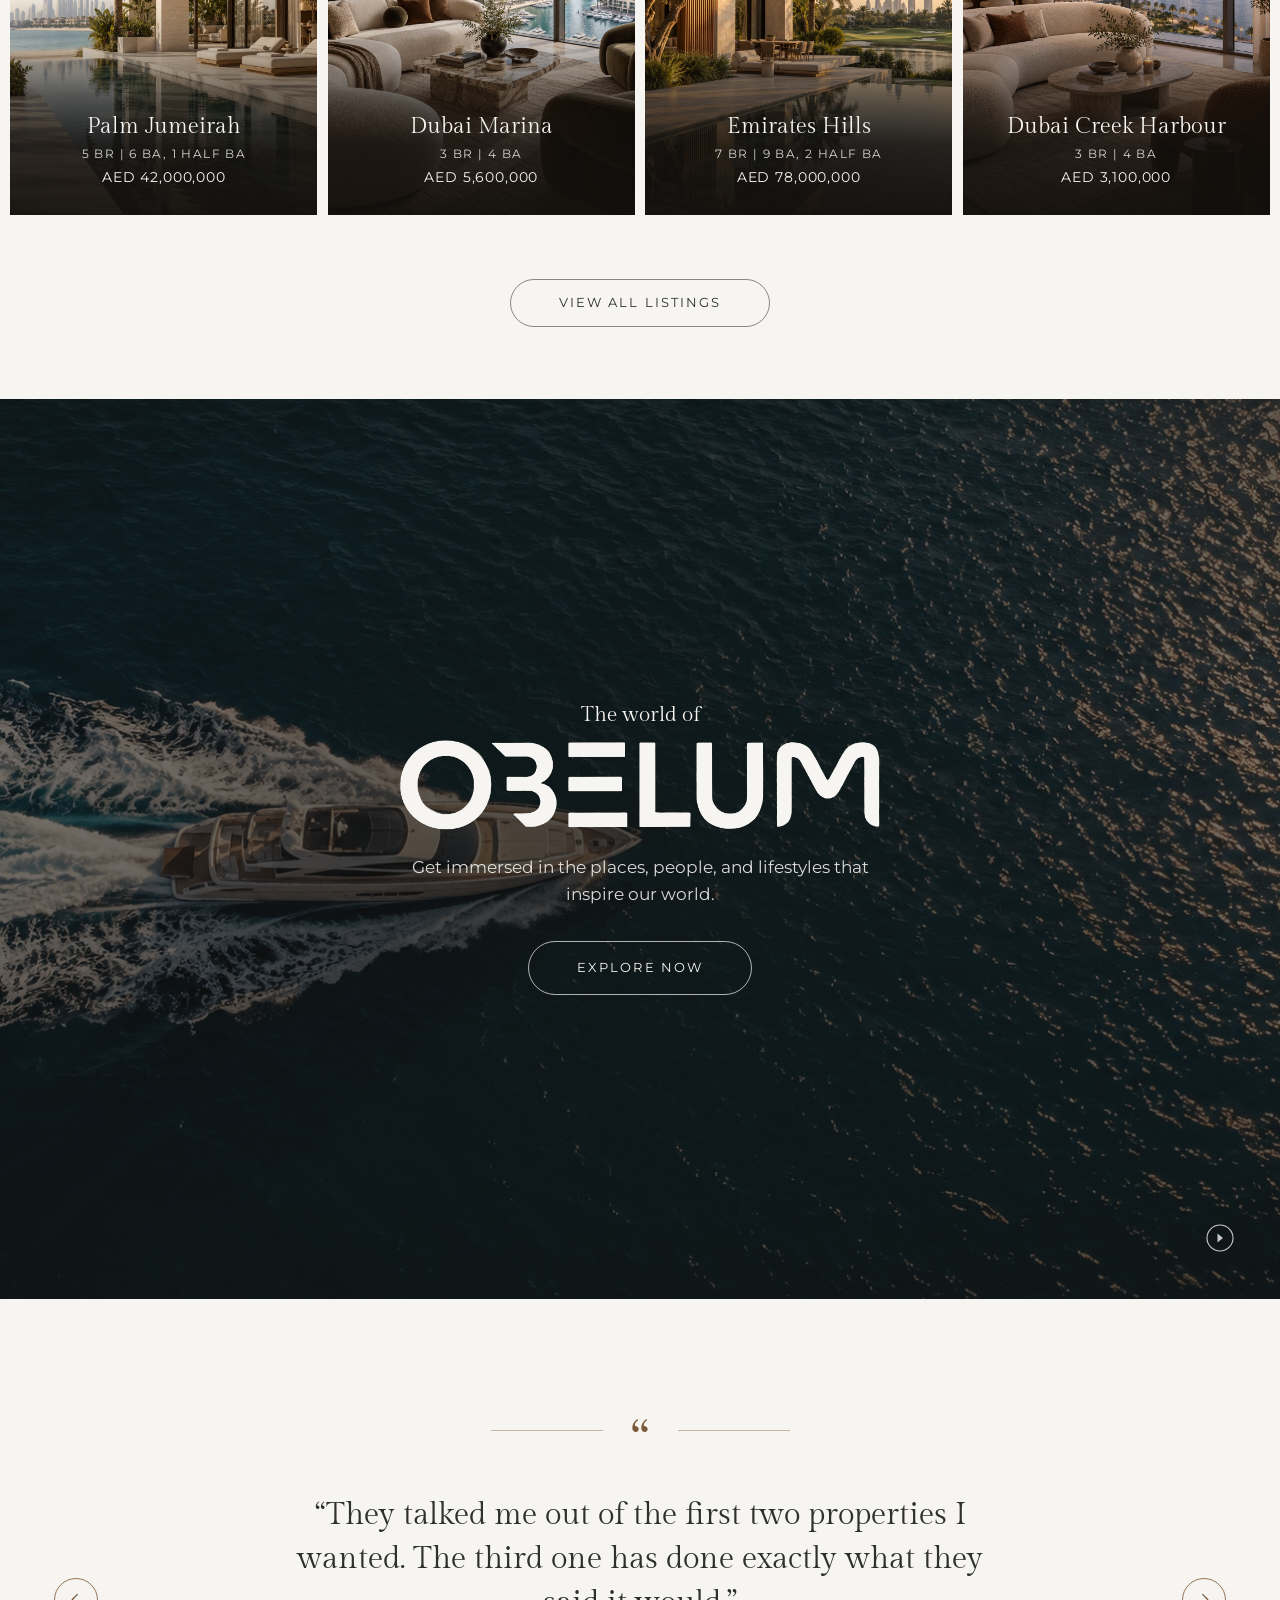
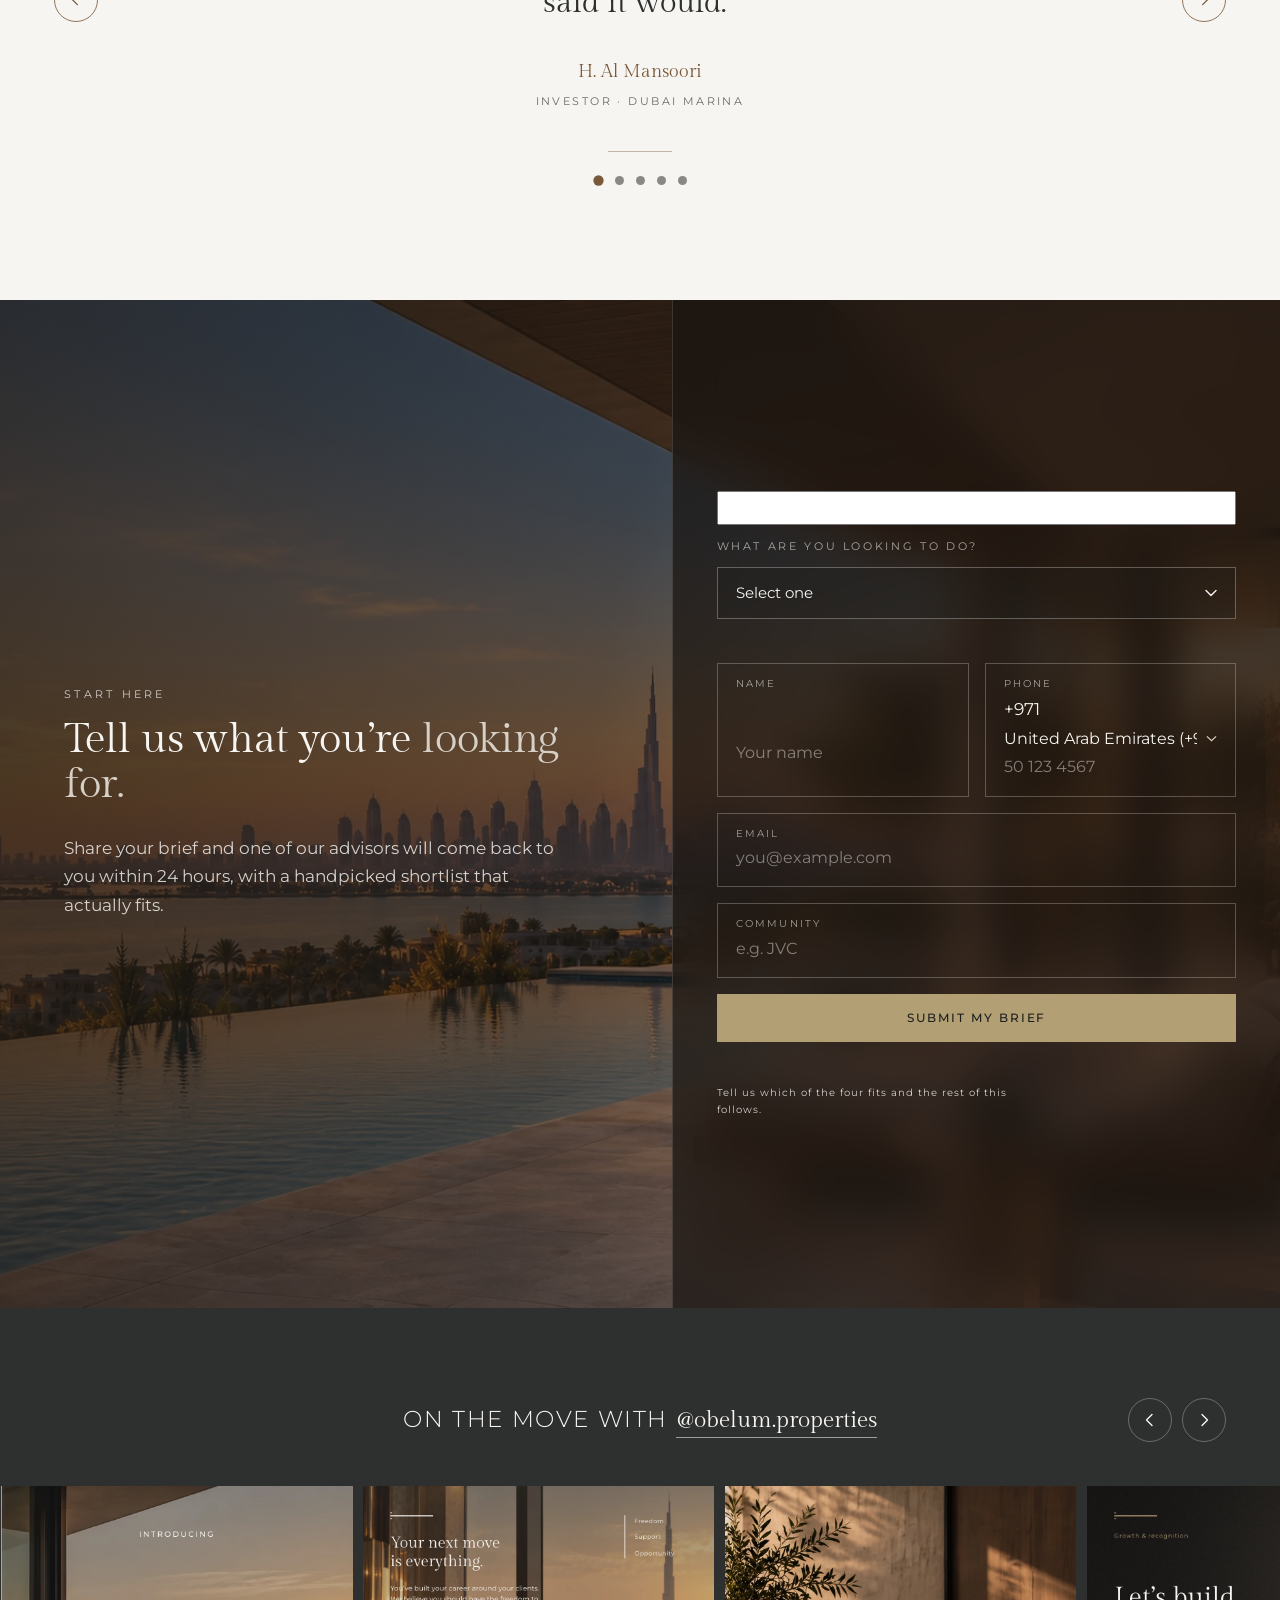
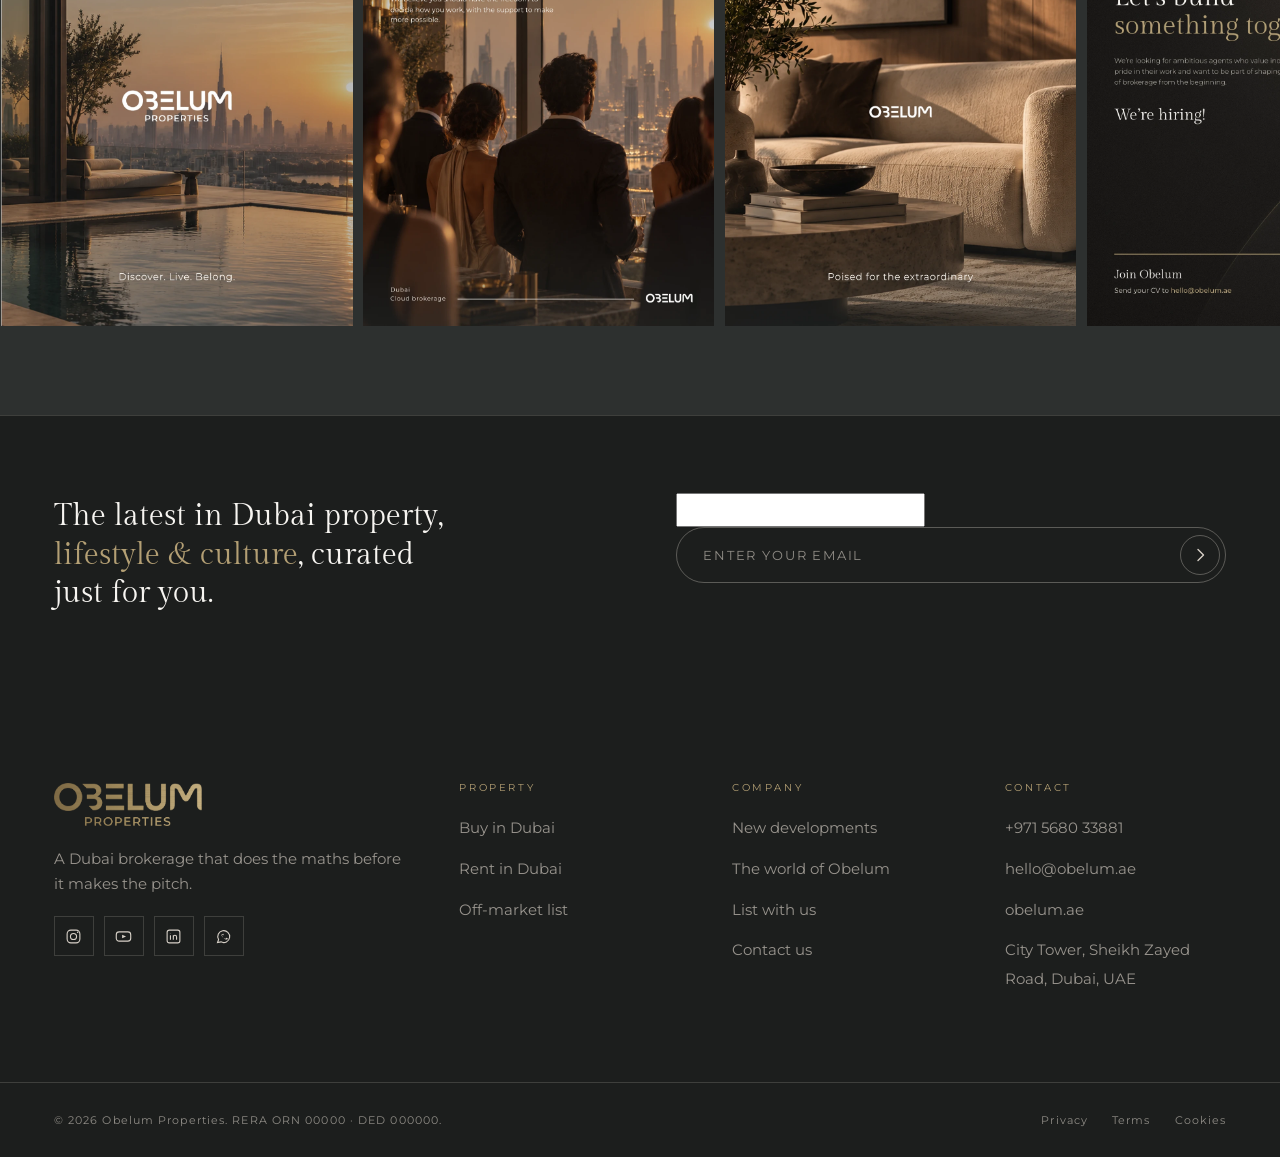
==== commit c6d458e5: "Stop a failed send printing the email service's reply into the form api/send.js fell back to `{ mess" ====
--- a/index.html
+++ b/index.html
@@ -27,7 +27,7 @@
 <!-- Brand guidelines section 10: Gilda Display for headings, Montserrat for
      everything else. No italics, no script. -->
 <link rel="stylesheet" href="https://fonts.googleapis.com/css2?family=Gilda+Display&family=Montserrat:wght@300;400;500;600&display=swap">
-<link rel="stylesheet" href="assets/css/styles.css?v=25">
+<link rel="stylesheet" href="assets/css/styles.css?v=29">
 
 <script type="application/ld+json">
 {
@@ -35,8 +35,14 @@
   "@type": "RealEstateAgent",
   "name": "Obelum Properties",
   "url": "https://obelum.ae/",
-  "email": "nicolas@obelum.ae",
-  "telephone": "+971 50 000 0000",
+  "email": "hello@obelum.ae",
+  "telephone": "+971568033881",
+  "address": {
+    "@type": "PostalAddress",
+    "streetAddress": "City Tower, Sheikh Zayed Road",
+    "addressLocality": "Dubai",
+    "addressCountry": "AE"
+  },
   "areaServed": "Dubai, United Arab Emirates",
   "slogan": "The land and the analysis."
 }
@@ -48,7 +54,7 @@
 
 <!-- ============================================================= Header -->
 <header class="site-header" data-header>
-  <a class="wordmark" href="#">
+  <a class="wordmark" href="/">
     <img class="wordmark__img" src="assets/img/obelum-logo.png"
          alt="Obelum Properties" width="1748" height="498" fetchpriority="high">
   </a>
@@ -66,11 +72,12 @@
     <li><a href="mailto:hello@obelum.ae?subject=Joining%20Obelum">Join us</a></li>
     <li><a href="#listings">New developments</a></li>
     <li><a href="#world">The world of Obelum</a></li>
+    <li><a href="contact">Contact us</a></li>
   </ul>
   <div class="mobile-nav__meta">
-    <a href="tel:+971500000000">+971 50 000 0000</a>
-    <a href="mailto:nicolas@obelum.ae">nicolas@obelum.ae</a>
-    <span>Dubai, United Arab Emirates</span>
+    <a href="tel:+971568033881">+971 5680 33881</a>
+    <a href="mailto:hello@obelum.ae">hello@obelum.ae</a>
+    <a href="https://www.google.com/maps/search/?api=1&amp;query=City+Tower+Sheikh+Zayed+Road+Dubai" target="_blank" rel="noopener">City Tower, Sheikh Zayed Road, Dubai, UAE</a>
   </div>
 </nav>
 
@@ -147,6 +154,7 @@
       <!-- No careers page to point at yet, so it goes to the inbox the hiring
            post already gives out. -->
       <a class="hero-nav__link" href="mailto:hello@obelum.ae?subject=Joining%20Obelum">Join us</a>
+      <a class="hero-nav__link" href="contact">Contact us</a>
     </div>
     <div class="hero-nav__group hero-nav__group--end">
       <a class="hero-nav__link" href="#listings">New developments</a>
@@ -389,19 +397,8 @@
       </div>
     </div>
 
-    <!-- Posts to FormSubmit, which forwards to the inbox in the action. The
-         plain action is the no-JS path: without the script the browser POSTs
-         natively and FormSubmit shows its own confirmation. With the script,
-         main.js posts to the /ajax/ variant instead and keeps you on the page.
-         To stop the address sitting in public HTML, swap it for the random
-         alias FormSubmit issues after the first send — see the README. -->
-    <form class="valuation" id="contact" method="post"
-          action="https://formsubmit.co/oobelumgroup@gmail.com" data-brief>
-      <input type="hidden" name="_subject" value="Obelum — new brief from the site">
-      <input type="hidden" name="_template" value="table">
-      <input type="hidden" name="_captcha" value="false">
-      <!-- Honeypot: real people never fill this, bots usually do. -->
-      <input class="trap" type="text" name="_honey" tabindex="-1" autocomplete="off" aria-hidden="true">
+    <form class="valuation" id="contact" method="post" data-brief novalidate>
+      <input class="hp" type="text" name="_honey" tabindex="-1" autocomplete="off" aria-hidden="true">
       <!-- Radios, not a select: the options carry a line of explanation each, and
            a radio group gives arrow-key navigation and the right announcement
            for free. -->
@@ -411,20 +408,7 @@
         <!-- A disclosure around the same four radios, not a <select>: a native
              option cannot carry a second line, and these each explain
              themselves. The radios stay the source of truth, so the group
-             keeps its arrow-key navigation and the form still posts `intent`.
-
-             Without JavaScript the toggle does nothing, which would leave the
-             options permanently shut and the intent impossible to choose. The
-             <noscript> block below drops the collapse entirely: the toggle
-             goes, and the four options stand as a plain radio list. Done in
-             CSS rather than by un-setting `hidden` in script, so there is no
-             flash of an open panel before main.js runs. -->
-        <noscript>
-          <style>
-            .intents__toggle { display: none; }
-            .intents__options[hidden] { display: block; position: static; box-shadow: none; }
-          </style>
-        </noscript>
+             keeps its arrow-key navigation and the form still posts `intent`. -->
         <div class="intents__field" data-intent-field>
           <button class="intents__toggle" type="button"
                   aria-expanded="false" aria-controls="intent-options" data-intent-toggle>
@@ -482,20 +466,31 @@
       <div class="valuation__row">
         <div class="field">
           <label for="v-name">Name</label>
-          <input id="v-name" name="name" type="text" placeholder="Your name" required>
+          <input id="v-name" name="name" type="text" autocomplete="name" placeholder="Your name" maxlength="60" data-rule="name" required>
         </div>
-        <div class="field">
+        <div class="field field--phone">
           <label for="v-phone">Phone</label>
-          <input id="v-phone" name="phone" type="tel" placeholder="+971" required>
+          <div class="phone">
+            <!-- The code shows as a short label; the select sits invisibly over
+                 it so the full country list opens natively. main.js fills it. -->
+            <div class="phone__cc">
+              <span class="phone__cc-label" aria-hidden="true" data-cc-label>+971</span>
+              <select class="phone__code" name="phone_code" aria-label="Country code" data-country-code>
+                <option value="AE" selected>United Arab Emirates (+971)</option>
+              </select>
+            </div>
+            <input id="v-phone" name="phone" type="tel" inputmode="tel" autocomplete="tel-national"
+                   placeholder="50 123 4567" maxlength="20" data-rule="phone" required>
+          </div>
         </div>
       </div>
       <div class="field">
         <label for="v-email">Email</label>
-        <input id="v-email" name="email" type="email" placeholder="you@example.com" required>
+        <input id="v-email" name="email" type="email" autocomplete="email" placeholder="you@example.com" maxlength="254" data-rule="email" required>
       </div>
       <div class="field">
         <label for="v-community">Community</label>
-        <input id="v-community" name="community" type="text" placeholder="e.g. JVC" required>
+        <input id="v-community" name="community" type="text" placeholder="e.g. JVC" maxlength="60" data-rule="community" required>
       </div>
 
       <button class="btn btn--gold" type="submit" data-brief-submit>Submit my brief</button>
@@ -550,20 +545,16 @@
 </section>
 
 <!-- =========================================================== Signup -->
-<!-- No list is connected yet: the form posts nowhere and main.js intercepts it
-     to point people at hello@obelum.ae. Give the <form> an action when the
-     mailing provider is chosen and delete the handler — see the README. -->
+<!-- No mailing-list provider yet: main.js emails each sign-up to the site
+     inbox through FormSubmit. Give the <form> an action when a provider is
+     chosen and that handler steps aside. -->
 <section class="signup is-dark on-dark" aria-labelledby="signup-h">
   <div class="shell signup__inner">
     <h2 class="signup__title" id="signup-h">
       The latest in Dubai property, <span class="italic">lifestyle &amp; culture</span>, curated just for you.
     </h2>
-    <form class="signup__form" method="post"
-          action="https://formsubmit.co/oobelumgroup@gmail.com" data-signup novalidate>
-      <input type="hidden" name="_subject" value="Obelum — newsletter signup">
-      <input type="hidden" name="_template" value="table">
-      <input type="hidden" name="_captcha" value="false">
-      <input class="trap" type="text" name="_honey" tabindex="-1" autocomplete="off" aria-hidden="true">
+    <form class="signup__form" data-signup novalidate>
+      <input class="hp" type="text" name="_honey" tabindex="-1" autocomplete="off" aria-hidden="true">
       <label class="signup__label" for="signup-email">Enter your email</label>
       <div class="signup__control">
         <input class="signup__input" id="signup-email" name="email" type="email"
@@ -583,7 +574,7 @@
 <footer class="site-footer">
   <div class="shell site-footer__top">
     <div class="site-footer__brand">
-      <a class="wordmark wordmark--footer" href="#">
+      <a class="wordmark wordmark--footer" href="/">
         <img class="wordmark__img" src="assets/img/obelum-logo.png"
              alt="Obelum Properties" width="1748" height="498" loading="lazy">
       </a>
@@ -611,16 +602,17 @@
         <li><a href="#listings">New developments</a></li>
         <li><a href="#world">The world of Obelum</a></li>
         <li><a href="#valuation">List with us</a></li>
+        <li><a href="contact">Contact us</a></li>
       </ul>
     </div>
 
     <div class="fcol">
       <h4>Contact</h4>
       <ul>
-        <li><a href="tel:+971500000000">+971 50 000 0000</a></li>
-        <li><a href="mailto:nicolas@obelum.ae">nicolas@obelum.ae</a></li>
+        <li><a href="tel:+971568033881">+971 5680 33881</a></li>
+        <li><a href="mailto:hello@obelum.ae">hello@obelum.ae</a></li>
         <li><a href="#">obelum.ae</a></li>
-        <li><a href="#">Dubai, United Arab Emirates</a></li>
+        <li><a href="https://www.google.com/maps/search/?api=1&amp;query=City+Tower+Sheikh+Zayed+Road+Dubai" target="_blank" rel="noopener">City Tower, Sheikh Zayed Road, Dubai, UAE</a></li>
       </ul>
     </div>
   </div>
@@ -635,6 +627,6 @@
   </div>
 </footer>
 
-<script src="assets/js/main.js?v=25" defer></script>
+<script src="assets/js/main.js?v=32" defer></script>
 </body>
 </html>
